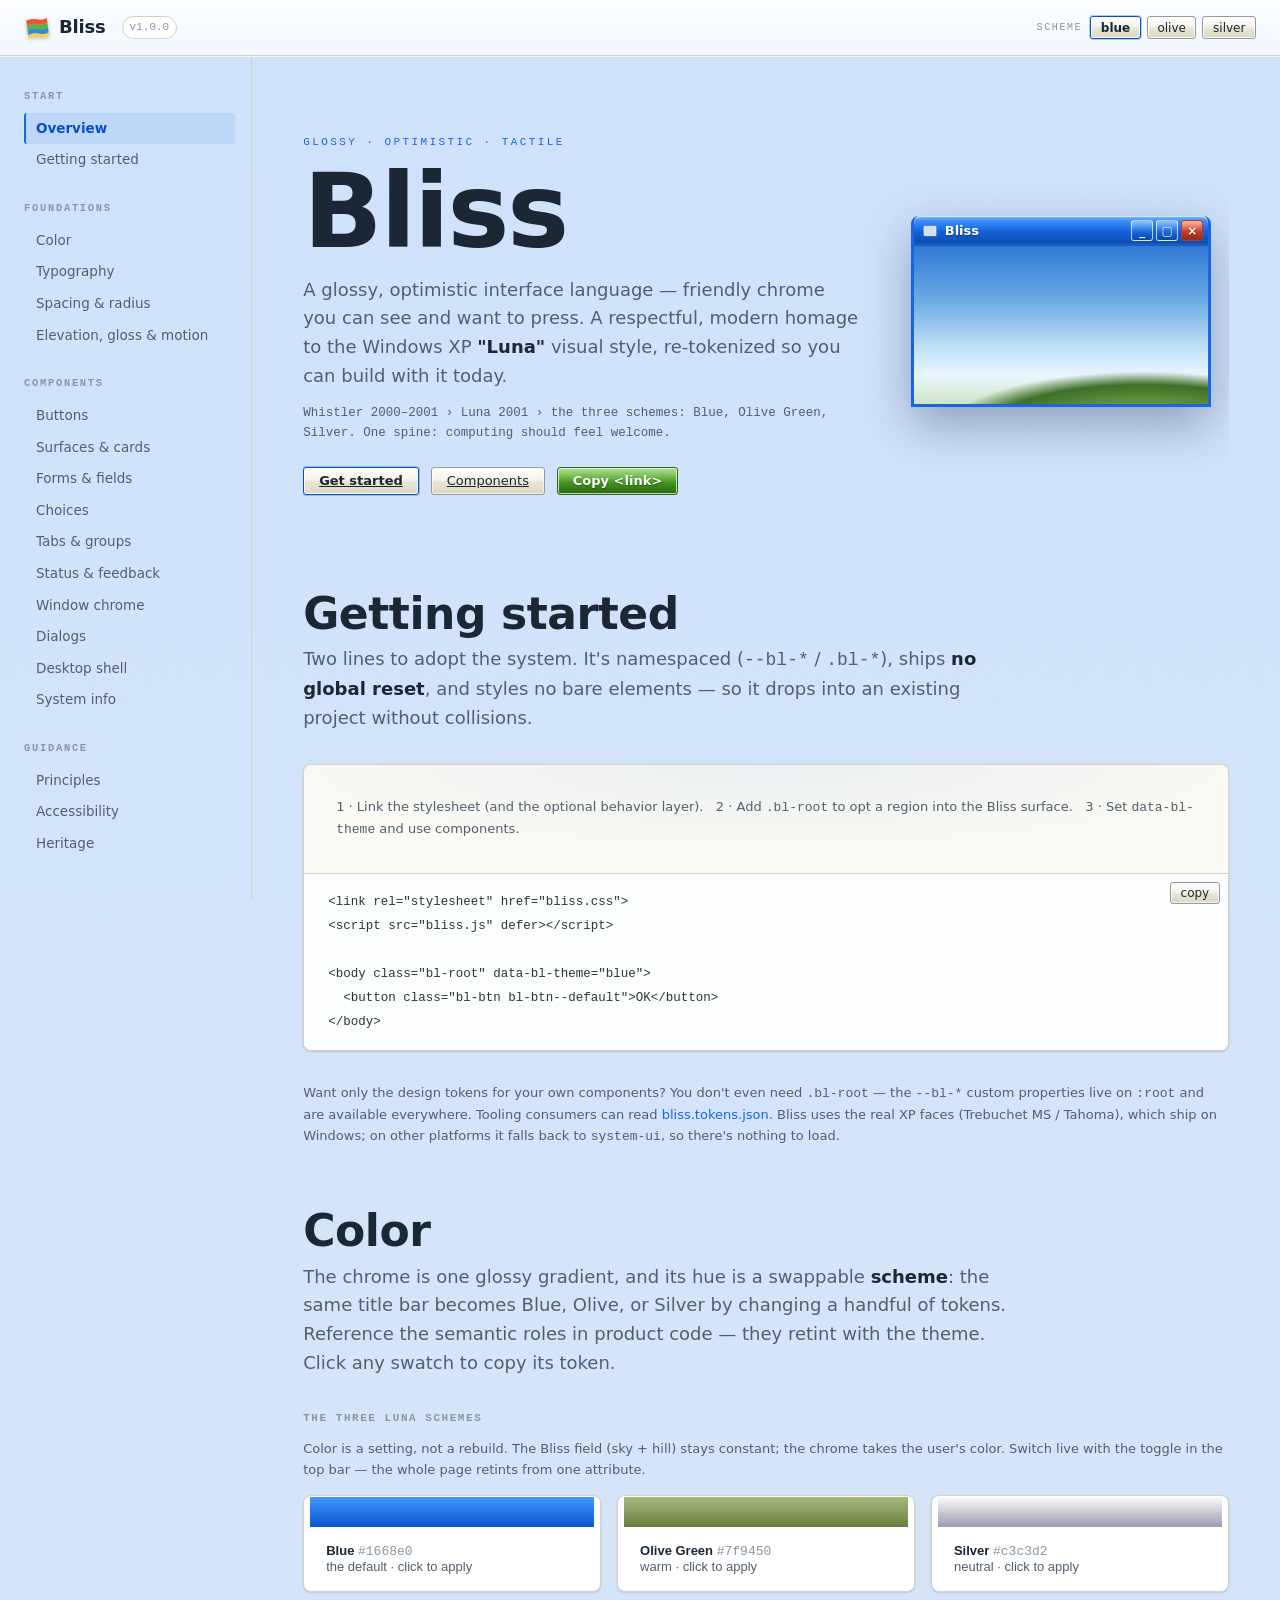
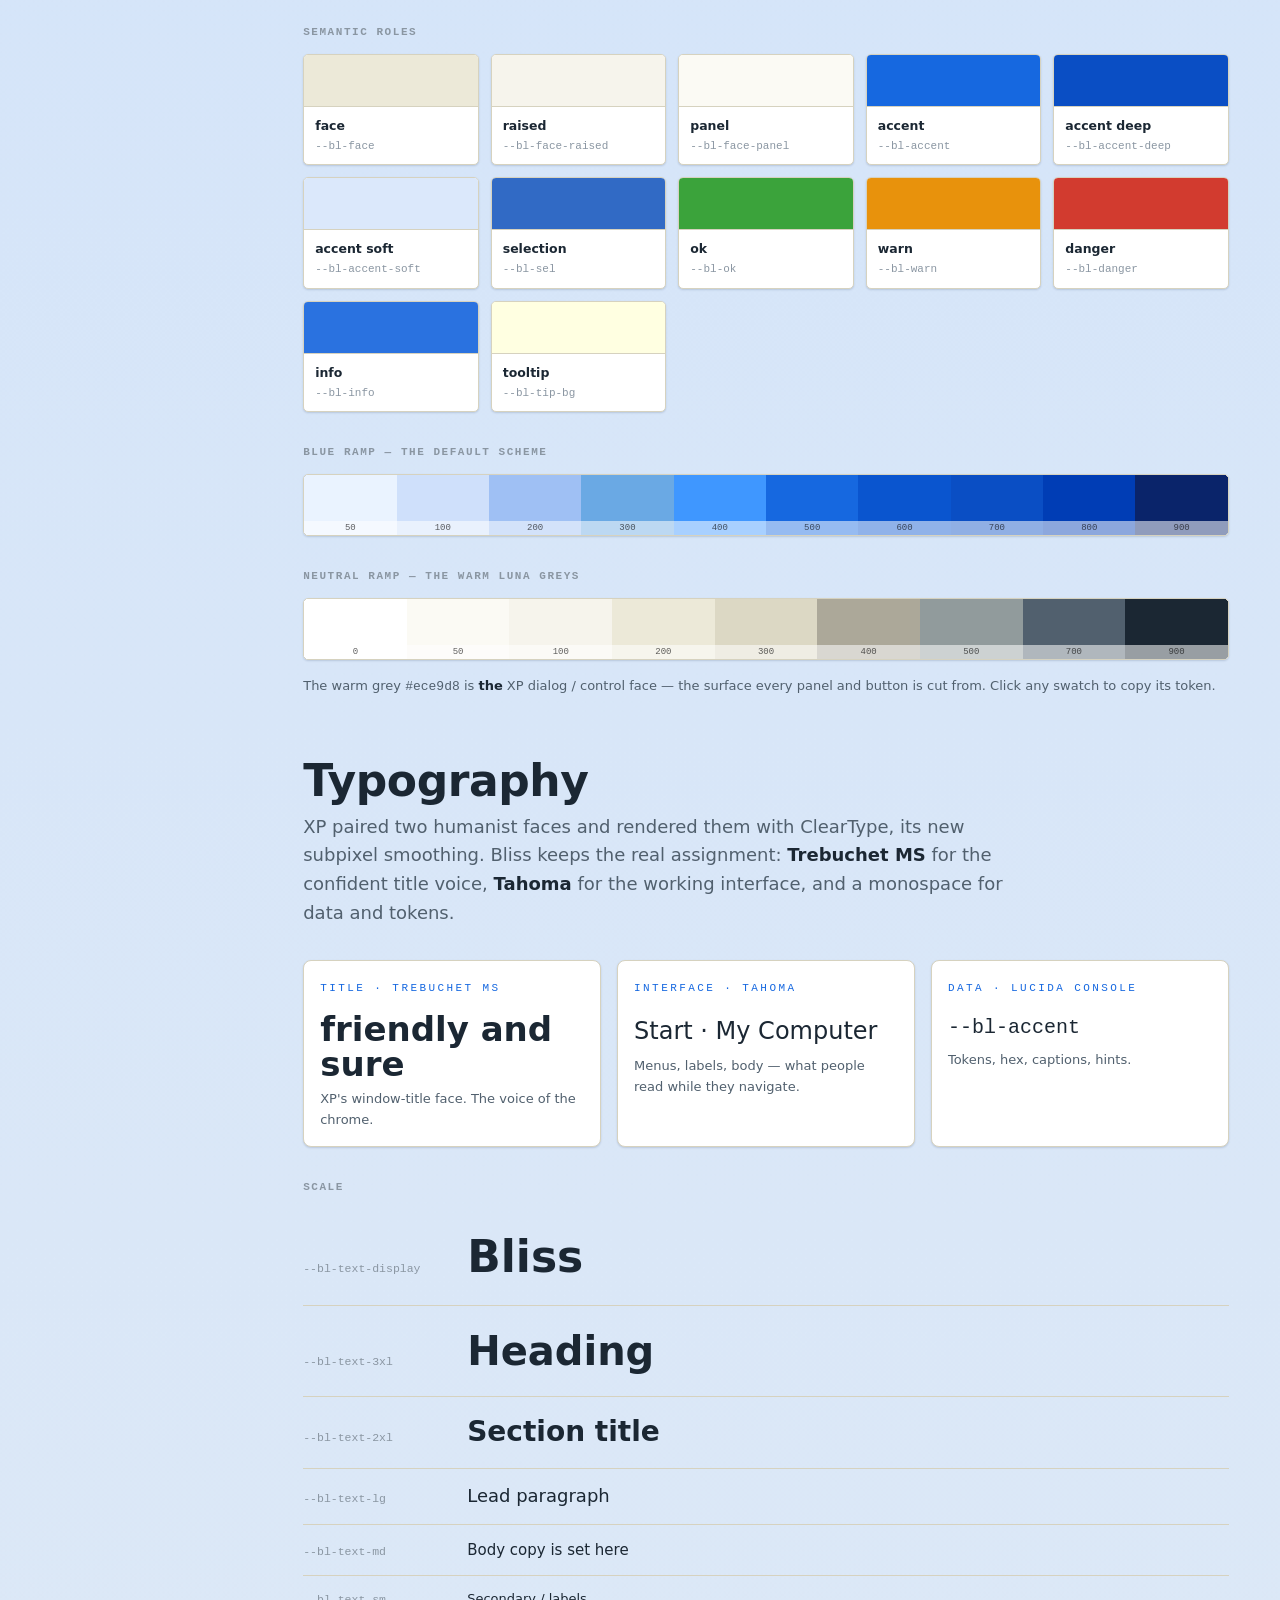
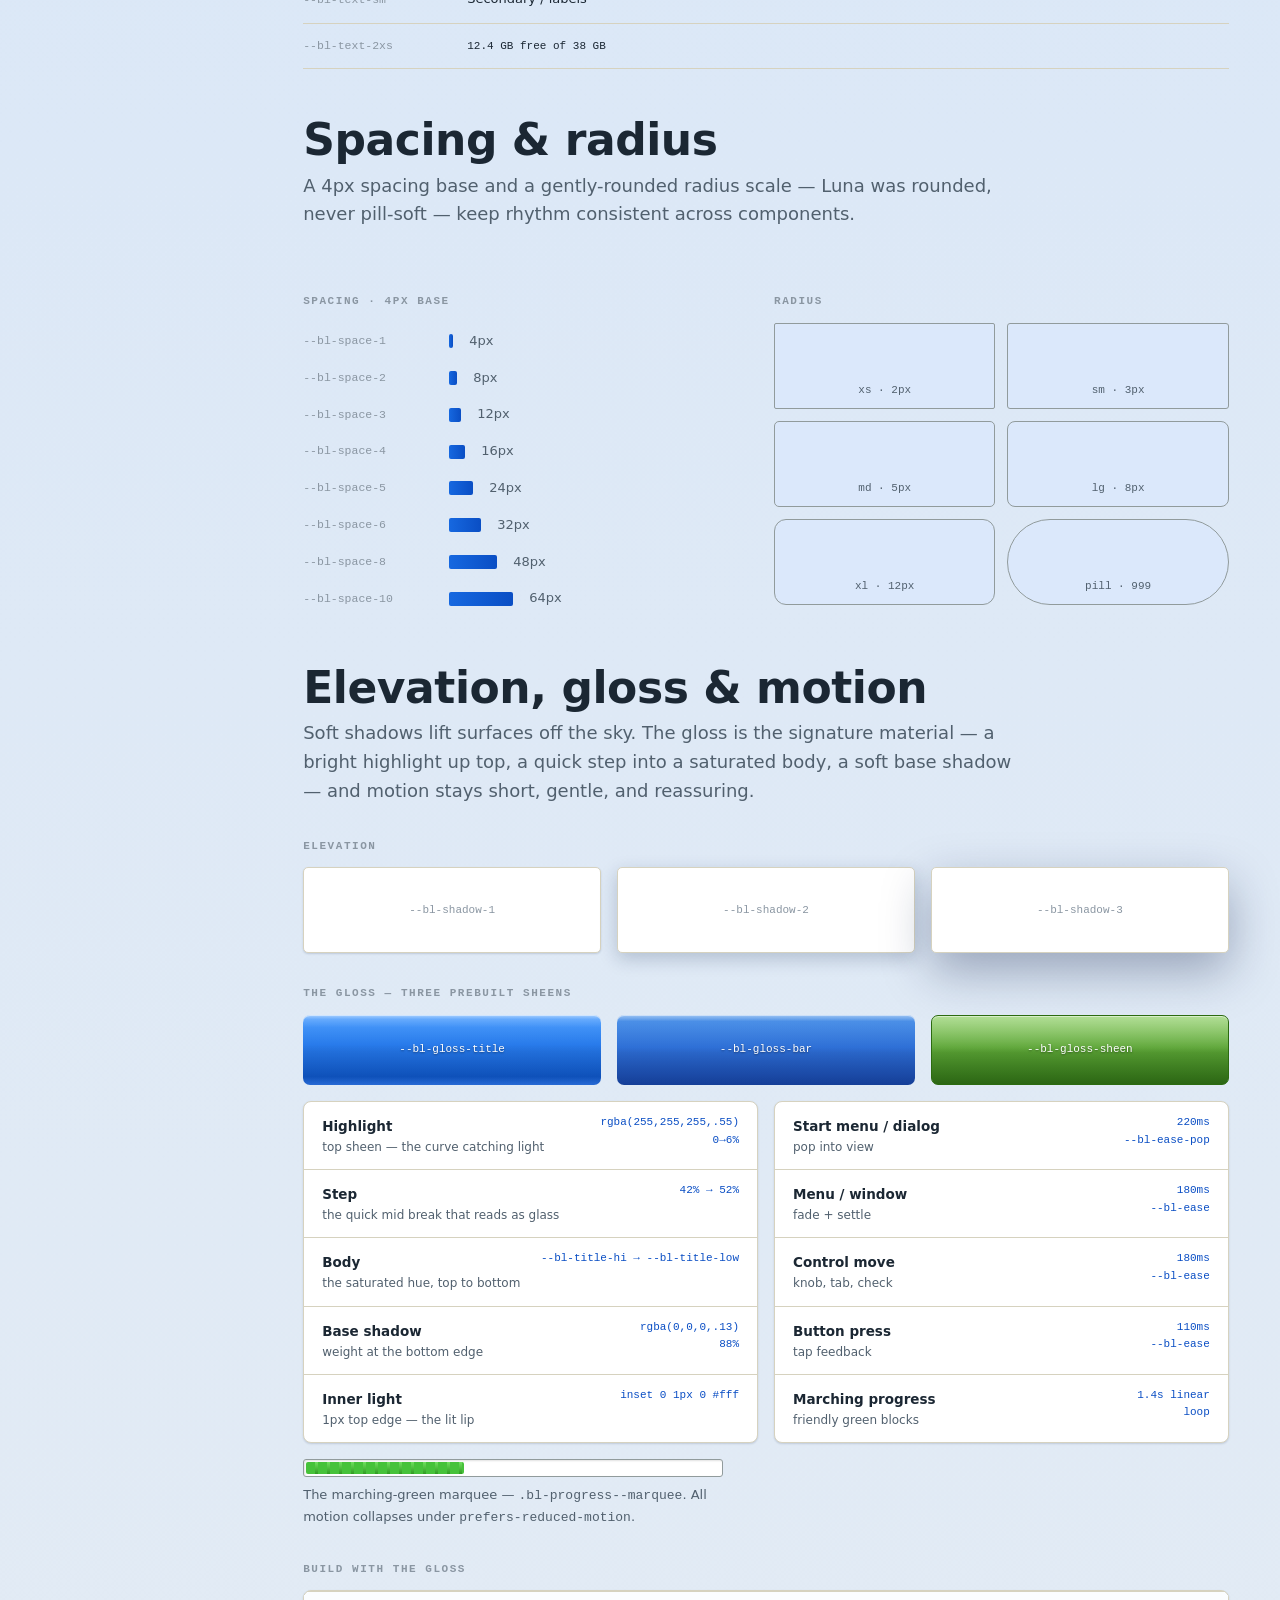
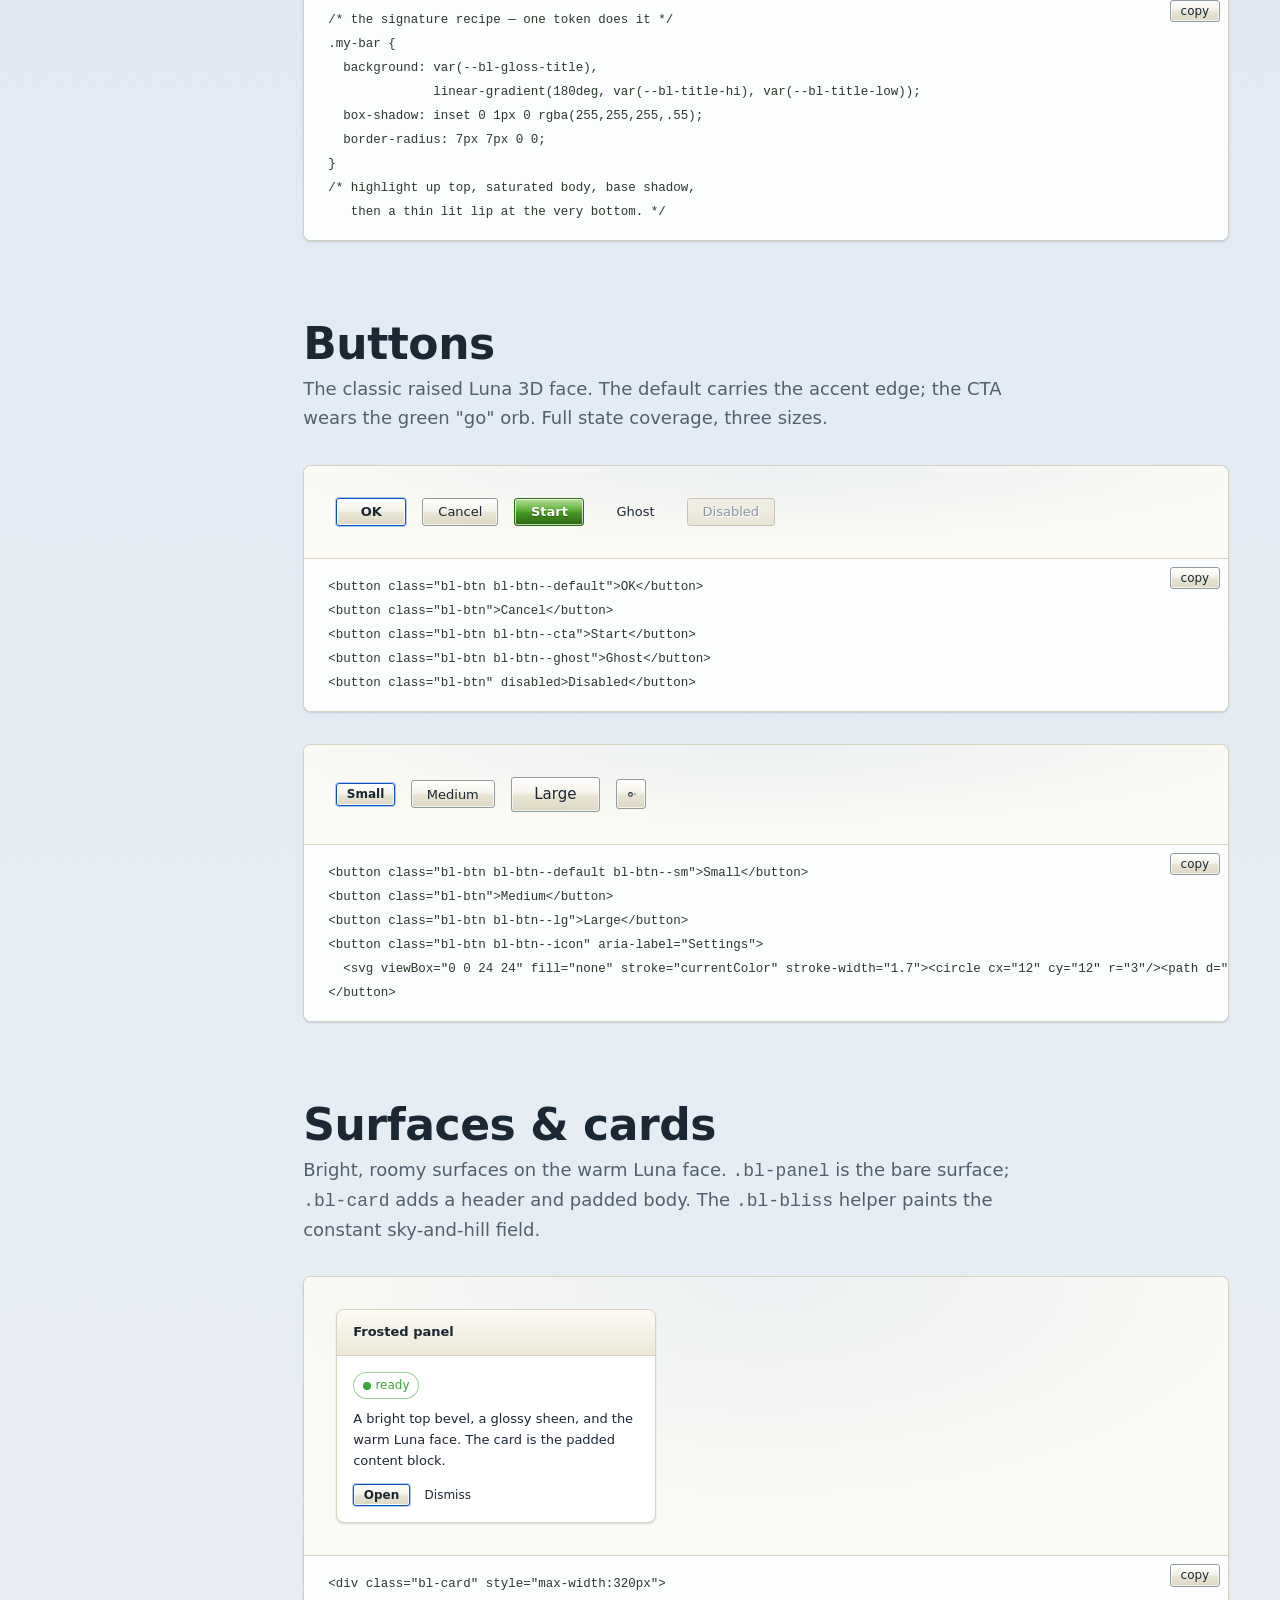
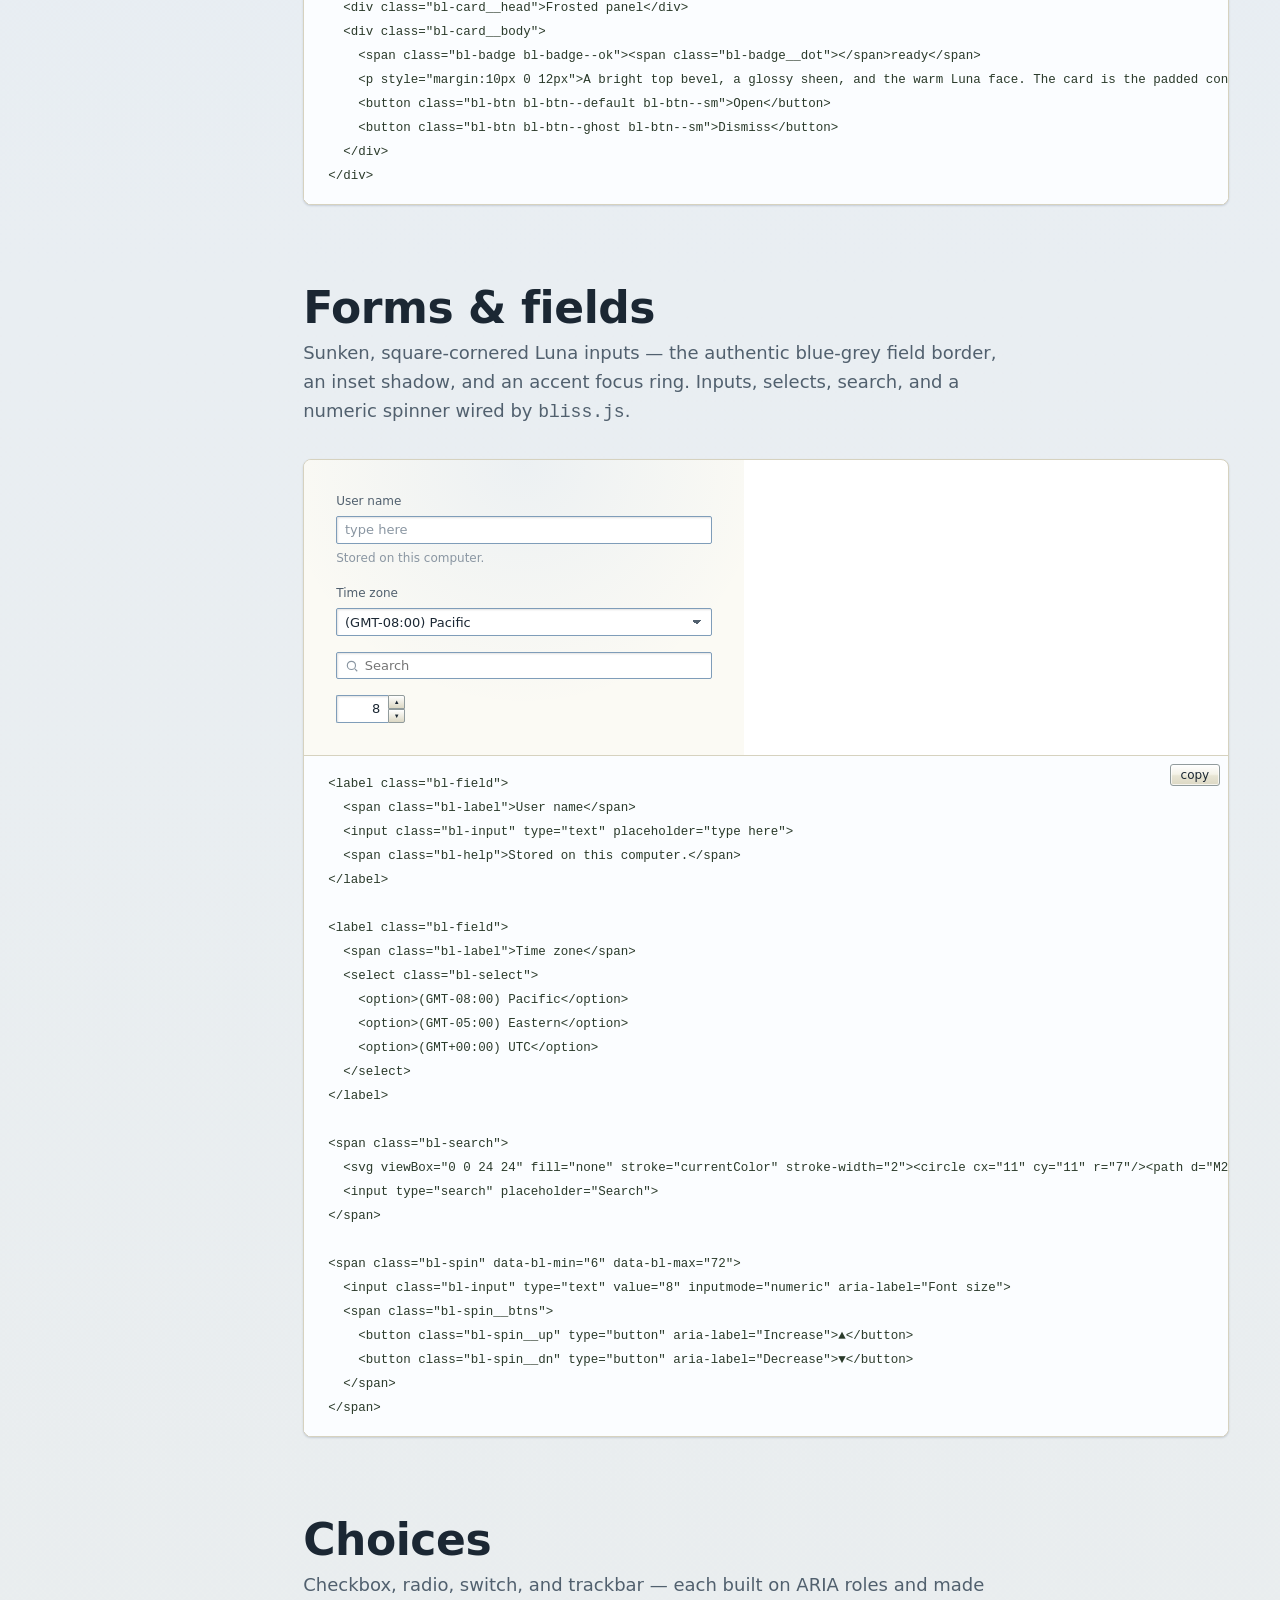
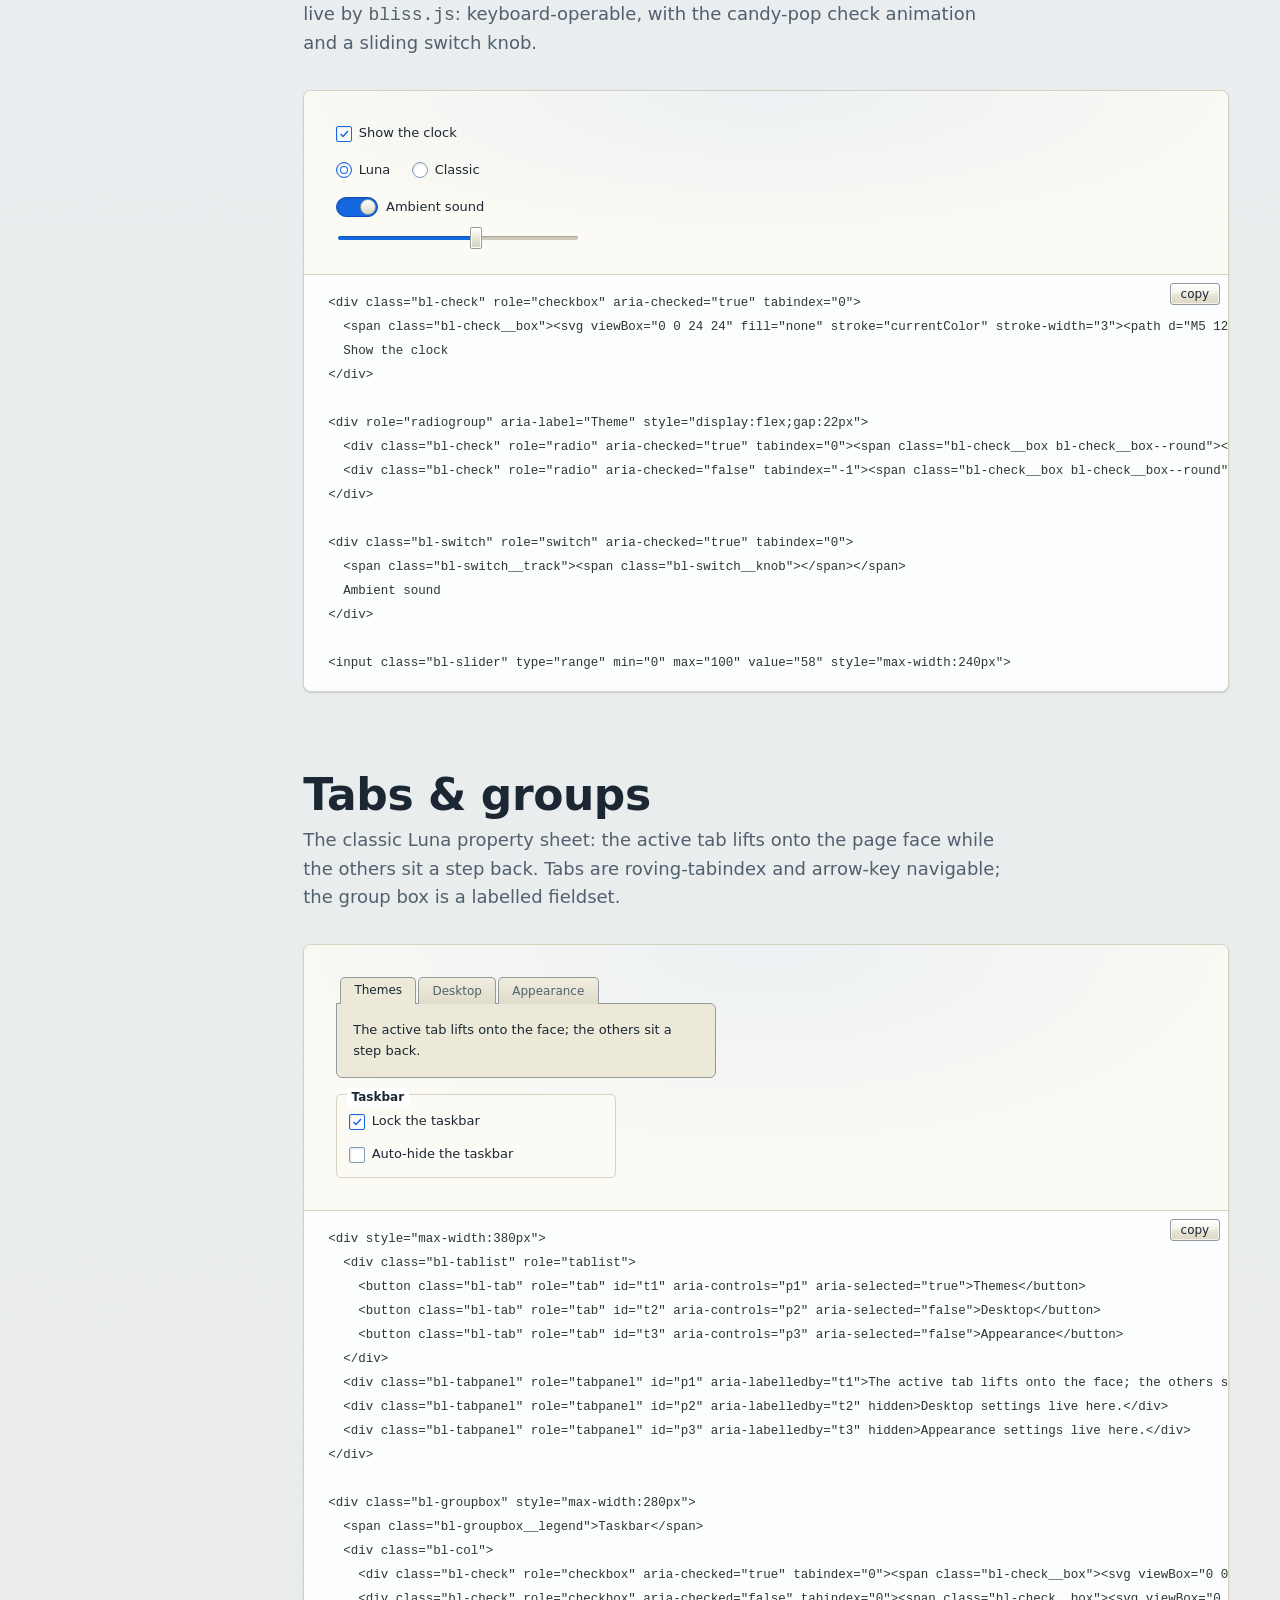
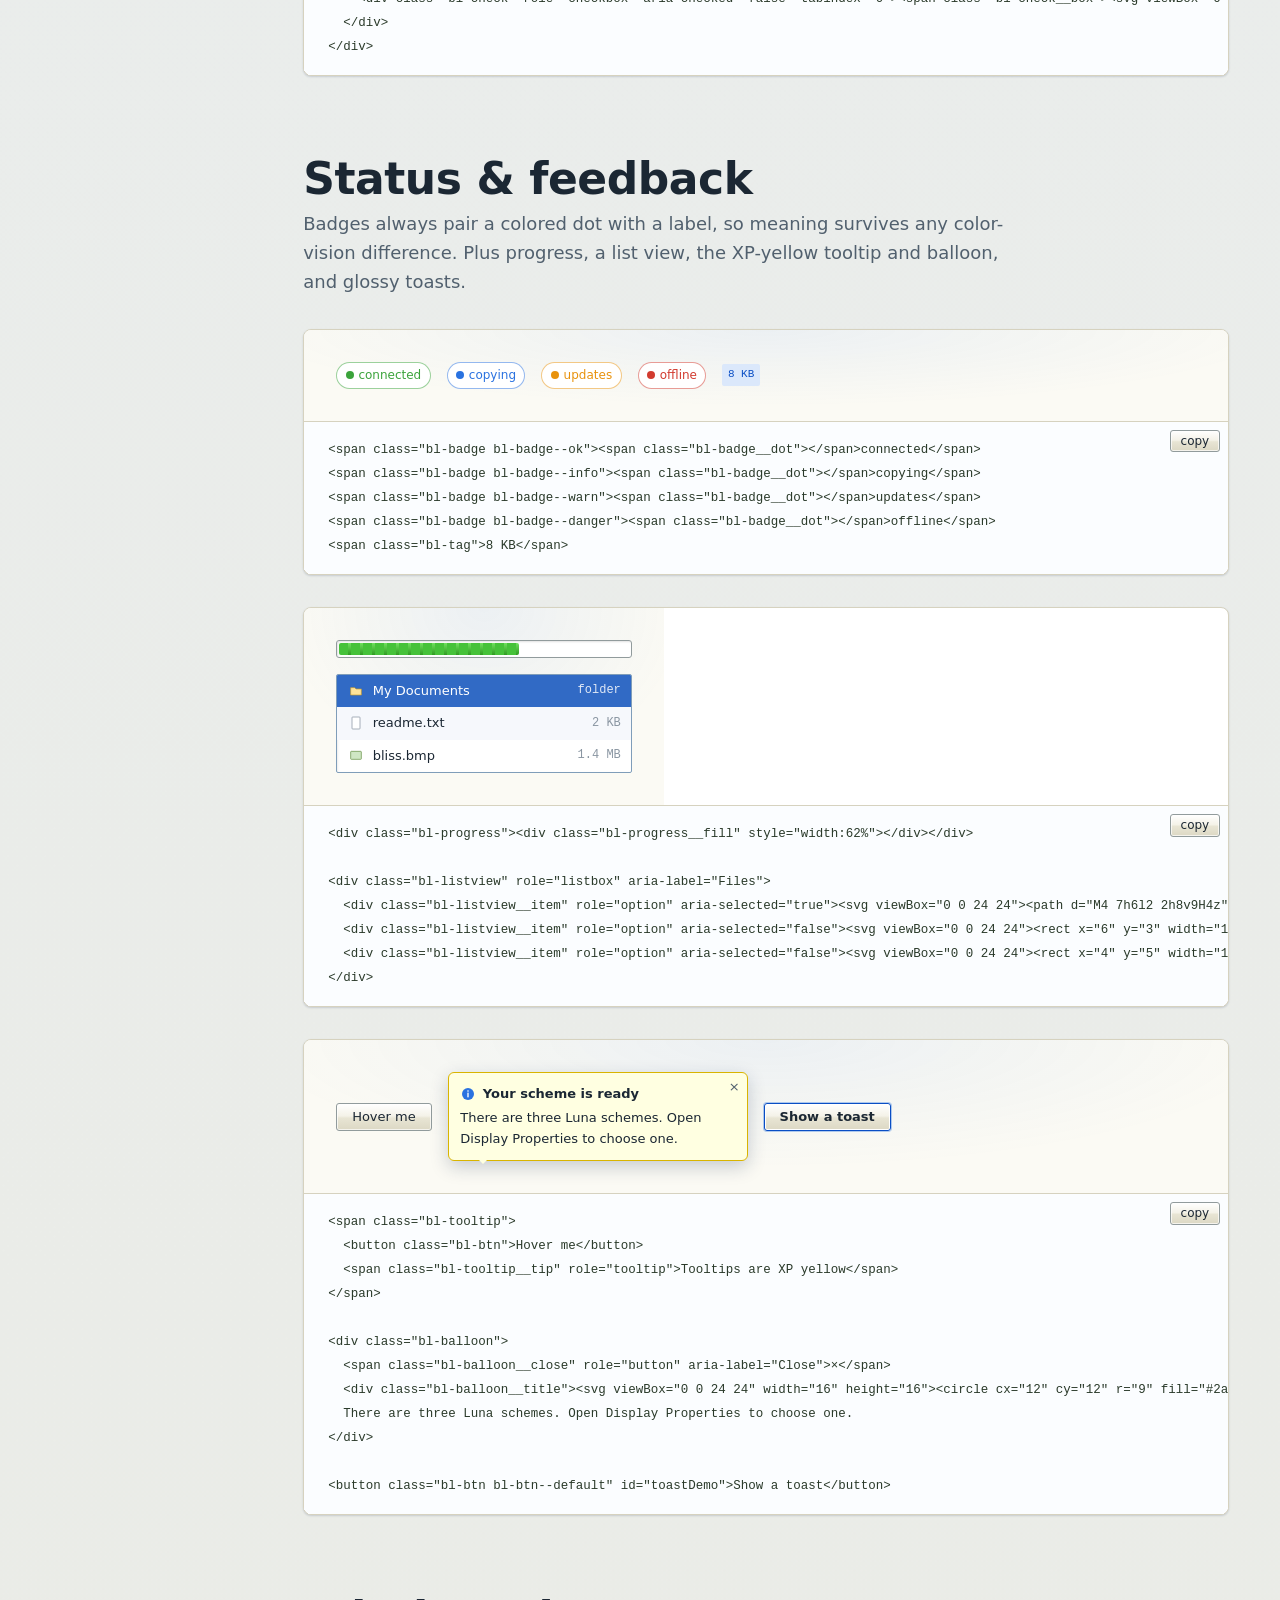
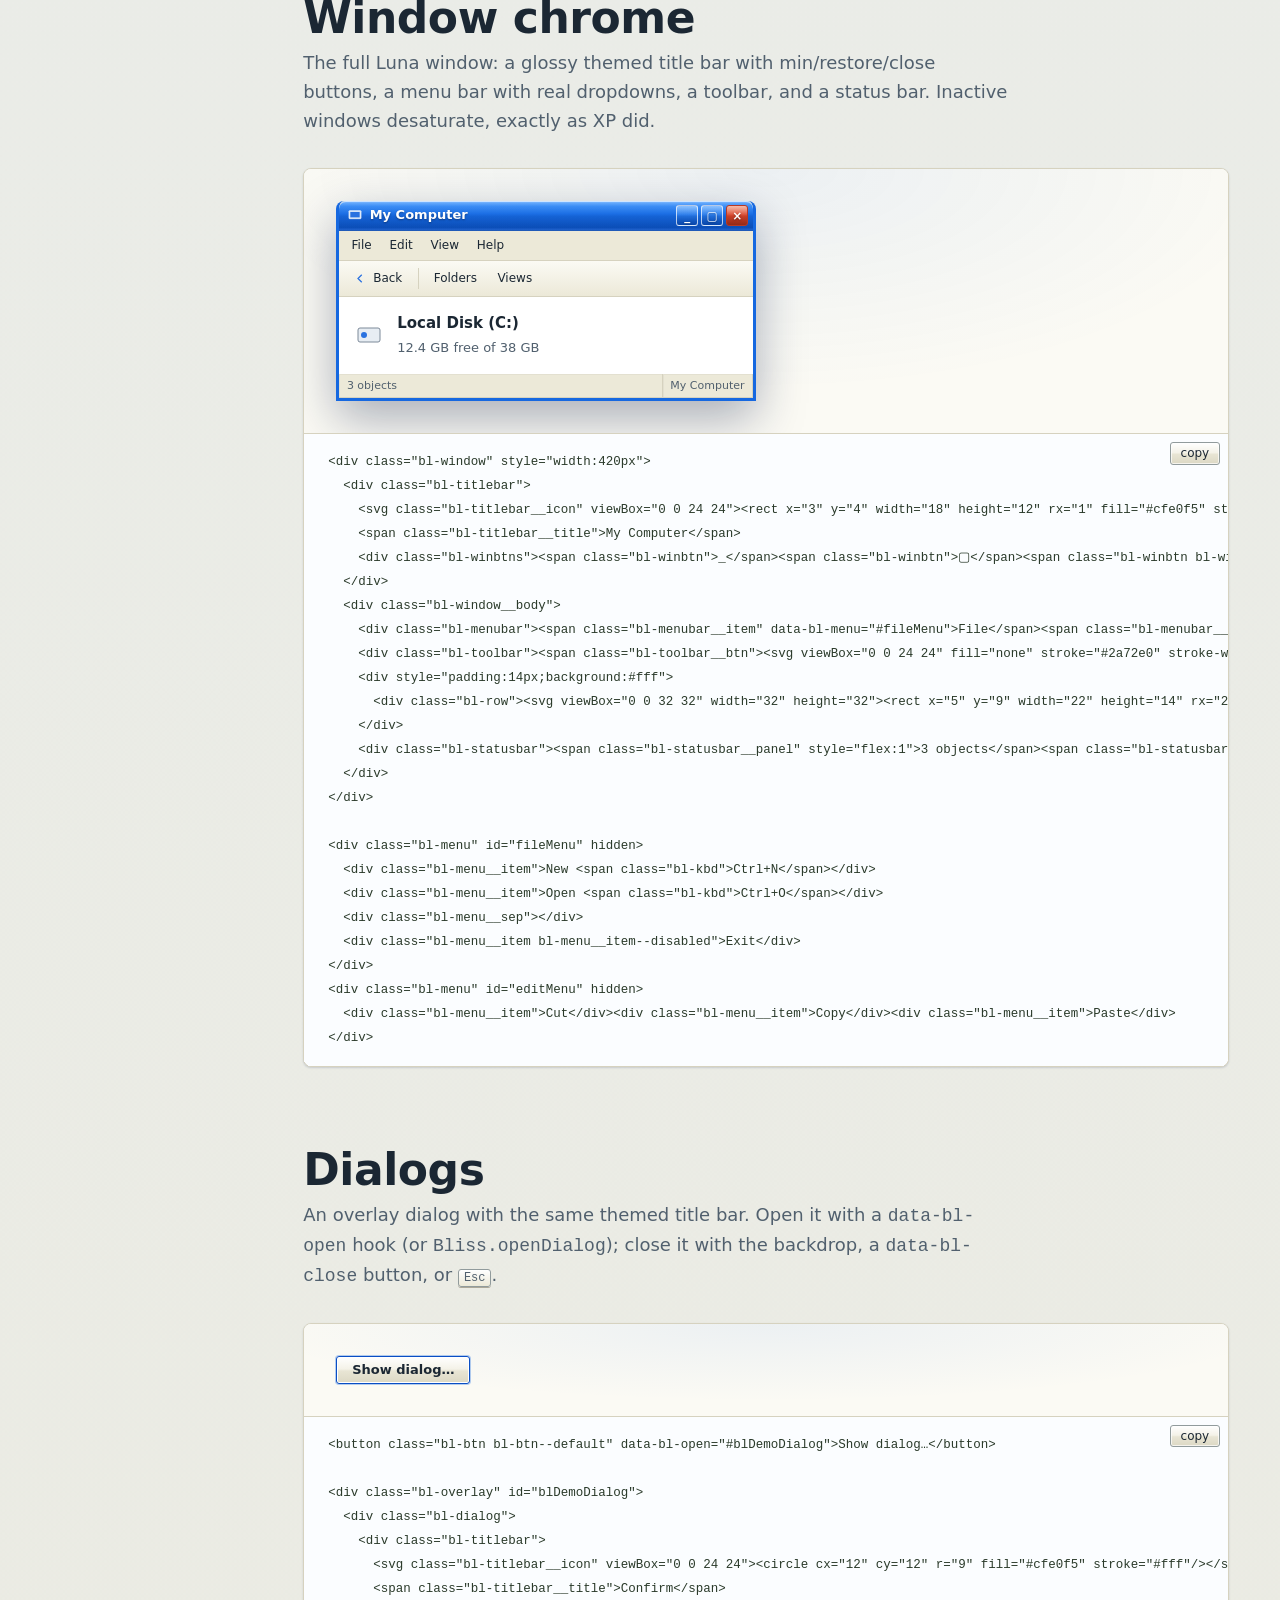
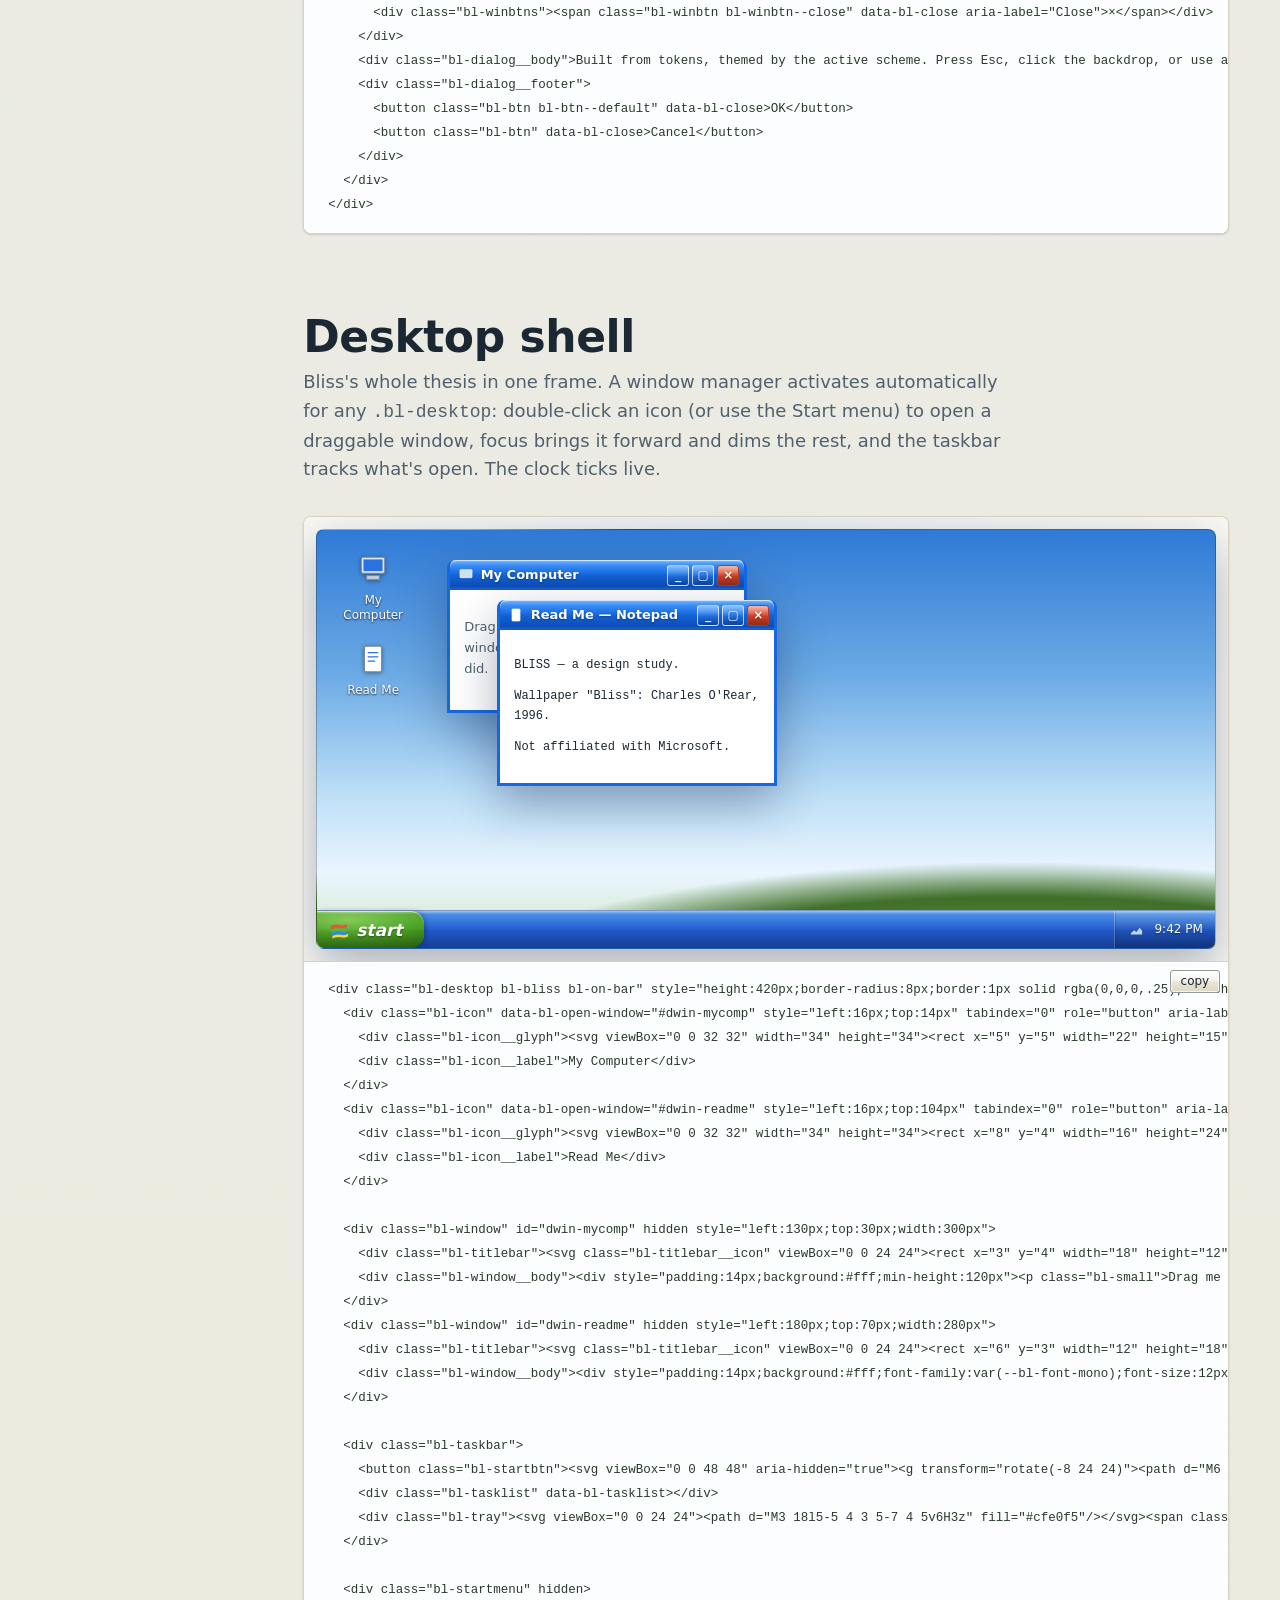
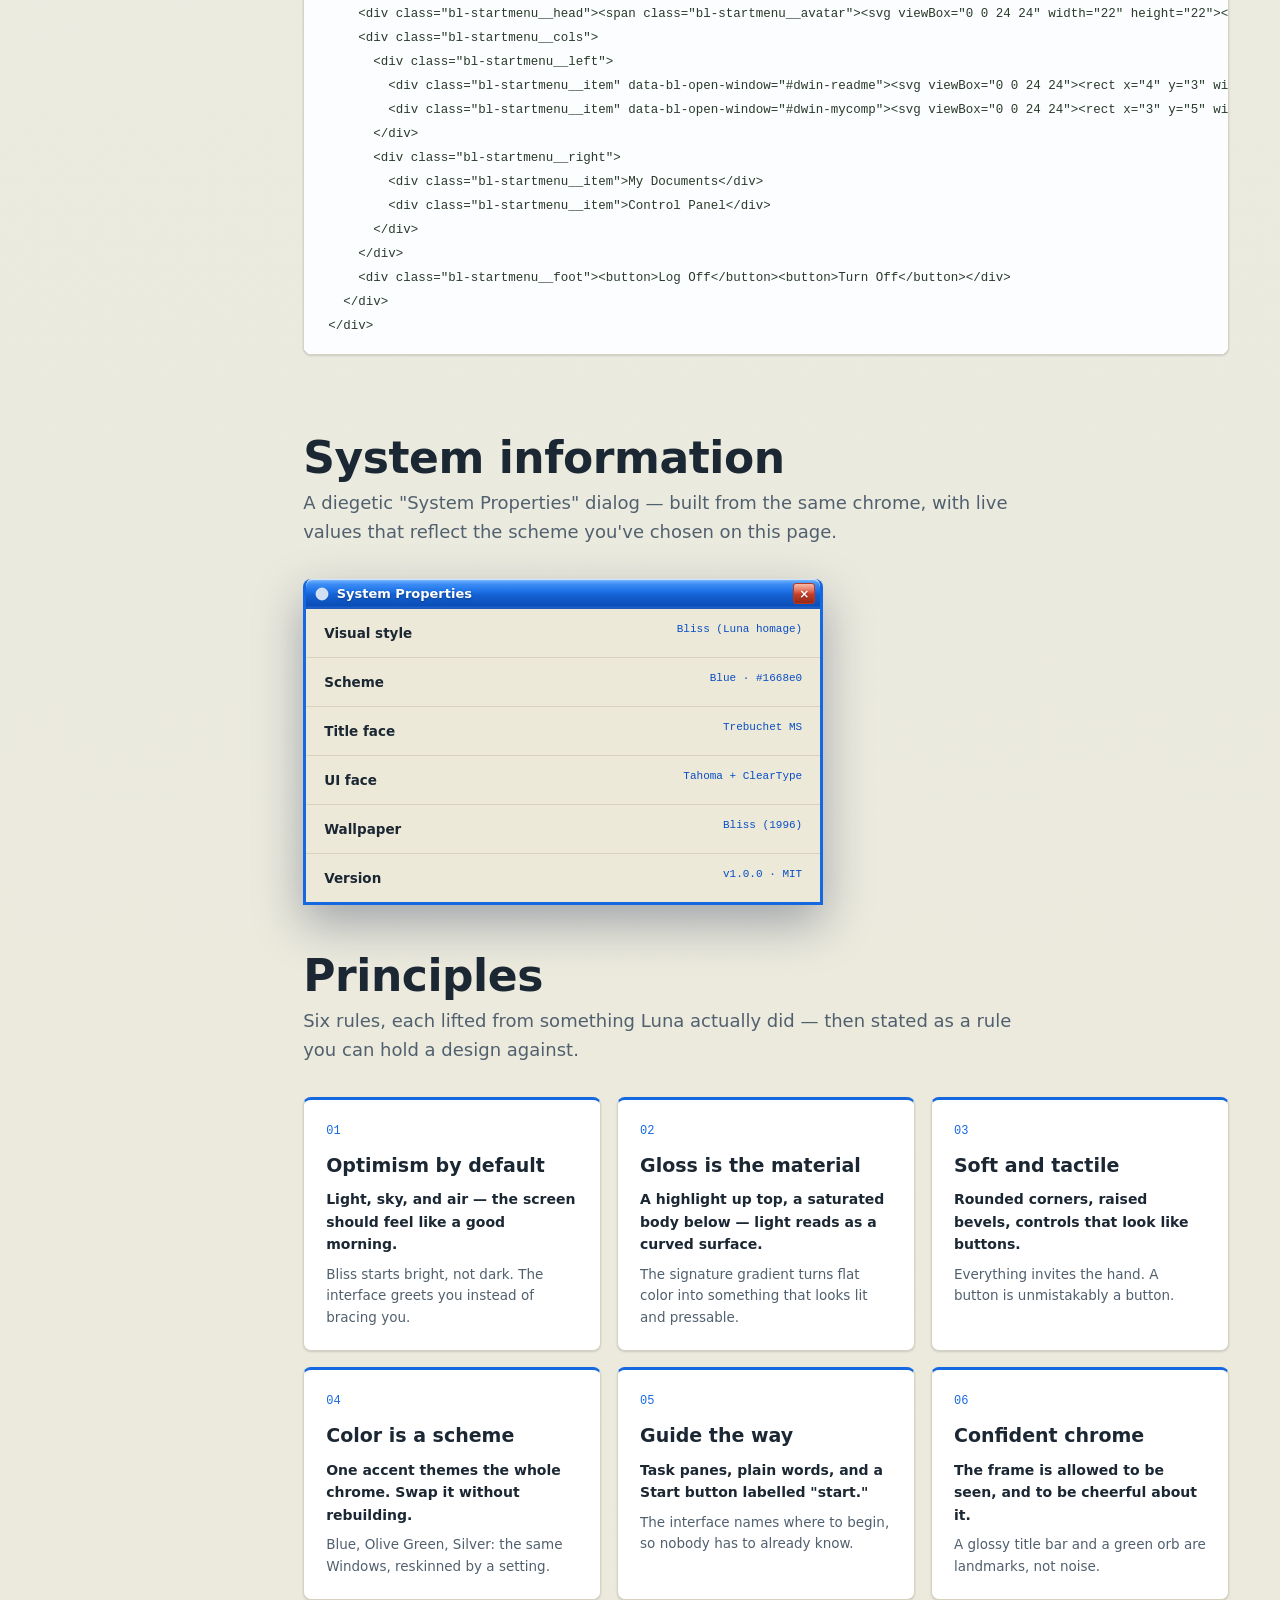
==== bliss/index.html @ ba387a54 "Roger's Design Systems: six design-language docs + landing page Six self-contained documentation sit" ====
<!DOCTYPE html>
<html lang="en">
<head>
<meta charset="UTF-8">
<meta name="viewport" content="width=device-width, initial-scale=1.0">
<title>BLISS · Design Language</title>
<meta name="description" content="BLISS — a glossy, optimistic design system descended from the Windows XP 'Luna' visual style. Tokens, components, motion, and the three Luna schemes — blue, olive, silver.">
<!-- the system under test: dogfooded by these docs -->
<link rel="stylesheet" href="bliss.css">
<script src="bliss.js" defer></script>
<style>
  /* ============ docs-only chrome (NOT part of the library) ============
     Remapped from Nebula's docs chrome onto Bliss's --bl-* tokens, fonts,
     radii and the warm, light Luna palette. */
  * { box-sizing: border-box; }
  html { scroll-behavior: smooth; }
  body { margin: 0; }
  @media (prefers-reduced-motion: reduce) { html { scroll-behavior: auto; } }

  .doc-skip { position: fixed; left: -999px; top: 8px; z-index: 9000; }
  .doc-skip:focus { left: 8px; }

  /* top bar — a light glossy chrome bar */
  .doc-topbar {
    position: sticky; top: 0; z-index: 500;
    display: flex; align-items: center; gap: var(--bl-space-4);
    height: 56px; padding: 0 var(--bl-space-5);
    background: linear-gradient(180deg, rgba(255,255,255,0.94), rgba(255,255,255,0.74));
    -webkit-backdrop-filter: blur(12px) saturate(1.3); backdrop-filter: blur(12px) saturate(1.3);
    border-bottom: 1px solid var(--bl-line);
    box-shadow: 0 1px 0 rgba(255,255,255,0.7);
  }
  .doc-brand { display: inline-flex; align-items: center; gap: 9px; flex: 0 0 auto; text-decoration: none; }
  .doc-brand svg { width: 26px; height: 26px; filter: drop-shadow(0 1px 2px rgba(0,0,0,0.28)); }
  .doc-brand b { font-family: var(--bl-font-title); font-weight: 700; font-size: 18px; letter-spacing: -0.01em; color: var(--bl-ink); }
  .doc-ver { font-family: var(--bl-font-mono); font-size: 11px; color: var(--bl-ink-faint); border: 1px solid var(--bl-line); padding: 2px 7px; border-radius: var(--bl-radius-pill); background: var(--bl-white); }
  .doc-topbar .spacer { flex: 1; }
  .doc-themetoggle { display: flex; align-items: center; gap: 6px; }
  .doc-themetoggle .lbl { font-family: var(--bl-font-mono); font-size: 10px; letter-spacing: 0.16em; text-transform: uppercase; color: var(--bl-ink-faint); margin-right: 2px; }
  @media (max-width: 560px){ .doc-themetoggle .lbl { display: none; } }

  /* shell: sidebar + content */
  .doc-shell { display: grid; grid-template-columns: 252px minmax(0, 1fr); gap: 0; max-width: 1280px; margin: 0 auto; }
  .doc-side {
    position: sticky; top: 56px; align-self: start; height: calc(100vh - 56px);
    overflow-y: auto; padding: var(--bl-space-6) var(--bl-space-4) var(--bl-space-10) var(--bl-space-5);
    border-right: 1px solid var(--bl-line);
  }
  .doc-side h4 { font-family: var(--bl-font-mono); font-size: 10.5px; letter-spacing: 0.16em; text-transform: uppercase; color: var(--bl-ink-faint); margin: var(--bl-space-5) 0 var(--bl-space-2); }
  .doc-side h4:first-child { margin-top: 0; }
  .doc-side a { display: block; font-family: var(--bl-font-ui); font-size: 13.5px; color: var(--bl-ink-dim); text-decoration: none; padding: 5px 10px; border-radius: var(--bl-radius-sm); border-left: 2px solid transparent; }
  .doc-side a:hover { color: var(--bl-ink); background: rgba(var(--bl-accent-rgb),0.08); }
  .doc-side a.is-active { color: var(--bl-accent-deep); border-left-color: var(--bl-accent); background: rgba(var(--bl-accent-rgb),0.10); font-weight: 700; }

  .doc-main { padding: var(--bl-space-8) clamp(var(--bl-space-5), 4vw, 4rem) 6rem; min-width: 0; }
  @media (max-width: 900px) {
    .doc-shell { grid-template-columns: 1fr; }
    .doc-side { position: static; height: auto; border-right: 0; border-bottom: 1px solid var(--bl-line); display: flex; gap: 4px; flex-wrap: wrap; padding: var(--bl-space-3) var(--bl-space-5); }
    .doc-side h4 { display: none; }
    .doc-side a { border-left: 0; }
  }

  .doc-section { padding-top: var(--bl-space-8); scroll-margin-top: 70px; }
  .doc-section:first-child { padding-top: var(--bl-space-5); }
  .doc-section > h2 { font-family: var(--bl-font-title); font-weight: 700; font-size: var(--bl-text-3xl); line-height: 1.05; letter-spacing: -0.01em; margin: 0 0 var(--bl-space-2); color: var(--bl-ink); }
  .doc-section > .lede { color: var(--bl-ink-dim); font-size: var(--bl-text-lg); max-width: 62ch; margin: 0 0 var(--bl-space-6); }
  .doc-sub { font-family: var(--bl-font-mono); font-size: 11px; letter-spacing: 0.14em; text-transform: uppercase; color: var(--bl-ink-faint); margin: var(--bl-space-6) 0 var(--bl-space-3); }

  /* hero */
  .doc-hero { position: relative; padding: var(--bl-space-10) 0 var(--bl-space-8); overflow: hidden; }
  .doc-hero .row { display: grid; grid-template-columns: 1.25fr 0.75fr; gap: var(--bl-space-6); align-items: center; }
  @media (max-width: 760px){ .doc-hero .row { grid-template-columns: 1fr; } .doc-hero .art { display: none; } }
  .doc-hero h1 { font-family: var(--bl-font-title); font-weight: 700; font-size: clamp(56px, 9vw, 104px); line-height: 0.92; letter-spacing: -0.02em; margin: 12px 0 0; color: var(--bl-ink); }
  .doc-hero p.lede { color: var(--bl-ink-dim); font-size: var(--bl-text-lg); max-width: 54ch; margin: var(--bl-space-4) 0 var(--bl-space-3); }
  .doc-hero .lineage { font-family: var(--bl-font-mono); font-size: 12.5px; color: var(--bl-ink-dim); margin: 0 0 var(--bl-space-5); }
  .doc-hero .cta { display: flex; gap: var(--bl-space-3); flex-wrap: wrap; }
  .doc-hero .art { display: grid; place-items: center; }

  /* example: live demo + code */
  .doc-example { border: 1px solid var(--bl-line); border-radius: var(--bl-radius-lg); overflow: hidden; margin: var(--bl-space-3) 0 var(--bl-space-6); background: var(--bl-white); box-shadow: var(--bl-shadow-1); }
  .doc-demo { padding: var(--bl-space-6); display: flex; flex-wrap: wrap; gap: var(--bl-space-4); align-items: center;
    background: radial-gradient(80% 120% at 50% 0%, rgba(var(--bl-accent-rgb),0.07), transparent 70%), var(--bl-face-panel); }
  .doc-demo.col { flex-direction: column; align-items: stretch; }
  .doc-codewrap { position: relative; border-top: 1px solid var(--bl-line); }
  .doc-code { margin: 0; padding: var(--bl-space-4) var(--bl-space-5); overflow-x: auto; background: #fbfdff; }
  .doc-code code { font-family: var(--bl-font-mono); font-size: 12.5px; line-height: 1.7; color: #2a3a2a; white-space: pre; }
  .doc-copy { position: absolute; top: 8px; right: 8px; }

  /* token grids */
  .doc-swatches { display: grid; grid-template-columns: repeat(auto-fill, minmax(150px, 1fr)); gap: var(--bl-space-3); }
  .doc-swatch { text-align: left; cursor: copy; border: 1px solid var(--bl-line); border-radius: var(--bl-radius-md); overflow: hidden; background: var(--bl-white); font: inherit; color: inherit; padding: 0; box-shadow: var(--bl-shadow-1); }
  .doc-swatch:hover { border-color: var(--bl-accent); }
  .doc-swatch .cap { display:block; height: 52px; border-bottom: 1px solid var(--bl-line); }
  .doc-swatch .m { display:block; padding: 9px 11px; }
  .doc-swatch .m .k { display:block; font-size: 12.5px; font-weight: 700; }
  .doc-swatch .m .v { display:block; font-family: var(--bl-font-mono); font-size: 11px; color: var(--bl-ink-faint); margin-top: 2px; }

  .doc-ramp { display: grid; grid-template-columns: repeat(10, 1fr); border: 1px solid var(--bl-line); border-radius: var(--bl-radius-md); overflow: hidden; box-shadow: var(--bl-shadow-1); }
  @media (max-width: 620px){ .doc-ramp { grid-template-columns: repeat(5,1fr); } }
  .doc-ramp .s { height: 60px; position: relative; cursor: copy; border: 0; padding: 0; }
  .doc-ramp .s span { position: absolute; left: 0; right: 0; bottom: 0; font-family: var(--bl-font-mono); font-size: 9px; text-align: center; padding: 2px 0; color: rgba(0,0,0,0.62); background: rgba(255,255,255,0.55); }

  .doc-scale-row { display: flex; align-items: baseline; gap: var(--bl-space-5); padding: 13px 0; border-bottom: 1px solid var(--bl-line); }
  .doc-scale-row .tk { font-family: var(--bl-font-mono); font-size: 11.5px; color: var(--bl-ink-faint); width: 140px; flex: 0 0 auto; }

  .doc-space-row { display: flex; align-items: center; gap: var(--bl-space-4); padding: 8px 0; }
  .doc-space-row .tk { font-family: var(--bl-font-mono); font-size: 11.5px; color: var(--bl-ink-faint); width: 130px; flex: 0 0 auto; }
  .doc-space-row .bar { height: 14px; background: linear-gradient(90deg, var(--bl-accent), var(--bl-accent-deep)); border-radius: 2px; }

  .doc-grid { display: grid; gap: var(--bl-space-4); }
  .doc-grid.two { grid-template-columns: 1fr 1fr; }
  .doc-grid.three { grid-template-columns: repeat(3, 1fr); }
  @media (max-width: 760px){ .doc-grid.two, .doc-grid.three { grid-template-columns: 1fr; } }

  .doc-radius-demo { height: 86px; border: 1px solid var(--bl-edge-frame); background: var(--bl-accent-soft); display: grid; place-items: end center; padding-bottom: 8px; font-family: var(--bl-font-mono); font-size: 11px; color: var(--bl-ink-dim); }
  .doc-elev-demo { height: 86px; border-radius: var(--bl-radius-md); background: var(--bl-white); border: 1px solid var(--bl-line); display: grid; place-items: center; font-family: var(--bl-font-mono); font-size: 11px; color: var(--bl-ink-faint); }
  .doc-gloss-demo { height: 70px; border-radius: 7px; display: grid; place-items: center; color: #fff; font-family: var(--bl-font-mono); font-size: 11px; text-shadow: 0 1px 2px rgba(0,0,0,0.4); box-shadow: inset 0 1px 0 rgba(255,255,255,0.5); }

  /* a small fact table (gloss layers / motion tokens) */
  .doc-facts { border: 1px solid var(--bl-line); border-radius: var(--bl-radius-lg); overflow: hidden; background: var(--bl-white); box-shadow: var(--bl-shadow-1); }
  .doc-facts .fr { display: flex; justify-content: space-between; gap: 14px; padding: 12px 18px; border-bottom: 1px solid var(--bl-line); }
  .doc-facts .fr:last-child { border-bottom: 0; }
  .doc-facts .fr b { font-size: 13.5px; }
  .doc-facts .fr small { display: block; color: var(--bl-ink-dim); font-weight: 400; font-size: 12px; }
  .doc-facts .fr .v { font-family: var(--bl-font-mono); font-size: 11px; color: var(--bl-accent-deep); text-align: right; white-space: nowrap; }

  /* principles / cards */
  .doc-prin { padding: 22px 22px; }
  .doc-prin .num { font-family: var(--bl-font-mono); font-size: 12px; color: var(--bl-accent); }
  .doc-prin h3 { font-family: var(--bl-font-title); font-weight: 700; font-size: 19px; margin: 9px 0 8px; }
  .doc-prin .one { color: var(--bl-ink); font-weight: 700; margin: 0 0 8px; font-size: 14px; }
  .doc-prin p { font-size: 13.5px; color: var(--bl-ink-dim); margin: 0; }
  .doc-pcard { border-top: 3px solid var(--bl-accent); }

  /* do / don't */
  .doc-dd h4 { font-family: var(--bl-font-mono); font-size: 12px; letter-spacing: 0.12em; text-transform: uppercase; margin: 0 0 14px; }
  .doc-dd.do h4 { color: var(--bl-ok); }
  .doc-dd.dont h4 { color: var(--bl-danger); }
  .doc-dd ul { list-style: none; margin: 0; padding: 0; }
  .doc-dd li { padding: 9px 0; border-bottom: 1px solid var(--bl-line); font-size: 13.5px; color: var(--bl-ink-dim); display: flex; gap: 11px; }
  .doc-dd li:last-child { border-bottom: 0; }
  .doc-dd li::before { content: ""; width: 7px; height: 7px; border-radius: 50%; margin-top: 6px; flex: 0 0 auto; }
  .doc-dd.do li::before { background: var(--bl-ok); }
  .doc-dd.dont li::before { background: var(--bl-danger); }

  /* heritage timeline */
  .doc-timeline { display: grid; grid-template-columns: repeat(5,1fr); gap: 0; }
  @media (max-width: 820px){ .doc-timeline { grid-template-columns: 1fr 1fr; gap: 26px 14px; } }
  .doc-node { position: relative; padding: 26px 18px 0 0; }
  .doc-node::before { content:""; position:absolute; top:8px; left:0; right:0; height:2px; background: linear-gradient(90deg, var(--bl-edge-frame), transparent); }
  .doc-node::after { content:""; position:absolute; top:3px; left:0; width:12px; height:12px; border-radius:50%; border:1px solid rgba(0,0,0,0.3); background: radial-gradient(circle at 35% 30%, #fff, #9fb0c0); }
  .doc-node.now::after { background: radial-gradient(circle at 35% 30%, #d9ffd0, var(--bl-green-500)); box-shadow: 0 0 8px rgba(76,163,37,0.6); }
  .doc-node .y { font-family: var(--bl-font-mono); font-size: 12px; color: var(--bl-ink-faint); }
  .doc-node .n { font-family: var(--bl-font-title); font-weight: 700; font-size: 15px; margin: 7px 0 7px; }
  .doc-node .d { font-size: 13px; color: var(--bl-ink-dim); }

  .doc-foot { margin-top: var(--bl-space-8); padding-top: var(--bl-space-6); border-top: 1px solid var(--bl-line); font-family: var(--bl-font-mono); font-size: 12px; color: var(--bl-ink-faint); line-height: 1.95; }
  .doc-foot a { color: var(--bl-accent); }

  /* a11y live region (visually hidden) */
  .doc-toasts { position: absolute; width: 1px; height: 1px; overflow: hidden; clip: rect(0 0 0 0); white-space: nowrap; }

  /* reveal on scroll — defaults visible, JS opts in */
  .doc-reveal { opacity: 0; transform: translateY(14px); }
  .doc-reveal.is-in { opacity: 1; transform: none; transition: opacity .56s var(--bl-ease), transform .56s var(--bl-ease); }
  @media (prefers-reduced-motion: reduce){ .doc-reveal, .doc-reveal.is-in { opacity: 1; transform: none; transition: none; } }
</style>
</head>
<body class="bl-root" data-bl-theme="blue">

<a class="doc-skip bl-btn bl-btn--sm" href="#overview">Skip to content</a>

<!-- top bar -->
<header class="doc-topbar bl-on-bar">
  <a class="doc-brand" href="#overview" aria-label="Bliss home">
    <svg viewBox="0 0 48 48" aria-hidden="true"><g transform="rotate(-8 24 24)">
      <path d="M6 10 q10 -4 20 0 q10 4 18 0 v9 q-8 4 -18 0 q-10 -4 -20 0 z" fill="#f24e3a"/>
      <path d="M6 19 q10 -4 20 0 q10 4 18 0 v9 q-8 4 -18 0 q-10 -4 -20 0 z" fill="#5fb33a"/>
      <path d="M6 28 q10 -4 20 0 q10 4 18 0 v9 q-8 4 -18 0 q-10 -4 -20 0 z" fill="#2a8de0"/>
      <path d="M6 37 q10 -4 20 0 q10 4 18 0 v6 q-8 4 -18 0 q-10 -4 -20 0 z" fill="#ffd23a"/>
    </g></svg>
    <b>Bliss</b>
  </a>
  <span class="doc-ver">v1.0.0</span>
  <span class="spacer"></span>
  <div class="doc-themetoggle" role="group" aria-label="Luna scheme">
    <span class="lbl">Scheme</span>
    <button class="bl-btn bl-btn--sm bl-btn--default" type="button" data-theme="blue" aria-pressed="true">blue</button>
    <button class="bl-btn bl-btn--sm" type="button" data-theme="olive" aria-pressed="false">olive</button>
    <button class="bl-btn bl-btn--sm" type="button" data-theme="silver" aria-pressed="false">silver</button>
  </div>
</header>

<div class="doc-shell">
  <!-- sidebar -->
  <nav class="doc-side" aria-label="Sections">
    <h4>Start</h4>
    <a href="#overview" class="is-active">Overview</a>
    <a href="#install">Getting started</a>
    <h4>Foundations</h4>
    <a href="#color">Color</a>
    <a href="#type">Typography</a>
    <a href="#space">Spacing &amp; radius</a>
    <a href="#elevation">Elevation, gloss &amp; motion</a>
    <h4>Components</h4>
    <a href="#buttons">Buttons</a>
    <a href="#surfaces">Surfaces &amp; cards</a>
    <a href="#forms">Forms &amp; fields</a>
    <a href="#choices">Choices</a>
    <a href="#containers">Tabs &amp; groups</a>
    <a href="#status">Status &amp; feedback</a>
    <a href="#window">Window chrome</a>
    <a href="#dialog">Dialogs</a>
    <a href="#desktop">Desktop shell</a>
    <a href="#system">System info</a>
    <h4>Guidance</h4>
    <a href="#principles">Principles</a>
    <a href="#a11y">Accessibility</a>
    <a href="#heritage">Heritage</a>
  </nav>

  <main class="doc-main">

    <!-- OVERVIEW / HERO -->
    <section class="doc-section doc-hero" id="overview">
      <div class="row">
        <div>
          <span class="bl-eyebrow">Glossy · optimistic · tactile</span>
          <h1>Bliss</h1>
          <p class="lede">A glossy, optimistic interface language — friendly chrome you can see and want to press. A respectful, modern homage to the Windows&nbsp;XP <strong style="color:var(--bl-ink)">"Luna"</strong> visual style, re-tokenized so you can build with it today.</p>
          <p class="lineage">Whistler 2000&ndash;2001 &rsaquo; Luna 2001 &rsaquo; the three schemes: Blue, Olive Green, Silver. One spine: computing should feel welcome.</p>
          <div class="cta">
            <a class="bl-btn bl-btn--default" href="#install">Get started</a>
            <a class="bl-btn" href="#buttons">Components</a>
            <button class="bl-btn bl-btn--cta" id="copyInstall" type="button">Copy &lt;link&gt;</button>
          </div>
        </div>
        <div class="art" aria-hidden="true">
          <div class="bl-window" style="width:300px">
            <div class="bl-titlebar">
              <svg class="bl-titlebar__icon" viewBox="0 0 24 24"><rect x="3" y="5" width="18" height="14" rx="1" fill="#cfe0f5" stroke="#fff"/></svg>
              <span class="bl-titlebar__title">Bliss</span>
              <div class="bl-winbtns"><span class="bl-winbtn">_</span><span class="bl-winbtn">▢</span><span class="bl-winbtn bl-winbtn--close">×</span></div>
            </div>
            <div class="bl-window__body bl-bliss" style="height:158px"></div>
          </div>
        </div>
      </div>
    </section>

    <!-- GETTING STARTED -->
    <section class="doc-section" id="install">
      <h2>Getting started</h2>
      <p class="lede">Two lines to adopt the system. It's namespaced (<code class="bl-mono">--bl-*</code> / <code class="bl-mono">.bl-*</code>), ships <strong style="color:var(--bl-ink)">no global reset</strong>, and styles no bare elements — so it drops into an existing project without collisions.</p>

      <div class="doc-example doc-reveal" data-static>
        <div class="doc-demo col">
          <p class="bl-small" style="margin:0">1 · Link the stylesheet (and the optional behavior layer). &nbsp; 2 · Add <code class="bl-mono">.bl-root</code> to opt a region into the Bliss surface. &nbsp; 3 · Set <code class="bl-mono">data-bl-theme</code> and use components.</p>
        </div>
        <div class="doc-codewrap">
          <pre class="doc-code"><code></code></pre>
          <script type="text/plain" class="doc-snippet">
&lt;link rel="stylesheet" href="bliss.css"&gt;
&lt;script src="bliss.js" defer&gt;&lt;/script&gt;

&lt;body class="bl-root" data-bl-theme="blue"&gt;
  &lt;button class="bl-btn bl-btn--default"&gt;OK&lt;/button&gt;
&lt;/body&gt;
          </script>
        </div>
      </div>

      <p class="bl-small">Want only the design tokens for your own components? You don't even need <code class="bl-mono">.bl-root</code> — the <code class="bl-mono">--bl-*</code> custom properties live on <code class="bl-mono">:root</code> and are available everywhere. Tooling consumers can read <a class="bl-link" href="bliss.tokens.json">bliss.tokens.json</a>. Bliss uses the real XP faces (Trebuchet&nbsp;MS / Tahoma), which ship on Windows; on other platforms it falls back to <code class="bl-mono">system-ui</code>, so there's nothing to load.</p>
    </section>

    <!-- COLOR -->
    <section class="doc-section" id="color">
      <h2>Color</h2>
      <p class="lede">The chrome is one glossy gradient, and its hue is a swappable <strong style="color:var(--bl-ink)">scheme</strong>: the same title bar becomes Blue, Olive, or Silver by changing a handful of tokens. Reference the semantic roles in product code — they retint with the theme. Click any swatch to copy its token.</p>

      <h3 class="doc-sub">The three Luna schemes</h3>
      <p class="bl-small" style="margin:0 0 14px">Color is a setting, not a rebuild. The Bliss field (sky + hill) stays constant; the chrome takes the user's color. Switch live with the toggle in the top bar — the whole page retints from one attribute.</p>
      <div class="doc-grid three">
        <button class="bl-card doc-reveal" type="button" data-pick="blue" style="cursor:pointer;text-align:left">
          <div style="height:30px;background:linear-gradient(180deg,#3f97ff,#0a55cf)"></div>
          <div class="bl-card__body"><b>Blue</b> <span class="bl-mono" style="color:var(--bl-ink-faint)">#1668e0</span><br><span class="bl-small">the default · click to apply</span></div>
        </button>
        <button class="bl-card doc-reveal" type="button" data-pick="olive" style="cursor:pointer;text-align:left">
          <div style="height:30px;background:linear-gradient(180deg,#a7b97f,#6a7f3d)"></div>
          <div class="bl-card__body"><b>Olive Green</b> <span class="bl-mono" style="color:var(--bl-ink-faint)">#7f9450</span><br><span class="bl-small">warm · click to apply</span></div>
        </button>
        <button class="bl-card doc-reveal" type="button" data-pick="silver" style="cursor:pointer;text-align:left">
          <div style="height:30px;background:linear-gradient(180deg,#fbfbfe,#9a9aae)"></div>
          <div class="bl-card__body"><b>Silver</b> <span class="bl-mono" style="color:var(--bl-ink-faint)">#c3c3d2</span><br><span class="bl-small">neutral · click to apply</span></div>
        </button>
      </div>

      <h3 class="doc-sub">Semantic roles</h3>
      <div class="doc-swatches" id="semanticSwatches">
        <button class="doc-swatch" data-token="--bl-face"><span class="cap" style="background:var(--bl-face)"></span><span class="m"><span class="k">face</span><span class="v">--bl-face</span></span></button>
        <button class="doc-swatch" data-token="--bl-face-raised"><span class="cap" style="background:var(--bl-face-raised)"></span><span class="m"><span class="k">raised</span><span class="v">--bl-face-raised</span></span></button>
        <button class="doc-swatch" data-token="--bl-face-panel"><span class="cap" style="background:var(--bl-face-panel)"></span><span class="m"><span class="k">panel</span><span class="v">--bl-face-panel</span></span></button>
        <button class="doc-swatch" data-token="--bl-accent"><span class="cap" style="background:var(--bl-accent)"></span><span class="m"><span class="k">accent</span><span class="v">--bl-accent</span></span></button>
        <button class="doc-swatch" data-token="--bl-accent-deep"><span class="cap" style="background:var(--bl-accent-deep)"></span><span class="m"><span class="k">accent deep</span><span class="v">--bl-accent-deep</span></span></button>
        <button class="doc-swatch" data-token="--bl-accent-soft"><span class="cap" style="background:var(--bl-accent-soft)"></span><span class="m"><span class="k">accent soft</span><span class="v">--bl-accent-soft</span></span></button>
        <button class="doc-swatch" data-token="--bl-sel"><span class="cap" style="background:var(--bl-sel)"></span><span class="m"><span class="k">selection</span><span class="v">--bl-sel</span></span></button>
        <button class="doc-swatch" data-token="--bl-ok"><span class="cap" style="background:var(--bl-ok)"></span><span class="m"><span class="k">ok</span><span class="v">--bl-ok</span></span></button>
        <button class="doc-swatch" data-token="--bl-warn"><span class="cap" style="background:var(--bl-warn)"></span><span class="m"><span class="k">warn</span><span class="v">--bl-warn</span></span></button>
        <button class="doc-swatch" data-token="--bl-danger"><span class="cap" style="background:var(--bl-danger)"></span><span class="m"><span class="k">danger</span><span class="v">--bl-danger</span></span></button>
        <button class="doc-swatch" data-token="--bl-info"><span class="cap" style="background:var(--bl-info)"></span><span class="m"><span class="k">info</span><span class="v">--bl-info</span></span></button>
        <button class="doc-swatch" data-token="--bl-tip-bg"><span class="cap" style="background:var(--bl-tip-bg)"></span><span class="m"><span class="k">tooltip</span><span class="v">--bl-tip-bg</span></span></button>
      </div>

      <h3 class="doc-sub">Blue ramp — the default scheme</h3>
      <div class="doc-ramp" id="blueRamp"></div>

      <h3 class="doc-sub">Neutral ramp — the warm Luna greys</h3>
      <div class="doc-ramp" id="greyRamp" style="grid-template-columns:repeat(9,1fr)"></div>

      <p class="bl-small" style="margin-top:var(--bl-space-4)">The warm grey <code class="bl-mono">#ece9d8</code> is <strong style="color:var(--bl-ink)">the</strong> XP dialog / control face — the surface every panel and button is cut from. Click any swatch to copy its token.</p>
    </section>

    <!-- TYPOGRAPHY -->
    <section class="doc-section" id="type">
      <h2>Typography</h2>
      <p class="lede">XP paired two humanist faces and rendered them with ClearType, its new subpixel smoothing. Bliss keeps the real assignment: <strong style="color:var(--bl-ink)">Trebuchet&nbsp;MS</strong> for the confident title voice, <strong style="color:var(--bl-ink)">Tahoma</strong> for the working interface, and a monospace for data and tokens.</p>
      <div class="doc-grid three">
        <div class="bl-card doc-reveal"><div class="bl-card__body"><span class="bl-eyebrow">Title · Trebuchet MS</span><div style="font-family:var(--bl-font-title);font-weight:700;font-size:34px;line-height:1.05;margin:14px 0 6px">friendly and sure</div><p class="bl-small" style="margin:0">XP's window-title face. The voice of the chrome.</p></div></div>
        <div class="bl-card doc-reveal"><div class="bl-card__body"><span class="bl-eyebrow">Interface · Tahoma</span><div style="font-family:var(--bl-font-ui);font-size:24px;margin:14px 0 6px">Start · My Computer</div><p class="bl-small" style="margin:0">Menus, labels, body — what people read while they navigate.</p></div></div>
        <div class="bl-card doc-reveal"><div class="bl-card__body"><span class="bl-eyebrow">Data · Lucida Console</span><div style="font-family:var(--bl-font-mono);font-size:20px;margin:14px 0 6px">--bl-accent</div><p class="bl-small" style="margin:0">Tokens, hex, captions, hints.</p></div></div>
      </div>
      <h3 class="doc-sub">Scale</h3>
      <div id="typeScale"></div>
    </section>

    <!-- SPACING & RADIUS -->
    <section class="doc-section" id="space">
      <h2>Spacing &amp; radius</h2>
      <p class="lede">A 4px spacing base and a gently-rounded radius scale — Luna was rounded, never pill-soft — keep rhythm consistent across components.</p>
      <div class="doc-grid two">
        <div>
          <h3 class="doc-sub">Spacing · 4px base</h3>
          <div id="spaceScale"></div>
        </div>
        <div>
          <h3 class="doc-sub">Radius</h3>
          <div class="doc-grid two" style="gap:var(--bl-space-3)">
            <div class="doc-radius-demo" style="border-radius:var(--bl-radius-xs)">xs · 2px</div>
            <div class="doc-radius-demo" style="border-radius:var(--bl-radius-sm)">sm · 3px</div>
            <div class="doc-radius-demo" style="border-radius:var(--bl-radius-md)">md · 5px</div>
            <div class="doc-radius-demo" style="border-radius:var(--bl-radius-lg)">lg · 8px</div>
            <div class="doc-radius-demo" style="border-radius:var(--bl-radius-xl)">xl · 12px</div>
            <div class="doc-radius-demo" style="border-radius:var(--bl-radius-pill)">pill · 999</div>
          </div>
        </div>
      </div>
    </section>

    <!-- ELEVATION, GLOSS & MOTION -->
    <section class="doc-section" id="elevation">
      <h2>Elevation, gloss &amp; motion</h2>
      <p class="lede">Soft shadows lift surfaces off the sky. The gloss is the signature material — a bright highlight up top, a quick step into a saturated body, a soft base shadow — and motion stays short, gentle, and reassuring.</p>

      <h3 class="doc-sub">Elevation</h3>
      <div class="doc-grid three">
        <div class="doc-elev-demo" style="box-shadow:var(--bl-shadow-1)">--bl-shadow-1</div>
        <div class="doc-elev-demo" style="box-shadow:var(--bl-shadow-2)">--bl-shadow-2</div>
        <div class="doc-elev-demo" style="box-shadow:var(--bl-shadow-3)">--bl-shadow-3</div>
      </div>

      <h3 class="doc-sub">The gloss — three prebuilt sheens</h3>
      <div class="doc-grid three">
        <div class="doc-gloss-demo" style="background:var(--bl-gloss-title), linear-gradient(180deg,var(--bl-title-hi),var(--bl-title-low))">--bl-gloss-title</div>
        <div class="doc-gloss-demo" style="background:var(--bl-gloss-bar), linear-gradient(180deg,var(--bl-bar-hi),var(--bl-bar-low))">--bl-gloss-bar</div>
        <div class="doc-gloss-demo" style="background:var(--bl-gloss-sheen), linear-gradient(180deg,var(--bl-start-hi),var(--bl-start-low));border:1px solid var(--bl-start-edge)">--bl-gloss-sheen</div>
      </div>
      <div class="doc-grid two" style="margin-top:var(--bl-space-4)">
        <div class="doc-facts doc-reveal">
          <div class="fr"><div><b>Highlight</b><small>top sheen — the curve catching light</small></div><div class="v">rgba(255,255,255,.55)<br>0&rarr;6%</div></div>
          <div class="fr"><div><b>Step</b><small>the quick mid break that reads as glass</small></div><div class="v">42% &rarr; 52%</div></div>
          <div class="fr"><div><b>Body</b><small>the saturated hue, top to bottom</small></div><div class="v">--bl-title-hi &rarr; --bl-title-low</div></div>
          <div class="fr"><div><b>Base shadow</b><small>weight at the bottom edge</small></div><div class="v">rgba(0,0,0,.13)<br>88%</div></div>
          <div class="fr"><div><b>Inner light</b><small>1px top edge — the lit lip</small></div><div class="v">inset 0 1px 0 #fff</div></div>
        </div>
        <div class="doc-facts doc-reveal">
          <div class="fr"><div><b>Start menu / dialog<small>pop into view</small></b></div><div class="v">220ms<br>--bl-ease-pop</div></div>
          <div class="fr"><div><b>Menu / window<small>fade + settle</small></b></div><div class="v">180ms<br>--bl-ease</div></div>
          <div class="fr"><div><b>Control move<small>knob, tab, check</small></b></div><div class="v">180ms<br>--bl-ease</div></div>
          <div class="fr"><div><b>Button press<small>tap feedback</small></b></div><div class="v">110ms<br>--bl-ease</div></div>
          <div class="fr"><div><b>Marching progress<small>friendly green blocks</small></b></div><div class="v">1.4s linear<br>loop</div></div>
        </div>
      </div>
      <div style="margin-top:var(--bl-space-4);max-width:420px">
        <div class="bl-progress bl-progress--marquee"><div class="bl-progress__fill"></div></div>
        <p class="bl-small" style="margin-top:8px">The marching-green marquee — <code class="bl-mono">.bl-progress--marquee</code>. All motion collapses under <code class="bl-mono">prefers-reduced-motion</code>.</p>
      </div>

      <h3 class="doc-sub">Build with the gloss</h3>
      <div class="doc-example doc-reveal" data-static>
        <div class="doc-codewrap">
          <pre class="doc-code"><code></code></pre>
          <script type="text/plain" class="doc-snippet">
/* the signature recipe — one token does it */
.my-bar {
  background: var(--bl-gloss-title),
              linear-gradient(180deg, var(--bl-title-hi), var(--bl-title-low));
  box-shadow: inset 0 1px 0 rgba(255,255,255,.55);
  border-radius: 7px 7px 0 0;
}
/* highlight up top, saturated body, base shadow,
   then a thin lit lip at the very bottom. */
          </script>
        </div>
      </div>
    </section>

    <!-- BUTTONS -->
    <section class="doc-section" id="buttons">
      <h2>Buttons</h2>
      <p class="lede">The classic raised Luna 3D face. The default carries the accent edge; the CTA wears the green "go" orb. Full state coverage, three sizes.</p>
      <div class="doc-example doc-reveal">
        <div class="doc-demo"></div>
        <div class="doc-codewrap"><pre class="doc-code"><code></code></pre><script type="text/plain" class="doc-snippet">
&lt;button class="bl-btn bl-btn--default"&gt;OK&lt;/button&gt;
&lt;button class="bl-btn"&gt;Cancel&lt;/button&gt;
&lt;button class="bl-btn bl-btn--cta"&gt;Start&lt;/button&gt;
&lt;button class="bl-btn bl-btn--ghost"&gt;Ghost&lt;/button&gt;
&lt;button class="bl-btn" disabled&gt;Disabled&lt;/button&gt;
        </script></div>
      </div>
      <div class="doc-example doc-reveal">
        <div class="doc-demo"></div>
        <div class="doc-codewrap"><pre class="doc-code"><code></code></pre><script type="text/plain" class="doc-snippet">
&lt;button class="bl-btn bl-btn--default bl-btn--sm"&gt;Small&lt;/button&gt;
&lt;button class="bl-btn"&gt;Medium&lt;/button&gt;
&lt;button class="bl-btn bl-btn--lg"&gt;Large&lt;/button&gt;
&lt;button class="bl-btn bl-btn--icon" aria-label="Settings"&gt;
  &lt;svg viewBox="0 0 24 24" fill="none" stroke="currentColor" stroke-width="1.7"&gt;&lt;circle cx="12" cy="12" r="3"/&gt;&lt;path d="M19 12a7 7 0 0 0-.2-1.6"/&gt;&lt;/svg&gt;
&lt;/button&gt;
        </script></div>
      </div>
    </section>

    <!-- SURFACES -->
    <section class="doc-section" id="surfaces">
      <h2>Surfaces &amp; cards</h2>
      <p class="lede">Bright, roomy surfaces on the warm Luna face. <code class="bl-mono">.bl-panel</code> is the bare surface; <code class="bl-mono">.bl-card</code> adds a header and padded body. The <code class="bl-mono">.bl-bliss</code> helper paints the constant sky-and-hill field.</p>
      <div class="doc-example doc-reveal">
        <div class="doc-demo"></div>
        <div class="doc-codewrap"><pre class="doc-code"><code></code></pre><script type="text/plain" class="doc-snippet">
&lt;div class="bl-card" style="max-width:320px"&gt;
  &lt;div class="bl-card__head"&gt;Frosted panel&lt;/div&gt;
  &lt;div class="bl-card__body"&gt;
    &lt;span class="bl-badge bl-badge--ok"&gt;&lt;span class="bl-badge__dot"&gt;&lt;/span&gt;ready&lt;/span&gt;
    &lt;p style="margin:10px 0 12px"&gt;A bright top bevel, a glossy sheen, and the warm Luna face. The card is the padded content block.&lt;/p&gt;
    &lt;button class="bl-btn bl-btn--default bl-btn--sm"&gt;Open&lt;/button&gt;
    &lt;button class="bl-btn bl-btn--ghost bl-btn--sm"&gt;Dismiss&lt;/button&gt;
  &lt;/div&gt;
&lt;/div&gt;
        </script></div>
      </div>
    </section>

    <!-- FORMS -->
    <section class="doc-section" id="forms">
      <h2>Forms &amp; fields</h2>
      <p class="lede">Sunken, square-cornered Luna inputs — the authentic blue-grey field border, an inset shadow, and an accent focus ring. Inputs, selects, search, and a numeric spinner wired by <code class="bl-mono">bliss.js</code>.</p>
      <div class="doc-example doc-reveal">
        <div class="doc-demo col" style="max-width:440px"></div>
        <div class="doc-codewrap"><pre class="doc-code"><code></code></pre><script type="text/plain" class="doc-snippet">
&lt;label class="bl-field"&gt;
  &lt;span class="bl-label"&gt;User name&lt;/span&gt;
  &lt;input class="bl-input" type="text" placeholder="type here"&gt;
  &lt;span class="bl-help"&gt;Stored on this computer.&lt;/span&gt;
&lt;/label&gt;

&lt;label class="bl-field"&gt;
  &lt;span class="bl-label"&gt;Time zone&lt;/span&gt;
  &lt;select class="bl-select"&gt;
    &lt;option&gt;(GMT-08:00) Pacific&lt;/option&gt;
    &lt;option&gt;(GMT-05:00) Eastern&lt;/option&gt;
    &lt;option&gt;(GMT+00:00) UTC&lt;/option&gt;
  &lt;/select&gt;
&lt;/label&gt;

&lt;span class="bl-search"&gt;
  &lt;svg viewBox="0 0 24 24" fill="none" stroke="currentColor" stroke-width="2"&gt;&lt;circle cx="11" cy="11" r="7"/&gt;&lt;path d="M21 21l-4-4"/&gt;&lt;/svg&gt;
  &lt;input type="search" placeholder="Search"&gt;
&lt;/span&gt;

&lt;span class="bl-spin" data-bl-min="6" data-bl-max="72"&gt;
  &lt;input class="bl-input" type="text" value="8" inputmode="numeric" aria-label="Font size"&gt;
  &lt;span class="bl-spin__btns"&gt;
    &lt;button class="bl-spin__up" type="button" aria-label="Increase"&gt;▲&lt;/button&gt;
    &lt;button class="bl-spin__dn" type="button" aria-label="Decrease"&gt;▼&lt;/button&gt;
  &lt;/span&gt;
&lt;/span&gt;
        </script></div>
      </div>
    </section>

    <!-- CHOICES -->
    <section class="doc-section" id="choices">
      <h2>Choices</h2>
      <p class="lede">Checkbox, radio, switch, and trackbar — each built on ARIA roles and made live by <code class="bl-mono">bliss.js</code>: keyboard-operable, with the candy-pop check animation and a sliding switch knob.</p>
      <div class="doc-example doc-reveal">
        <div class="doc-demo col"></div>
        <div class="doc-codewrap"><pre class="doc-code"><code></code></pre><script type="text/plain" class="doc-snippet">
&lt;div class="bl-check" role="checkbox" aria-checked="true" tabindex="0"&gt;
  &lt;span class="bl-check__box"&gt;&lt;svg viewBox="0 0 24 24" fill="none" stroke="currentColor" stroke-width="3"&gt;&lt;path d="M5 12l5 5L20 6"/&gt;&lt;/svg&gt;&lt;/span&gt;
  Show the clock
&lt;/div&gt;

&lt;div role="radiogroup" aria-label="Theme" style="display:flex;gap:22px"&gt;
  &lt;div class="bl-check" role="radio" aria-checked="true" tabindex="0"&gt;&lt;span class="bl-check__box bl-check__box--round"&gt;&lt;/span&gt;Luna&lt;/div&gt;
  &lt;div class="bl-check" role="radio" aria-checked="false" tabindex="-1"&gt;&lt;span class="bl-check__box bl-check__box--round"&gt;&lt;/span&gt;Classic&lt;/div&gt;
&lt;/div&gt;

&lt;div class="bl-switch" role="switch" aria-checked="true" tabindex="0"&gt;
  &lt;span class="bl-switch__track"&gt;&lt;span class="bl-switch__knob"&gt;&lt;/span&gt;&lt;/span&gt;
  Ambient sound
&lt;/div&gt;

&lt;input class="bl-slider" type="range" min="0" max="100" value="58" style="max-width:240px"&gt;
        </script></div>
      </div>
    </section>

    <!-- CONTAINERS -->
    <section class="doc-section" id="containers">
      <h2>Tabs &amp; groups</h2>
      <p class="lede">The classic Luna property sheet: the active tab lifts onto the page face while the others sit a step back. Tabs are roving-tabindex and arrow-key navigable; the group box is a labelled fieldset.</p>
      <div class="doc-example doc-reveal">
        <div class="doc-demo col"></div>
        <div class="doc-codewrap"><pre class="doc-code"><code></code></pre><script type="text/plain" class="doc-snippet">
&lt;div style="max-width:380px"&gt;
  &lt;div class="bl-tablist" role="tablist"&gt;
    &lt;button class="bl-tab" role="tab" id="t1" aria-controls="p1" aria-selected="true"&gt;Themes&lt;/button&gt;
    &lt;button class="bl-tab" role="tab" id="t2" aria-controls="p2" aria-selected="false"&gt;Desktop&lt;/button&gt;
    &lt;button class="bl-tab" role="tab" id="t3" aria-controls="p3" aria-selected="false"&gt;Appearance&lt;/button&gt;
  &lt;/div&gt;
  &lt;div class="bl-tabpanel" role="tabpanel" id="p1" aria-labelledby="t1"&gt;The active tab lifts onto the face; the others sit a step back.&lt;/div&gt;
  &lt;div class="bl-tabpanel" role="tabpanel" id="p2" aria-labelledby="t2" hidden&gt;Desktop settings live here.&lt;/div&gt;
  &lt;div class="bl-tabpanel" role="tabpanel" id="p3" aria-labelledby="t3" hidden&gt;Appearance settings live here.&lt;/div&gt;
&lt;/div&gt;

&lt;div class="bl-groupbox" style="max-width:280px"&gt;
  &lt;span class="bl-groupbox__legend"&gt;Taskbar&lt;/span&gt;
  &lt;div class="bl-col"&gt;
    &lt;div class="bl-check" role="checkbox" aria-checked="true" tabindex="0"&gt;&lt;span class="bl-check__box"&gt;&lt;svg viewBox="0 0 24 24" fill="none" stroke="currentColor" stroke-width="3"&gt;&lt;path d="M5 12l5 5L20 6"/&gt;&lt;/svg&gt;&lt;/span&gt;Lock the taskbar&lt;/div&gt;
    &lt;div class="bl-check" role="checkbox" aria-checked="false" tabindex="0"&gt;&lt;span class="bl-check__box"&gt;&lt;svg viewBox="0 0 24 24" fill="none" stroke="currentColor" stroke-width="3"&gt;&lt;path d="M5 12l5 5L20 6"/&gt;&lt;/svg&gt;&lt;/span&gt;Auto-hide the taskbar&lt;/div&gt;
  &lt;/div&gt;
&lt;/div&gt;
        </script></div>
      </div>
    </section>

    <!-- STATUS -->
    <section class="doc-section" id="status">
      <h2>Status &amp; feedback</h2>
      <p class="lede">Badges always pair a colored dot with a label, so meaning survives any color-vision difference. Plus progress, a list view, the XP-yellow tooltip and balloon, and glossy toasts.</p>
      <div class="doc-example doc-reveal">
        <div class="doc-demo"></div>
        <div class="doc-codewrap"><pre class="doc-code"><code></code></pre><script type="text/plain" class="doc-snippet">
&lt;span class="bl-badge bl-badge--ok"&gt;&lt;span class="bl-badge__dot"&gt;&lt;/span&gt;connected&lt;/span&gt;
&lt;span class="bl-badge bl-badge--info"&gt;&lt;span class="bl-badge__dot"&gt;&lt;/span&gt;copying&lt;/span&gt;
&lt;span class="bl-badge bl-badge--warn"&gt;&lt;span class="bl-badge__dot"&gt;&lt;/span&gt;updates&lt;/span&gt;
&lt;span class="bl-badge bl-badge--danger"&gt;&lt;span class="bl-badge__dot"&gt;&lt;/span&gt;offline&lt;/span&gt;
&lt;span class="bl-tag"&gt;8 KB&lt;/span&gt;
        </script></div>
      </div>
      <div class="doc-example doc-reveal">
        <div class="doc-demo col" style="max-width:360px"></div>
        <div class="doc-codewrap"><pre class="doc-code"><code></code></pre><script type="text/plain" class="doc-snippet">
&lt;div class="bl-progress"&gt;&lt;div class="bl-progress__fill" style="width:62%"&gt;&lt;/div&gt;&lt;/div&gt;

&lt;div class="bl-listview" role="listbox" aria-label="Files"&gt;
  &lt;div class="bl-listview__item" role="option" aria-selected="true"&gt;&lt;svg viewBox="0 0 24 24"&gt;&lt;path d="M4 7h6l2 2h8v9H4z" fill="#ffe39a" stroke="#c99a2a"/&gt;&lt;/svg&gt;&lt;span&gt;My Documents&lt;/span&gt;&lt;span class="bl-listview__meta"&gt;folder&lt;/span&gt;&lt;/div&gt;
  &lt;div class="bl-listview__item" role="option" aria-selected="false"&gt;&lt;svg viewBox="0 0 24 24"&gt;&lt;rect x="6" y="3" width="12" height="18" rx="1" fill="#fff" stroke="#7d8a99"/&gt;&lt;/svg&gt;&lt;span&gt;readme.txt&lt;/span&gt;&lt;span class="bl-listview__meta"&gt;2 KB&lt;/span&gt;&lt;/div&gt;
  &lt;div class="bl-listview__item" role="option" aria-selected="false"&gt;&lt;svg viewBox="0 0 24 24"&gt;&lt;rect x="4" y="5" width="16" height="12" rx="1" fill="#cfe7c4" stroke="#5c8a3a"/&gt;&lt;/svg&gt;&lt;span&gt;bliss.bmp&lt;/span&gt;&lt;span class="bl-listview__meta"&gt;1.4 MB&lt;/span&gt;&lt;/div&gt;
&lt;/div&gt;
        </script></div>
      </div>
      <div class="doc-example doc-reveal">
        <div class="doc-demo"></div>
        <div class="doc-codewrap"><pre class="doc-code"><code></code></pre><script type="text/plain" class="doc-snippet">
&lt;span class="bl-tooltip"&gt;
  &lt;button class="bl-btn"&gt;Hover me&lt;/button&gt;
  &lt;span class="bl-tooltip__tip" role="tooltip"&gt;Tooltips are XP yellow&lt;/span&gt;
&lt;/span&gt;

&lt;div class="bl-balloon"&gt;
  &lt;span class="bl-balloon__close" role="button" aria-label="Close"&gt;×&lt;/span&gt;
  &lt;div class="bl-balloon__title"&gt;&lt;svg viewBox="0 0 24 24" width="16" height="16"&gt;&lt;circle cx="12" cy="12" r="9" fill="#2a72e0"/&gt;&lt;rect x="11" y="10" width="2" height="7" fill="#fff"/&gt;&lt;rect x="11" y="6.5" width="2" height="2" fill="#fff"/&gt;&lt;/svg&gt; Your scheme is ready&lt;/div&gt;
  There are three Luna schemes. Open Display Properties to choose one.
&lt;/div&gt;

&lt;button class="bl-btn bl-btn--default" id="toastDemo"&gt;Show a toast&lt;/button&gt;
        </script></div>
      </div>
    </section>

    <!-- WINDOW CHROME -->
    <section class="doc-section" id="window">
      <h2>Window chrome</h2>
      <p class="lede">The full Luna window: a glossy themed title bar with min/restore/close buttons, a menu bar with real dropdowns, a toolbar, and a status bar. Inactive windows desaturate, exactly as XP did.</p>
      <div class="doc-example doc-reveal">
        <div class="doc-demo col"></div>
        <div class="doc-codewrap"><pre class="doc-code"><code></code></pre><script type="text/plain" class="doc-snippet">
&lt;div class="bl-window" style="width:420px"&gt;
  &lt;div class="bl-titlebar"&gt;
    &lt;svg class="bl-titlebar__icon" viewBox="0 0 24 24"&gt;&lt;rect x="3" y="4" width="18" height="12" rx="1" fill="#cfe0f5" stroke="#fff"/&gt;&lt;rect x="5" y="6" width="14" height="8" fill="#2a72e0"/&gt;&lt;/svg&gt;
    &lt;span class="bl-titlebar__title"&gt;My Computer&lt;/span&gt;
    &lt;div class="bl-winbtns"&gt;&lt;span class="bl-winbtn"&gt;_&lt;/span&gt;&lt;span class="bl-winbtn"&gt;▢&lt;/span&gt;&lt;span class="bl-winbtn bl-winbtn--close"&gt;×&lt;/span&gt;&lt;/div&gt;
  &lt;/div&gt;
  &lt;div class="bl-window__body"&gt;
    &lt;div class="bl-menubar"&gt;&lt;span class="bl-menubar__item" data-bl-menu="#fileMenu"&gt;File&lt;/span&gt;&lt;span class="bl-menubar__item" data-bl-menu="#editMenu"&gt;Edit&lt;/span&gt;&lt;span class="bl-menubar__item"&gt;View&lt;/span&gt;&lt;span class="bl-menubar__item"&gt;Help&lt;/span&gt;&lt;/div&gt;
    &lt;div class="bl-toolbar"&gt;&lt;span class="bl-toolbar__btn"&gt;&lt;svg viewBox="0 0 24 24" fill="none" stroke="#2a72e0" stroke-width="2"&gt;&lt;path d="M14 6l-6 6 6 6"/&gt;&lt;/svg&gt;Back&lt;/span&gt;&lt;span class="bl-toolbar__sep"&gt;&lt;/span&gt;&lt;span class="bl-toolbar__btn"&gt;Folders&lt;/span&gt;&lt;span class="bl-toolbar__btn"&gt;Views&lt;/span&gt;&lt;/div&gt;
    &lt;div style="padding:14px;background:#fff"&gt;
      &lt;div class="bl-row"&gt;&lt;svg viewBox="0 0 32 32" width="32" height="32"&gt;&lt;rect x="5" y="9" width="22" height="14" rx="2" fill="#e7edf3" stroke="#7d8a99"/&gt;&lt;circle cx="11" cy="16" r="3" fill="#2a72e0"/&gt;&lt;/svg&gt;&lt;div&gt;&lt;b&gt;Local Disk (C:)&lt;/b&gt;&lt;br&gt;&lt;span class="bl-small"&gt;12.4 GB free of 38 GB&lt;/span&gt;&lt;/div&gt;&lt;/div&gt;
    &lt;/div&gt;
    &lt;div class="bl-statusbar"&gt;&lt;span class="bl-statusbar__panel" style="flex:1"&gt;3 objects&lt;/span&gt;&lt;span class="bl-statusbar__panel"&gt;My Computer&lt;/span&gt;&lt;/div&gt;
  &lt;/div&gt;
&lt;/div&gt;

&lt;div class="bl-menu" id="fileMenu" hidden&gt;
  &lt;div class="bl-menu__item"&gt;New &lt;span class="bl-kbd"&gt;Ctrl+N&lt;/span&gt;&lt;/div&gt;
  &lt;div class="bl-menu__item"&gt;Open &lt;span class="bl-kbd"&gt;Ctrl+O&lt;/span&gt;&lt;/div&gt;
  &lt;div class="bl-menu__sep"&gt;&lt;/div&gt;
  &lt;div class="bl-menu__item bl-menu__item--disabled"&gt;Exit&lt;/div&gt;
&lt;/div&gt;
&lt;div class="bl-menu" id="editMenu" hidden&gt;
  &lt;div class="bl-menu__item"&gt;Cut&lt;/div&gt;&lt;div class="bl-menu__item"&gt;Copy&lt;/div&gt;&lt;div class="bl-menu__item"&gt;Paste&lt;/div&gt;
&lt;/div&gt;
        </script></div>
      </div>
    </section>

    <!-- DIALOG -->
    <section class="doc-section" id="dialog">
      <h2>Dialogs</h2>
      <p class="lede">An overlay dialog with the same themed title bar. Open it with a <code class="bl-mono">data-bl-open</code> hook (or <code class="bl-mono">Bliss.openDialog</code>); close it with the backdrop, a <code class="bl-mono">data-bl-close</code> button, or <kbd class="bl-kbd">Esc</kbd>.</p>
      <div class="doc-example doc-reveal">
        <div class="doc-demo"></div>
        <div class="doc-codewrap"><pre class="doc-code"><code></code></pre><script type="text/plain" class="doc-snippet">
&lt;button class="bl-btn bl-btn--default" data-bl-open="#blDemoDialog"&gt;Show dialog…&lt;/button&gt;

&lt;div class="bl-overlay" id="blDemoDialog"&gt;
  &lt;div class="bl-dialog"&gt;
    &lt;div class="bl-titlebar"&gt;
      &lt;svg class="bl-titlebar__icon" viewBox="0 0 24 24"&gt;&lt;circle cx="12" cy="12" r="9" fill="#cfe0f5" stroke="#fff"/&gt;&lt;/svg&gt;
      &lt;span class="bl-titlebar__title"&gt;Confirm&lt;/span&gt;
      &lt;div class="bl-winbtns"&gt;&lt;span class="bl-winbtn bl-winbtn--close" data-bl-close aria-label="Close"&gt;×&lt;/span&gt;&lt;/div&gt;
    &lt;/div&gt;
    &lt;div class="bl-dialog__body"&gt;Built from tokens, themed by the active scheme. Press Esc, click the backdrop, or use a button to close.&lt;/div&gt;
    &lt;div class="bl-dialog__footer"&gt;
      &lt;button class="bl-btn bl-btn--default" data-bl-close&gt;OK&lt;/button&gt;
      &lt;button class="bl-btn" data-bl-close&gt;Cancel&lt;/button&gt;
    &lt;/div&gt;
  &lt;/div&gt;
&lt;/div&gt;
        </script></div>
      </div>
    </section>

    <!-- DESKTOP -->
    <section class="doc-section" id="desktop">
      <h2>Desktop shell</h2>
      <p class="lede">Bliss's whole thesis in one frame. A window manager activates automatically for any <code class="bl-mono">.bl-desktop</code>: double-click an icon (or use the Start menu) to open a draggable window, focus brings it forward and dims the rest, and the taskbar tracks what's open. The clock ticks live.</p>
      <div class="doc-example doc-reveal">
        <div class="doc-demo col" style="padding:var(--bl-space-3)"></div>
        <div class="doc-codewrap"><pre class="doc-code"><code></code></pre><script type="text/plain" class="doc-snippet">
&lt;div class="bl-desktop bl-bliss bl-on-bar" style="height:420px;border-radius:8px;border:1px solid rgba(0,0,0,.25);box-shadow:var(--bl-shadow-3)"&gt;
  &lt;div class="bl-icon" data-bl-open-window="#dwin-mycomp" style="left:16px;top:14px" tabindex="0" role="button" aria-label="My Computer"&gt;
    &lt;div class="bl-icon__glyph"&gt;&lt;svg viewBox="0 0 32 32" width="34" height="34"&gt;&lt;rect x="5" y="5" width="22" height="15" rx="1.5" fill="#dfe7ef" stroke="#7d8a99"/&gt;&lt;rect x="7" y="7" width="18" height="11" fill="#2a72e0"/&gt;&lt;rect x="10" y="22" width="12" height="4" fill="#c2ccd6" stroke="#7d8a99"/&gt;&lt;/svg&gt;&lt;/div&gt;
    &lt;div class="bl-icon__label"&gt;My Computer&lt;/div&gt;
  &lt;/div&gt;
  &lt;div class="bl-icon" data-bl-open-window="#dwin-readme" style="left:16px;top:104px" tabindex="0" role="button" aria-label="Read Me"&gt;
    &lt;div class="bl-icon__glyph"&gt;&lt;svg viewBox="0 0 32 32" width="34" height="34"&gt;&lt;rect x="8" y="4" width="16" height="24" rx="1.5" fill="#fff" stroke="#7d8a99"/&gt;&lt;path d="M11 10h10M11 14h10M11 18h7" stroke="#2a72e0" stroke-width="1.4"/&gt;&lt;/svg&gt;&lt;/div&gt;
    &lt;div class="bl-icon__label"&gt;Read Me&lt;/div&gt;
  &lt;/div&gt;

  &lt;div class="bl-window" id="dwin-mycomp" hidden style="left:130px;top:30px;width:300px"&gt;
    &lt;div class="bl-titlebar"&gt;&lt;svg class="bl-titlebar__icon" viewBox="0 0 24 24"&gt;&lt;rect x="3" y="4" width="18" height="12" rx="1" fill="#cfe0f5" stroke="#fff"/&gt;&lt;/svg&gt;&lt;span class="bl-titlebar__title"&gt;My Computer&lt;/span&gt;&lt;div class="bl-winbtns"&gt;&lt;span class="bl-winbtn" data-bl-min aria-label="Minimize"&gt;_&lt;/span&gt;&lt;span class="bl-winbtn" data-bl-max aria-label="Maximize"&gt;▢&lt;/span&gt;&lt;span class="bl-winbtn bl-winbtn--close" data-bl-close aria-label="Close"&gt;×&lt;/span&gt;&lt;/div&gt;&lt;/div&gt;
    &lt;div class="bl-window__body"&gt;&lt;div style="padding:14px;background:#fff;min-height:120px"&gt;&lt;p class="bl-small"&gt;Drag me by the title bar. Focus brings a window forward and dims the rest, as XP did.&lt;/p&gt;&lt;/div&gt;&lt;/div&gt;
  &lt;/div&gt;
  &lt;div class="bl-window" id="dwin-readme" hidden style="left:180px;top:70px;width:280px"&gt;
    &lt;div class="bl-titlebar"&gt;&lt;svg class="bl-titlebar__icon" viewBox="0 0 24 24"&gt;&lt;rect x="6" y="3" width="12" height="18" rx="1" fill="#fff" stroke="#fff"/&gt;&lt;/svg&gt;&lt;span class="bl-titlebar__title"&gt;Read Me — Notepad&lt;/span&gt;&lt;div class="bl-winbtns"&gt;&lt;span class="bl-winbtn" data-bl-min aria-label="Minimize"&gt;_&lt;/span&gt;&lt;span class="bl-winbtn" data-bl-max aria-label="Maximize"&gt;▢&lt;/span&gt;&lt;span class="bl-winbtn bl-winbtn--close" data-bl-close aria-label="Close"&gt;×&lt;/span&gt;&lt;/div&gt;&lt;/div&gt;
    &lt;div class="bl-window__body"&gt;&lt;div style="padding:14px;background:#fff;font-family:var(--bl-font-mono);font-size:12px;min-height:120px"&gt;&lt;p&gt;BLISS — a design study.&lt;/p&gt;&lt;p&gt;Wallpaper "Bliss": Charles O'Rear, 1996.&lt;/p&gt;&lt;p&gt;Not affiliated with Microsoft.&lt;/p&gt;&lt;/div&gt;&lt;/div&gt;
  &lt;/div&gt;

  &lt;div class="bl-taskbar"&gt;
    &lt;button class="bl-startbtn"&gt;&lt;svg viewBox="0 0 48 48" aria-hidden="true"&gt;&lt;g transform="rotate(-8 24 24)"&gt;&lt;path d="M6 12 q10 -4 20 0 q10 4 18 0 v8 q-8 4 -18 0 q-10 -4 -20 0 z" fill="#f24e3a"/&gt;&lt;path d="M6 20 q10 -4 20 0 q10 4 18 0 v8 q-8 4 -18 0 q-10 -4 -20 0 z" fill="#5fb33a"/&gt;&lt;path d="M6 28 q10 -4 20 0 q10 4 18 0 v8 q-8 4 -18 0 q-10 -4 -20 0 z" fill="#2a8de0"/&gt;&lt;path d="M6 36 q10 -4 20 0 q10 4 18 0 v6 q-8 4 -18 0 q-10 -4 -20 0 z" fill="#ffd23a"/&gt;&lt;/g&gt;&lt;/svg&gt;start&lt;/button&gt;
    &lt;div class="bl-tasklist" data-bl-tasklist&gt;&lt;/div&gt;
    &lt;div class="bl-tray"&gt;&lt;svg viewBox="0 0 24 24"&gt;&lt;path d="M3 18l5-5 4 3 5-7 4 5v6H3z" fill="#cfe0f5"/&gt;&lt;/svg&gt;&lt;span class="bl-tray__clock" data-bl-clock&gt;12:00 PM&lt;/span&gt;&lt;/div&gt;
  &lt;/div&gt;

  &lt;div class="bl-startmenu" hidden&gt;
    &lt;div class="bl-startmenu__head"&gt;&lt;span class="bl-startmenu__avatar"&gt;&lt;svg viewBox="0 0 24 24" width="22" height="22"&gt;&lt;circle cx="12" cy="9" r="4" fill="#fff"/&gt;&lt;path d="M5 20c0-4 4-6 7-6s7 2 7 6" fill="#fff"/&gt;&lt;/svg&gt;&lt;/span&gt;User&lt;/div&gt;
    &lt;div class="bl-startmenu__cols"&gt;
      &lt;div class="bl-startmenu__left"&gt;
        &lt;div class="bl-startmenu__item" data-bl-open-window="#dwin-readme"&gt;&lt;svg viewBox="0 0 24 24"&gt;&lt;rect x="4" y="3" width="16" height="18" rx="1.5" fill="#fff" stroke="#7d8a99"/&gt;&lt;path d="M8 8h8M8 12h8" stroke="#2a72e0" stroke-width="1.4"/&gt;&lt;/svg&gt;&lt;b&gt;Read Me&lt;/b&gt;&lt;/div&gt;
        &lt;div class="bl-startmenu__item" data-bl-open-window="#dwin-mycomp"&gt;&lt;svg viewBox="0 0 24 24"&gt;&lt;rect x="3" y="5" width="18" height="11" rx="1" fill="#cfe0f5" stroke="#7d8a99"/&gt;&lt;rect x="5" y="7" width="14" height="7" fill="#2a72e0"/&gt;&lt;/svg&gt;My Computer&lt;/div&gt;
      &lt;/div&gt;
      &lt;div class="bl-startmenu__right"&gt;
        &lt;div class="bl-startmenu__item"&gt;My Documents&lt;/div&gt;
        &lt;div class="bl-startmenu__item"&gt;Control Panel&lt;/div&gt;
      &lt;/div&gt;
    &lt;/div&gt;
    &lt;div class="bl-startmenu__foot"&gt;&lt;button&gt;Log Off&lt;/button&gt;&lt;button&gt;Turn Off&lt;/button&gt;&lt;/div&gt;
  &lt;/div&gt;
&lt;/div&gt;
        </script></div>
      </div>
    </section>

    <!-- SYSTEM INFO -->
    <section class="doc-section" id="system">
      <h2>System information</h2>
      <p class="lede">A diegetic "System Properties" dialog — built from the same chrome, with live values that reflect the scheme you've chosen on this page.</p>
      <div class="bl-window doc-reveal" style="max-width:520px">
        <div class="bl-titlebar">
          <svg class="bl-titlebar__icon" viewBox="0 0 24 24"><circle cx="12" cy="12" r="9" fill="#cfe0f5" stroke="#fff"/></svg>
          <span class="bl-titlebar__title">System Properties</span>
          <div class="bl-winbtns"><span class="bl-winbtn bl-winbtn--close" aria-label="Close">×</span></div>
        </div>
        <div class="bl-window__body" style="background:var(--bl-face)">
          <div class="doc-facts" style="border:0;border-radius:0;box-shadow:none;background:transparent">
            <div class="fr"><div><b>Visual style</b></div><div class="v">Bliss (Luna homage)</div></div>
            <div class="fr"><div><b>Scheme</b></div><div class="v" id="siScheme">Blue · #1668e0</div></div>
            <div class="fr"><div><b>Title face</b></div><div class="v">Trebuchet MS</div></div>
            <div class="fr"><div><b>UI face</b></div><div class="v">Tahoma + ClearType</div></div>
            <div class="fr"><div><b>Wallpaper</b></div><div class="v">Bliss (1996)</div></div>
            <div class="fr"><div><b>Version</b></div><div class="v">v1.0.0 · MIT</div></div>
          </div>
        </div>
      </div>
    </section>

    <!-- PRINCIPLES -->
    <section class="doc-section" id="principles">
      <h2>Principles</h2>
      <p class="lede">Six rules, each lifted from something Luna actually did — then stated as a rule you can hold a design against.</p>
      <div class="doc-grid three">
        <div class="bl-card doc-pcard doc-reveal"><div class="bl-card__body doc-prin"><div class="num">01</div><h3>Optimism by default</h3><p class="one">Light, sky, and air — the screen should feel like a good morning.</p><p>Bliss starts bright, not dark. The interface greets you instead of bracing you.</p></div></div>
        <div class="bl-card doc-pcard doc-reveal"><div class="bl-card__body doc-prin"><div class="num">02</div><h3>Gloss is the material</h3><p class="one">A highlight up top, a saturated body below — light reads as a curved surface.</p><p>The signature gradient turns flat color into something that looks lit and pressable.</p></div></div>
        <div class="bl-card doc-pcard doc-reveal"><div class="bl-card__body doc-prin"><div class="num">03</div><h3>Soft and tactile</h3><p class="one">Rounded corners, raised bevels, controls that look like buttons.</p><p>Everything invites the hand. A button is unmistakably a button.</p></div></div>
        <div class="bl-card doc-pcard doc-reveal"><div class="bl-card__body doc-prin"><div class="num">04</div><h3>Color is a scheme</h3><p class="one">One accent themes the whole chrome. Swap it without rebuilding.</p><p>Blue, Olive Green, Silver: the same Windows, reskinned by a setting.</p></div></div>
        <div class="bl-card doc-pcard doc-reveal"><div class="bl-card__body doc-prin"><div class="num">05</div><h3>Guide the way</h3><p class="one">Task panes, plain words, and a Start button labelled "start."</p><p>The interface names where to begin, so nobody has to already know.</p></div></div>
        <div class="bl-card doc-pcard doc-reveal"><div class="bl-card__body doc-prin"><div class="num">06</div><h3>Confident chrome</h3><p class="one">The frame is allowed to be seen, and to be cheerful about it.</p><p>A glossy title bar and a green orb are landmarks, not noise.</p></div></div>
      </div>

      <h3 class="doc-sub">Do, and do not</h3>
      <div class="doc-grid two">
        <div class="bl-card doc-reveal"><div class="bl-card__body doc-dd do">
          <h4>Do</h4>
          <ul>
            <li>Build every bar and button from the gloss layers: highlight, step, body, base shadow.</li>
            <li>Keep one accent scheme driving all the chrome, and let users switch it.</li>
            <li>Stay bright and roomy — light surfaces, open sky, generous padding.</li>
            <li>Make controls obviously pressable with rounded corners and raised bevels.</li>
            <li>Name the way forward: a labelled Start, task panes, plain-language headings.</li>
            <li>Keep motion short and gentle, with a little pop where it earns a smile.</li>
          </ul>
        </div></div>
        <div class="bl-card doc-reveal"><div class="bl-card__body doc-dd dont">
          <h4>Do not</h4>
          <ul>
            <li>Flatten the chrome to a solid fill — without the gloss it isn't Luna, it's a rectangle.</li>
            <li>Mix three accents on one screen; the scheme is one color, themed everywhere.</li>
            <li>Go dark-and-moody — that betrays the optimism the whole language is built on.</li>
            <li>Ship ambiguous, frameless controls that hide whether they can be pressed.</li>
            <li>Assume expertise; never strip the guidance that makes Bliss welcoming.</li>
            <li>Over-animate. Bouncing everything turns friendly into frantic.</li>
          </ul>
        </div></div>
      </div>
    </section>

    <!-- ACCESSIBILITY -->
    <section class="doc-section" id="a11y">
      <h2>Accessibility</h2>
      <p class="lede">Friendly should mean reachable. XP shipped High Contrast themes and a magnifier; Bliss carries that intent — color is never the only signal, motion is optional, and every control works from the keyboard.</p>
      <div class="doc-grid two">
        <div class="bl-card doc-reveal"><div class="bl-card__body">
          <h3 class="bl-h3" style="margin:0 0 8px">Built in</h3>
          <p class="bl-small" style="margin:0">Color is never alone — status pairs a colored dot with a text label, and selections carry the authentic dotted XP focus rectangle (<code class="bl-mono">light on chrome, dark on the face</code>). Checkboxes, radios, tabs, switches and windows respond to <code class="bl-mono">Space</code>/<code class="bl-mono">Enter</code>/arrows; <code class="bl-mono">Esc</code> closes menus, dialogs and the Start menu. All motion collapses under <code class="bl-mono">prefers-reduced-motion</code>, and a <code class="bl-mono">@media print</code> block hides the taskbar, menus and toasts.</p>
        </div></div>
        <div class="bl-card doc-reveal"><div class="bl-card__body">
          <h3 class="bl-h3" style="margin:0 0 8px">Your part</h3>
          <p class="bl-small" style="margin:0">Lists, tabs and windows are styled, not re-implemented — keep correct roles and <code class="bl-mono">aria-*</code>. Reserve the accent for emphasis and chrome; use <code class="bl-mono">--bl-ink</code> / <code class="bl-mono">--bl-ink-dim</code> for prose, and don't place body text on a saturated title-bar fill. The chime never plays without a user gesture.</p>
        </div></div>
      </div>
    </section>

    <!-- HERITAGE -->
    <section class="doc-section" id="heritage">
      <h2>Heritage</h2>
      <p class="lede">For years the desktop was gray, beveled, and businesslike. Then Whistler shipped as Windows&nbsp;XP with the Luna visual style — rounded windows, glossy gradient title bars, a green Start button, and a photograph of a hill under a blue sky. Critics called it "Fisher-Price." Hundreds of millions called it home.</p>
      <div class="doc-timeline">
        <div class="doc-node doc-reveal"><div class="y">1995&ndash;2000</div><div class="n">Classic</div><div class="d">Win95 through 2000. Square grey bevels, raised and sunken edges. Capable, sober, never warm.</div></div>
        <div class="doc-node doc-reveal"><div class="y">2001</div><div class="n">Whistler &rarr; Luna</div><div class="d">XP ships the themeable visual-styles engine on Oct&nbsp;25,&nbsp;2001. Rounded, glossy, green Start, ClearType text.</div></div>
        <div class="doc-node doc-reveal"><div class="y">2001&ndash;2006</div><div class="n">Three schemes</div><div class="d">Blue, Olive Green, and Silver reskin the same Windows — color as a setting, not a rebuild.</div></div>
        <div class="doc-node doc-reveal"><div class="y">2006&rarr;</div><div class="n">Aero &amp; after</div><div class="d">Gloss gave way to glass, then to flat. The friendliness, quietly, was the part worth keeping.</div></div>
        <div class="doc-node now doc-reveal"><div class="y">Now</div><div class="n">Bliss</div><div class="d">Luna's optimism, re-tokenized: glossy, tactile chrome you can build with again.</div></div>
      </div>

      <div class="doc-foot">
        A design study and homage, <strong style="color:var(--bl-ink-dim)">not affiliated with Microsoft or Windows</strong>. "Windows XP" and "Luna" are referenced descriptively; marks shown are original homage glyphs. The wallpaper named "Bliss" was photographed by Charles O'Rear in Sonoma/Napa, 1996.<br>
        BLISS v1.0.0 · MIT · <a href="README.md">README</a> · <a href="bliss.css">bliss.css</a> · <a href="bliss.js">bliss.js</a> · <a href="bliss.tokens.json">bliss.tokens.json</a>
      </div>
    </section>

  </main>
</div>

<div class="doc-toasts" id="docLive" aria-live="polite" role="status"></div>

<script>
(function () {
  "use strict";
  function ready(fn){ if (document.readyState === 'loading') document.addEventListener('DOMContentLoaded', fn); else fn(); }

  ready(function () {
    var reduce = matchMedia('(prefers-reduced-motion: reduce)').matches;
    function $(s, c){ return (c||document).querySelector(s); }
    function $all(s, c){ return Array.prototype.slice.call((c||document).querySelectorAll(s)); }

    /* ---- copy + toast (dogfoods Bliss.toast; mirrors to an aria-live region) ---- */
    var live = $('#docLive');
    function announce(msg){ if (!live) return; live.textContent = ''; setTimeout(function(){ live.textContent = msg; }, 30); }
    function copy(text, label){
      var done = function(){ announce('Copied ' + (label || 'snippet')); if (window.Bliss && Bliss.toast) Bliss.toast({ title: 'Copied', body: label || 'snippet', timeout: 1800 }); };
      if (navigator.clipboard && navigator.clipboard.writeText){ navigator.clipboard.writeText(text).then(done, function(){ fallback(text); done(); }); }
      else { fallback(text); done(); }
    }
    function fallback(text){
      var ta = document.createElement('textarea'); ta.value = text; ta.style.position='fixed'; ta.style.left='-9999px';
      document.body.appendChild(ta); ta.select(); try { document.execCommand('copy'); } catch(e){} ta.remove();
    }

    /* snippets are stored HTML-escaped; decode for live demo injection */
    function decode(s){ var d = document.createElement('textarea'); d.innerHTML = s; return d.value; }
    function dedent(s){
      s = s.replace(/^\n+/, '').replace(/\s+$/, '');
      var lines = s.split('\n');
      var indent = lines.reduce(function(min, l){ if (!l.trim()) return min; var m = l.match(/^\s*/)[0].length; return Math.min(min, m); }, Infinity);
      if (!isFinite(indent)) indent = 0;
      return lines.map(function(l){ return l.slice(indent); }).join('\n');
    }

    /* render each example: snippet -> code block (+copy) and, unless [data-static], a live demo */
    $all('.doc-example').forEach(function(ex){
      var src = $('.doc-snippet', ex); if (!src) return;
      var decoded = decode(dedent(src.textContent));
      var codeEl = $('.doc-code code', ex);
      if (codeEl) codeEl.textContent = decoded;       // textContent re-escapes for safe display
      var demo = $('.doc-demo', ex);
      if (demo && !demo.children.length && !ex.hasAttribute('data-static')) {
        try {
          demo.innerHTML = decoded;
          if (window.Bliss && Bliss.init) Bliss.init(demo);  // wire newly injected .bl-* components
        } catch(e){}
      }
      var wrap = $('.doc-codewrap', ex);
      if (wrap){
        var btn = document.createElement('button');
        btn.className = 'bl-btn bl-btn--sm doc-copy';
        btn.type = 'button'; btn.textContent = 'copy';
        btn.addEventListener('click', function(){ copy(decoded, 'code'); });
        wrap.appendChild(btn);
      }
    });

    /* wire the "Show a toast" demo button (injected into a live demo) */
    var toastBtn = $('#toastDemo');
    if (toastBtn && window.Bliss && Bliss.toast){
      toastBtn.addEventListener('click', function(){ Bliss.toast({ title: 'Bliss', body: 'A glossy notification, themed by the scheme.' }); });
    }

    /* ---- color ramps ---- */
    var blues = [['50','#eaf3ff'],['100','#cfe0fb'],['200','#9fc0f4'],['300','#6aa9e4'],['400','#3f97ff'],['500','#1668e0'],['600','#0a55cf'],['700','#0a4ec4'],['800','#003db5'],['900','#0a246a']];
    var greys = [['0','#ffffff'],['50','#fbfaf4'],['100','#f6f4ec'],['200','#ece9d8'],['300','#dcd8c4'],['400','#aca899'],['500','#919b9c'],['700','#51606e'],['900','#1b2733']];
    function buildRamp(el, items, prefix){
      if(!el) return;
      items.forEach(function(p){
        var s = document.createElement('button'); s.className='s'; s.style.background = p[1];
        s.innerHTML = '<span>'+p[0]+'</span>'; s.title = prefix+p[0]+' · '+p[1];
        s.addEventListener('click', function(){ copy('var('+prefix+p[0]+')', prefix+p[0]); });
        el.appendChild(s);
      });
    }
    buildRamp($('#blueRamp'), blues, '--bl-blue-');
    buildRamp($('#greyRamp'), greys, '--bl-grey-');

    /* semantic swatches copy */
    $all('#semanticSwatches .doc-swatch').forEach(function(b){
      b.addEventListener('click', function(){ var t=b.getAttribute('data-token'); copy('var('+t+')', t); });
    });

    /* ---- type scale ---- */
    var typeRows = [
      ['--bl-text-display','Bliss','var(--bl-font-title)',700,'44px'],
      ['--bl-text-3xl','Heading','var(--bl-font-title)',700,'40px'],
      ['--bl-text-2xl','Section title','var(--bl-font-title)',700,'28px'],
      ['--bl-text-lg','Lead paragraph','var(--bl-font-ui)',400,'18px'],
      ['--bl-text-md','Body copy is set here','var(--bl-font-ui)',400,'15px'],
      ['--bl-text-sm','Secondary / labels','var(--bl-font-ui)',400,'13px'],
      ['--bl-text-2xs','12.4 GB free of 38 GB','var(--bl-font-mono)',500,'11px']
    ];
    var ts = $('#typeScale');
    if (ts) typeRows.forEach(function(r){
      var row = document.createElement('div'); row.className='doc-scale-row';
      row.innerHTML = '<span class="tk">'+r[0]+'</span><span style="font-family:'+r[2]+';font-weight:'+r[3]+';font-size:'+r[4]+';color:var(--bl-ink)"></span>';
      row.lastChild.textContent = r[1];
      ts.appendChild(row);
    });

    /* ---- spacing scale ---- */
    var spaces = [['1','4'],['2','8'],['3','12'],['4','16'],['5','24'],['6','32'],['8','48'],['10','64']];
    var sc = $('#spaceScale');
    if (sc) spaces.forEach(function(p){
      var row = document.createElement('div'); row.className='doc-space-row';
      row.innerHTML = '<span class="tk">--bl-space-'+p[0]+'</span><span class="bar" style="width:'+p[1]+'px"></span><span class="bl-small">'+p[1]+'px</span>';
      sc.appendChild(row);
    });

    /* ---- theme toggle (three Luna schemes) ---- */
    var toggleBtns = $all('.doc-themetoggle [data-theme]');
    var pickBtns = $all('[data-pick]');
    var schemeLabel = { blue: 'Blue · #1668e0', olive: 'Olive Green · #7f9450', silver: 'Silver · #c3c3d2' };
    function applyTheme(name){
      if (window.Bliss && Bliss.setTheme) Bliss.setTheme(name, document.body);
      else document.body.setAttribute('data-bl-theme', name);
      toggleBtns.forEach(function(b){
        var on = b.getAttribute('data-theme') === name;
        b.setAttribute('aria-pressed', String(on));
        b.classList.toggle('bl-btn--default', on);
      });
      var si = $('#siScheme'); if (si) si.textContent = schemeLabel[name] || name;
    }
    toggleBtns.forEach(function(b){ b.addEventListener('click', function(){ applyTheme(b.getAttribute('data-theme')); }); });
    pickBtns.forEach(function(b){ b.addEventListener('click', function(){ applyTheme(b.getAttribute('data-pick')); }); });

    /* copy install <link> */
    var ci = $('#copyInstall');
    if (ci) ci.addEventListener('click', function(){ copy('<link rel="stylesheet" href="bliss.css">', '<link>'); });

    /* ---- reveal on scroll (default visible; opt into animation) ---- */
    var reveals = $all('.doc-reveal');
    if (!reduce && 'IntersectionObserver' in window){
      var io = new IntersectionObserver(function(es){ es.forEach(function(e){ if (e.isIntersecting){ e.target.classList.add('is-in'); io.unobserve(e.target); } }); }, { threshold: 0.08 });
      reveals.forEach(function(s){ io.observe(s); });
    } else { reveals.forEach(function(s){ s.classList.add('is-in'); }); }

    /* ---- scrollspy for sidebar ---- */
    var links = $all('.doc-side a');
    var byId = {}; links.forEach(function(a){ byId[a.getAttribute('href').slice(1)] = a; });
    if ('IntersectionObserver' in window){
      var spy = new IntersectionObserver(function(es){
        es.forEach(function(e){
          if (e.isIntersecting){
            links.forEach(function(a){ a.classList.remove('is-active'); });
            var a = byId[e.target.id]; if (a) a.classList.add('is-active');
          }
        });
      }, { rootMargin: '-64px 0px -70% 0px', threshold: 0 });
      $all('.doc-section').forEach(function(s){ if (s.id) spy.observe(s); });
    }

    /* dev-facing credit */
    try {
      console.log('%cBLISS v1.0.0', 'color:#1668e0;font-size:18px;font-weight:700');
      console.log('%cA glossy, optimistic design system. Tokens: --bl-*  Components: .bl-*\nHomage to the Windows XP "Luna" visual style (2001). Not affiliated with Microsoft/Windows.',
        'color:#51606e;font-family:monospace;font-size:12px;line-height:1.6');
    } catch(e){}
  });
})();
</script>
</body>
</html>
---- bliss/bliss.css ----
/* =====================================================================
   BLISS — a glossy, optimistic design system
   v1.0.0 · MIT · a respectful homage to the Windows XP "Luna" visual style (2001)

   USAGE
     <link rel="stylesheet" href="bliss.css">
     <!-- fonts: Bliss uses the real XP faces (Trebuchet MS / Tahoma), which
          ship on Windows. On other platforms it falls back to system-ui. -->

     Apply the surface to a region (or <body>):  <body class="bl-root"> … </body>
     Switch scheme:                              <body class="bl-root" data-bl-theme="olive">
     Use tokens anywhere:                         color: var(--bl-accent);
     Use components:                              <button class="bl-btn bl-btn--default">OK</button>

   BEHAVIOR (optional)
     <script src="bliss.js"></script>  — auto-wires tabs, toggles, spinners,
     sliders, menus, windows, the start menu, dialogs and toasts, and exposes
     a small `Bliss` API. Components work without it; it just makes them live.

   DESIGN
     Everything is namespaced: tokens are --bl-*, classes are .bl-*.
     The library applies NO global reset and styles NO bare element selectors,
     so it drops into an existing project without collisions. The three
     authentic Luna schemes — blue (default), olive, silver — are swapped by a
     single attribute and reskin every component at once.
   ===================================================================== */

/* ---------------------------------------------------------------------
   1 · TOKENS
   --------------------------------------------------------------------- */
:root {
  /* — color primitives — */
  --bl-blue-50:  #eaf3ff;
  --bl-blue-100: #cfe0fb;
  --bl-blue-200: #9fc0f4;
  --bl-blue-300: #6aa9e4;
  --bl-blue-400: #3f97ff;   /* gloss highlight */
  --bl-blue-500: #1668e0;   /* gloss body / default accent */
  --bl-blue-600: #0a55cf;
  --bl-blue-700: #0a4ec4;
  --bl-blue-800: #003db5;
  --bl-blue-900: #0a246a;

  --bl-olive-300: #a7b97f;
  --bl-olive-400: #94a868;
  --bl-olive-500: #7f9450;
  --bl-olive-600: #6a7f3d;
  --bl-olive-700: #566a2d;

  --bl-silver-100: #fbfbfe;
  --bl-silver-300: #e9e9f1;
  --bl-silver-400: #c3c3d2;
  --bl-silver-500: #9a9aae;
  --bl-silver-600: #7c7c90;

  --bl-green-300: #7ec850;   /* start orb highlight */
  --bl-green-500: #4ca325;   /* the green */
  --bl-green-600: #357d18;
  --bl-green-700: #2c6b10;

  /* — the warm Luna greys — */
  --bl-grey-0:  #ffffff;     /* content */
  --bl-grey-50: #fbfaf4;     /* panel */
  --bl-grey-100:#f6f4ec;     /* raised */
  --bl-grey-200:#ece9d8;     /* THE XP dialog / control face */
  --bl-grey-300:#dcd8c4;
  --bl-grey-400:#aca899;     /* bevel shadow */
  --bl-grey-500:#919b9c;     /* control outline */
  --bl-grey-700:#51606e;
  --bl-grey-900:#1b2733;

  /* — semantic surfaces / ink — */
  --bl-canvas:      #d8e7fb;
  --bl-white:       var(--bl-grey-0);
  --bl-face:        var(--bl-grey-200);
  --bl-face-raised: var(--bl-grey-100);
  --bl-face-panel:  var(--bl-grey-50);
  --bl-ink:         var(--bl-grey-900);
  --bl-ink-dim:     var(--bl-grey-700);
  --bl-ink-faint:   #8a96a2;

  /* — structural edges (the Luna bevel system) — */
  --bl-edge-light: #ffffff;          /* raised top-left highlight */
  --bl-edge-dark:  var(--bl-grey-400);
  --bl-edge-frame: var(--bl-grey-500);
  --bl-edge-sunk:  #7f9db9;          /* the authentic field border */
  --bl-line:       #d6d2bf;          /* warm hairline */

  /* — status — */
  --bl-ok:     #3ba33b;
  --bl-info:   #2a72e0;
  --bl-warn:   #e8920c;
  --bl-danger: #d23b2f;
  --bl-tip-bg: #ffffe1;              /* the iconic tooltip / balloon yellow */

  /* — THEME-DRIVEN chrome (default = blue; override per [data-bl-theme]) — */
  --bl-title-hi:  var(--bl-blue-400);
  --bl-title-mid: var(--bl-blue-500);
  --bl-title-low: var(--bl-blue-600);
  --bl-title-edge:var(--bl-blue-800);
  --bl-title-ink: #ffffff;
  --bl-bar-hi:    #3f8be8;
  --bl-bar-mid:   #245fd0;
  --bl-bar-low:   #1b50c2;
  --bl-bar-edge:  #143fae;
  --bl-accent:      var(--bl-blue-500);
  --bl-accent-rgb:  42, 114, 224;
  --bl-accent-deep: var(--bl-blue-700);
  --bl-accent-soft: #dbe8fb;
  --bl-sel:       #316ac5;
  --bl-sel-ink:   #ffffff;
  --bl-tasks-1:   #f0f6ff;
  --bl-tasks-2:   #d6e6fb;
  --bl-tasks-head:#1c6ad8;
  --bl-start-hi:  var(--bl-green-300);
  --bl-start-mid: var(--bl-green-500);
  --bl-start-low: var(--bl-green-600);
  --bl-start-edge:var(--bl-green-700);
  --bl-focus:     var(--bl-accent);

  /* — the signature gloss, as reusable gradient layers — */
  --bl-gloss-sheen: linear-gradient(180deg, rgba(255,255,255,0.4) 0%, rgba(255,255,255,0.04) 46%, rgba(0,0,0,0.06) 54%, rgba(0,0,0,0.18) 100%);
  --bl-gloss-title: linear-gradient(180deg, rgba(255,255,255,0.55) 0%, rgba(255,255,255,0.22) 6%, rgba(255,255,255,0.05) 18%, rgba(255,255,255,0) 42%, rgba(0,0,0,0.05) 52%, rgba(0,0,0,0.13) 88%, rgba(255,255,255,0.12) 100%);
  --bl-gloss-bar:   linear-gradient(180deg, rgba(255,255,255,0.5) 0%, rgba(255,255,255,0.08) 9%, rgba(255,255,255,0) 46%, rgba(0,0,0,0.06) 54%, rgba(0,0,0,0.22) 100%);

  /* — typography (the real XP faces) — */
  --bl-font-title: 'Trebuchet MS', 'Segoe UI', Tahoma, system-ui, sans-serif;
  --bl-font-ui:    'Tahoma', 'Segoe UI', Verdana, Geneva, system-ui, sans-serif;
  --bl-font-mono:  'Lucida Console', 'Consolas', ui-monospace, monospace;

  --bl-text-2xs: 0.6875rem;  /* 11 */
  --bl-text-xs:  0.75rem;    /* 12 */
  --bl-text-sm:  0.8125rem;  /* 13 — the working UI size */
  --bl-text-md:  0.9375rem;  /* 15 */
  --bl-text-lg:  1.125rem;   /* 18 */
  --bl-text-xl:  1.375rem;   /* 22 */
  --bl-text-2xl: 1.75rem;    /* 28 */
  --bl-text-3xl: 2.75rem;    /* 44 */
  --bl-text-display: clamp(4rem, 13vw, 9.375rem);

  --bl-weight-regular: 400;
  --bl-weight-bold: 700;
  --bl-leading-tight: 1.05;
  --bl-leading-normal: 1.6;

  /* — spacing (4px base) — */
  --bl-space-1: 0.25rem;
  --bl-space-2: 0.5rem;
  --bl-space-3: 0.75rem;
  --bl-space-4: 1rem;
  --bl-space-5: 1.5rem;
  --bl-space-6: 2rem;
  --bl-space-8: 3rem;
  --bl-space-10: 4rem;

  /* — radii (gently rounded, never pill-soft) — */
  --bl-radius-xs: 2px;
  --bl-radius-sm: 3px;
  --bl-radius-md: 5px;
  --bl-radius-lg: 8px;
  --bl-radius-xl: 12px;
  --bl-radius-pill: 999px;

  /* — elevation — */
  --bl-shadow-1: 0 1px 2px rgba(20,40,80,0.16);
  --bl-shadow-2: 0 6px 18px rgba(20,40,80,0.22);
  --bl-shadow-3: 0 18px 48px rgba(15,30,70,0.34);
  --bl-inset-sunk: inset 1px 1px 2px rgba(0,0,0,0.12);

  /* — motion — */
  --bl-ease:     cubic-bezier(0.25, 0.1, 0.25, 1);     /* gentle, friendly */
  --bl-ease-pop: cubic-bezier(0.2, 0.9, 0.3, 1.2);     /* a little candy bounce */
  --bl-dur-fast: 110ms;
  --bl-dur-base: 180ms;
  --bl-dur-slow: 220ms;

  /* — z-index — */
  --bl-z-base: 1;
  --bl-z-raised: 10;
  --bl-z-window: 100;
  --bl-z-taskbar: 500;
  --bl-z-menu: 1000;
  --bl-z-overlay: 2000;
  --bl-z-toast: 8000;

  /* — layout — */
  --bl-container: 1120px;
}

/* — scheme: Olive Green — */
[data-bl-theme="olive"] {
  --bl-title-hi:#a7b97f; --bl-title-mid:#7f9450; --bl-title-low:#6a7f3d; --bl-title-edge:#566a2d; --bl-title-ink:#fff;
  --bl-bar-hi:#94a868; --bl-bar-mid:#73894a; --bl-bar-low:#61763c; --bl-bar-edge:#4d5f2d;
  --bl-accent:#6f8a3e; --bl-accent-rgb:111,138,62; --bl-accent-deep:#4d662a; --bl-accent-soft:#eaefd9;
  --bl-sel:#8da75a; --bl-sel-ink:#fff;
  --bl-tasks-1:#f6f7ec; --bl-tasks-2:#e3e8cd; --bl-tasks-head:#6f8a3e;
  --bl-focus:#6f8a3e;
}

/* — scheme: Silver — */
[data-bl-theme="silver"] {
  --bl-title-hi:#fbfbfe; --bl-title-mid:#c3c3d2; --bl-title-low:#9a9aae; --bl-title-edge:#7c7c90; --bl-title-ink:#33333f;
  --bl-bar-hi:#e9e9f1; --bl-bar-mid:#c0c0cf; --bl-bar-low:#a6a6b8; --bl-bar-edge:#8888a0;
  --bl-accent:#6675a0; --bl-accent-rgb:102,117,160; --bl-accent-deep:#4a5680; --bl-accent-soft:#e7e9f2;
  --bl-sel:#7a8ba8; --bl-sel-ink:#fff;
  --bl-tasks-1:#f7f7fb; --bl-tasks-2:#e2e2ec; --bl-tasks-head:#6a7596;
  --bl-focus:#6675a0;
}

/* — scheme: Blue (explicit, so a subtree can force it back) — */
[data-bl-theme="blue"] {
  --bl-title-hi:var(--bl-blue-400); --bl-title-mid:var(--bl-blue-500); --bl-title-low:var(--bl-blue-600); --bl-title-edge:var(--bl-blue-800); --bl-title-ink:#fff;
  --bl-bar-hi:#3f8be8; --bl-bar-mid:#245fd0; --bl-bar-low:#1b50c2; --bl-bar-edge:#143fae;
  --bl-accent:var(--bl-blue-500); --bl-accent-rgb:42,114,224; --bl-accent-deep:var(--bl-blue-700); --bl-accent-soft:#dbe8fb;
  --bl-sel:#316ac5; --bl-sel-ink:#fff;
  --bl-tasks-1:#f0f6ff; --bl-tasks-2:#d6e6fb; --bl-tasks-head:#1c6ad8;
  --bl-focus:var(--bl-blue-500);
}

/* ---------------------------------------------------------------------
   2 · ROOT / SURFACE (opt-in)
   --------------------------------------------------------------------- */
.bl-root {
  background: linear-gradient(180deg, #cfe2fb 0%, #e9eef2 38%, var(--bl-face) 100%);
  color: var(--bl-ink);
  font-family: var(--bl-font-ui);
  font-size: var(--bl-text-md);
  line-height: var(--bl-leading-normal);
  -webkit-font-smoothing: antialiased;
}
.bl-root ::selection { background: var(--bl-sel); color: var(--bl-sel-ink); }

/* chunky XP scrollbars within a Bliss surface (WebKit/Blink) */
.bl-root ::-webkit-scrollbar,
.bl-window__body::-webkit-scrollbar { width: 16px; height: 16px; }
.bl-root ::-webkit-scrollbar-track,
.bl-window__body::-webkit-scrollbar-track { background: #f1efe6; box-shadow: inset 1px 0 0 var(--bl-line); }
.bl-root ::-webkit-scrollbar-thumb,
.bl-window__body::-webkit-scrollbar-thumb { background: linear-gradient(90deg, #fff, var(--bl-grey-300)); border: 1px solid var(--bl-edge-frame); border-radius: 2px; }
.bl-root ::-webkit-scrollbar-thumb:hover { background: linear-gradient(90deg, #fff, var(--bl-accent-soft)); }

/* ---------------------------------------------------------------------
   3 · FOCUS — the authentic dotted XP focus rectangle
   --------------------------------------------------------------------- */
.bl-root :focus { outline: none; }
.bl-root :focus-visible,
.bl-btn:focus-visible,
.bl-input:focus-visible,
.bl-check:focus-visible,
.bl-switch:focus-visible,
.bl-tab:focus-visible,
.bl-listview__item:focus-visible {
  outline: 1px dotted var(--bl-ink);
  outline-offset: 2px;
}
/* on colored chrome, the dotted ring goes light */
.bl-on-bar :focus-visible { outline-color: #fff; }

/* ---------------------------------------------------------------------
   4 · TYPOGRAPHY HELPERS
   --------------------------------------------------------------------- */
.bl-display { font-family: var(--bl-font-title); font-weight: var(--bl-weight-bold); font-size: var(--bl-text-display); line-height: 0.92; letter-spacing: -0.02em; }
.bl-h1 { font-family: var(--bl-font-title); font-weight: var(--bl-weight-bold); font-size: var(--bl-text-3xl); line-height: var(--bl-leading-tight); }
.bl-h2 { font-family: var(--bl-font-title); font-weight: var(--bl-weight-bold); font-size: var(--bl-text-2xl); line-height: 1.1; }
.bl-h3 { font-family: var(--bl-font-title); font-weight: var(--bl-weight-bold); font-size: var(--bl-text-lg); }
.bl-body { font-size: var(--bl-text-md); color: var(--bl-ink-dim); }
.bl-small { font-size: var(--bl-text-sm); color: var(--bl-ink-dim); }
.bl-mono { font-family: var(--bl-font-mono); }
.bl-text-dim { color: var(--bl-ink-dim); }
.bl-eyebrow { font-family: var(--bl-font-mono); font-size: var(--bl-text-2xs); font-weight: 500; letter-spacing: 0.22em; text-transform: uppercase; color: var(--bl-accent); }
.bl-link { color: var(--bl-accent); text-decoration: none; cursor: pointer; }
.bl-link:hover { text-decoration: underline; }
.bl-kbd { font-family: var(--bl-font-mono); font-size: var(--bl-text-xs); padding: 1px 5px; border: 1px solid var(--bl-edge-frame); border-radius: 3px; background: linear-gradient(180deg, #fff, var(--bl-face)); box-shadow: 0 1px 0 var(--bl-edge-dark); }
.bl-divider { height: 1px; background: var(--bl-line); border: 0; margin: var(--bl-space-3) 0; }

/* ---------------------------------------------------------------------
   5 · SURFACES — panel, card
   --------------------------------------------------------------------- */
.bl-panel { background: var(--bl-white); border: 1px solid var(--bl-line); border-radius: var(--bl-radius-lg); box-shadow: var(--bl-shadow-1); }
.bl-card { background: var(--bl-white); border: 1px solid var(--bl-line); border-radius: var(--bl-radius-lg); box-shadow: var(--bl-shadow-1); overflow: hidden; }
.bl-card__head { padding: var(--bl-space-3) var(--bl-space-4); border-bottom: 1px solid var(--bl-line); background: linear-gradient(180deg, var(--bl-face-panel), var(--bl-face)); font-family: var(--bl-font-title); font-weight: var(--bl-weight-bold); font-size: var(--bl-text-sm); }
.bl-card__body { padding: var(--bl-space-4); font-size: var(--bl-text-sm); color: var(--bl-ink); }

/* the glossy hero/banner surface (constant Bliss sky + hill) */
.bl-bliss {
  background:
    radial-gradient(120% 70% at 78% 120%, #95bd5e 0%, #6d9c40 26%, #3f6f28 46%, transparent 58%),
    linear-gradient(180deg, #2f7ad6 0%, #6aa9e4 34%, #bfe0f7 64%, #eaf5ff 82%, #cfe6c4 100%);
}

/* ---------------------------------------------------------------------
   6 · BUTTON — the classic raised Luna 3D face
   --------------------------------------------------------------------- */
.bl-btn {
  display: inline-flex; align-items: center; justify-content: center; gap: 0.5em;
  font-family: var(--bl-font-ui); font-size: var(--bl-text-sm); line-height: 1; color: var(--bl-ink);
  padding: 0.5em 1.15em; min-width: 5.4em; border: 1px solid var(--bl-edge-frame); border-radius: var(--bl-radius-sm);
  background: linear-gradient(180deg, #ffffff 0%, #f4f2e8 46%, #e8e5d4 54%, #dcd8c4 100%);
  box-shadow: inset 0 0 0 1px rgba(255,255,255,0.7);
  cursor: pointer; user-select: none; white-space: nowrap;
  transition: border-color var(--bl-dur-fast) var(--bl-ease), box-shadow var(--bl-dur-fast) var(--bl-ease), background var(--bl-dur-fast) var(--bl-ease);
}
.bl-btn:hover { border-color: var(--bl-accent); box-shadow: inset 0 0 0 1px #fff, 0 0 6px 1px rgba(var(--bl-accent-rgb), 0.45); }
.bl-btn:active { background: linear-gradient(180deg, #d9d5c3, #e8e5d4 60%, #f2f0e6); box-shadow: var(--bl-inset-sunk); }
.bl-btn[disabled], .bl-btn:disabled { color: var(--bl-ink-faint); cursor: not-allowed; border-color: #c8c4b4; box-shadow: none; background: linear-gradient(180deg, #f1efe6, #e9e6d7); text-shadow: 1px 1px 0 #fff; }
.bl-btn svg { width: 1.15em; height: 1.15em; flex: 0 0 auto; }
.bl-btn--default { border-color: var(--bl-accent-deep); box-shadow: inset 0 0 0 1px #fff, 0 0 0 1px rgba(var(--bl-accent-rgb), 0.35); font-weight: var(--bl-weight-bold); }
.bl-btn--cta { color: #fff; border-color: var(--bl-start-edge); font-weight: var(--bl-weight-bold); text-shadow: 0 1px 1px rgba(0,0,0,0.35); background: var(--bl-gloss-sheen), linear-gradient(180deg, var(--bl-start-hi), var(--bl-start-mid) 50%, var(--bl-start-low)); }
.bl-btn--cta:hover { box-shadow: inset 0 0 0 1px rgba(255,255,255,0.6), 0 0 8px 1px rgba(76,163,37,0.6); border-color: var(--bl-start-edge); }
.bl-btn--ghost { background: transparent; border-color: transparent; box-shadow: none; }
.bl-btn--ghost:hover { background: rgba(0,0,0,0.05); border-color: var(--bl-edge-frame); box-shadow: none; }
.bl-btn--link { background: none; border: 0; min-width: 0; padding: 0; color: var(--bl-accent); text-decoration: underline; box-shadow: none; }
.bl-btn--icon { min-width: 0; padding: 0.5em; }
.bl-btn--sm { font-size: var(--bl-text-xs); padding: 0.35em 0.8em; min-width: 0; }
.bl-btn--lg { font-size: var(--bl-text-md); padding: 0.6em 1.5em; }
.bl-btn--block { display: flex; width: 100%; }

/* ---------------------------------------------------------------------
   7 · FORM FIELDS — sunken, square-cornered Luna inputs
   --------------------------------------------------------------------- */
.bl-field { display: flex; flex-direction: column; gap: 0.35em; }
.bl-label { font-size: var(--bl-text-xs); color: var(--bl-ink-dim); }
.bl-input, .bl-select, .bl-textarea {
  font-family: var(--bl-font-ui); font-size: var(--bl-text-sm); color: var(--bl-ink); background: #fff;
  border: 1px solid var(--bl-edge-sunk); border-radius: var(--bl-radius-xs); padding: 0.4em 0.6em;
  box-shadow: var(--bl-inset-sunk);
  transition: border-color var(--bl-dur-fast) var(--bl-ease), box-shadow var(--bl-dur-fast) var(--bl-ease);
}
.bl-input::placeholder { color: var(--bl-ink-faint); }
.bl-textarea { resize: vertical; min-height: 4em; line-height: 1.45; }
.bl-input:focus-visible, .bl-select:focus-visible, .bl-textarea:focus-visible { outline: none; border-color: var(--bl-accent); box-shadow: var(--bl-inset-sunk), 0 0 0 2px var(--bl-accent-soft); }
.bl-input:disabled, .bl-select:disabled, .bl-textarea:disabled { background: var(--bl-face); color: var(--bl-ink-faint); }
.bl-select {
  appearance: none; padding-right: 1.8em;
  background-image: linear-gradient(45deg, transparent 50%, var(--bl-ink-dim) 50%), linear-gradient(135deg, var(--bl-ink-dim) 50%, transparent 50%);
  background-position: calc(100% - 14px) 52%, calc(100% - 9px) 52%; background-size: 5px 5px; background-repeat: no-repeat;
}
.bl-help { font-size: var(--bl-text-xs); color: var(--bl-ink-faint); }
.bl-help--error { color: var(--bl-danger); }

/* search field */
.bl-search { display: inline-flex; align-items: center; gap: 0.4em; background: #fff; border: 1px solid var(--bl-edge-sunk); border-radius: var(--bl-radius-xs); padding: 0 0.5em; box-shadow: var(--bl-inset-sunk); }
.bl-search svg { width: 14px; height: 14px; color: var(--bl-ink-faint); flex: 0 0 auto; }
.bl-search input { border: 0; outline: none; background: none; font-family: var(--bl-font-ui); font-size: var(--bl-text-sm); padding: 0.4em 0; flex: 1; min-width: 0; }

/* numeric spinner (up-down) */
.bl-spin { display: inline-flex; align-items: stretch; }
.bl-spin .bl-input { width: 4em; border-right: 0; border-radius: 2px 0 0 2px; text-align: right; }
.bl-spin__btns { display: flex; flex-direction: column; }
.bl-spin__btns button { width: 17px; flex: 1; border: 1px solid var(--bl-edge-frame); background: linear-gradient(180deg, #fff, var(--bl-grey-300)); font-size: 6px; line-height: 1; cursor: pointer; color: var(--bl-ink); padding: 0; }
.bl-spin__up { border-radius: 0 2px 0 0; border-bottom: 0; }
.bl-spin__dn { border-radius: 0 0 2px 0; }
.bl-spin__btns button:active { background: #cfcaba; }

/* ---------------------------------------------------------------------
   8 · CHECKBOX / RADIO / SWITCH  (use role=checkbox|radio|switch + bliss.js)
   --------------------------------------------------------------------- */
.bl-check { display: inline-flex; align-items: center; gap: 0.5em; cursor: pointer; font-size: var(--bl-text-sm); color: var(--bl-ink); }
.bl-check__box { width: 16px; height: 16px; border: 1px solid var(--bl-edge-sunk); background: #fff; border-radius: 2px; display: grid; place-items: center; box-shadow: var(--bl-inset-sunk); flex: 0 0 auto; }
.bl-check__box--round { border-radius: 50%; }
.bl-check svg { width: 12px; height: 12px; color: var(--bl-accent); opacity: 0; transform: scale(0.5); transition: all var(--bl-dur-fast) var(--bl-ease-pop); }
.bl-check[aria-checked="true"] .bl-check__box { border-color: var(--bl-accent); }
.bl-check[aria-checked="true"] svg { opacity: 1; transform: none; }
.bl-check[aria-checked="true"] .bl-check__box--round { box-shadow: var(--bl-inset-sunk), inset 0 0 0 3px #fff, inset 0 0 0 4px var(--bl-accent); }
.bl-check[aria-checked="true"] .bl-check__box--round svg { display: none; }

.bl-switch { display: inline-flex; align-items: center; gap: 0.6em; cursor: pointer; font-size: var(--bl-text-sm); color: var(--bl-ink); }
.bl-switch__track { width: 42px; height: 20px; border-radius: var(--bl-radius-pill); background: #fff; border: 1px solid var(--bl-edge-sunk); box-shadow: var(--bl-inset-sunk); position: relative; transition: background var(--bl-dur-base) var(--bl-ease); flex: 0 0 auto; }
.bl-switch__knob { position: absolute; top: 1px; left: 1px; width: 16px; height: 16px; border-radius: 50%; border: 1px solid var(--bl-edge-frame); background: linear-gradient(180deg, #fff, var(--bl-grey-300)); transition: transform var(--bl-dur-base) var(--bl-ease-pop); }
.bl-switch[aria-checked="true"] .bl-switch__track { background: var(--bl-accent); border-color: var(--bl-accent-deep); }
.bl-switch[aria-checked="true"] .bl-switch__knob { transform: translateX(22px); }

/* ---------------------------------------------------------------------
   9 · SLIDER (trackbar) — add class on <input type=range>; bliss.js paints fill
   --------------------------------------------------------------------- */
.bl-slider { -webkit-appearance: none; appearance: none; width: 100%; height: 4px; border-radius: 2px; background: linear-gradient(90deg, var(--bl-accent) var(--bl-pct, 50%), #cfcaba var(--bl-pct, 50%)); box-shadow: inset 0 1px 1px rgba(0,0,0,0.2); outline: none; }
.bl-slider::-webkit-slider-thumb { -webkit-appearance: none; width: 12px; height: 22px; border-radius: 2px; border: 1px solid var(--bl-edge-frame); cursor: pointer; background: linear-gradient(180deg, #fff, #e6e3d3 55%, #d6d2bf); box-shadow: inset 0 0 0 1px #fff; }
.bl-slider::-moz-range-thumb { width: 12px; height: 22px; border-radius: 2px; border: 1px solid var(--bl-edge-frame); cursor: pointer; background: linear-gradient(180deg, #fff, #d6d2bf); }

/* ---------------------------------------------------------------------
   10 · TABS (property sheet) — [role=tablist] + .bl-tab + .bl-tabpanel
   --------------------------------------------------------------------- */
.bl-tablist { display: flex; gap: 2px; padding-left: 4px; position: relative; z-index: 2; }
.bl-tab { border: 1px solid var(--bl-edge-frame); border-bottom: 0; border-radius: 5px 5px 0 0; padding: 0.4em 1.1em; font-family: var(--bl-font-ui); font-size: var(--bl-text-xs); color: var(--bl-ink-dim); background: linear-gradient(180deg, #f0eddf, #e0dccb); margin-bottom: -1px; cursor: pointer; }
.bl-tab[aria-selected="true"] { color: var(--bl-ink); background: var(--bl-face); padding-bottom: calc(0.4em + 2px); position: relative; z-index: 3; }
.bl-tabpanel { border: 1px solid var(--bl-edge-frame); border-radius: 0 6px 6px 6px; background: var(--bl-face); padding: var(--bl-space-4); font-size: var(--bl-text-sm); }
.bl-tabpanel[hidden] { display: none; }

/* group box (labelled fieldset) */
.bl-groupbox { border: 1px solid var(--bl-line); border-radius: 5px; padding: var(--bl-space-4) var(--bl-space-3) var(--bl-space-3); position: relative; background: var(--bl-face-panel); }
.bl-groupbox__legend { position: absolute; top: -0.62em; left: 0.8em; background: var(--bl-white); padding: 0 0.4em; font-family: var(--bl-font-title); font-weight: var(--bl-weight-bold); font-size: var(--bl-text-xs); }

/* ---------------------------------------------------------------------
   11 · LIST VIEW / TREE / DATA GRID
   --------------------------------------------------------------------- */
.bl-listview { border: 1px solid var(--bl-edge-sunk); border-radius: 2px; overflow: hidden; background: #fff; box-shadow: inset 1px 1px 2px rgba(0,0,0,0.08); }
.bl-listview__item { display: flex; align-items: center; gap: 0.7em; padding: 0.45em 0.8em; cursor: pointer; font-size: var(--bl-text-sm); }
.bl-listview__item:nth-child(even) { background: #f6f8fc; }
.bl-listview__item:hover { background: var(--bl-accent-soft); }
.bl-listview__item[aria-selected="true"] { background: var(--bl-sel); color: var(--bl-sel-ink); }
.bl-listview__item svg { width: 16px; height: 16px; flex: 0 0 auto; }
.bl-listview__meta { margin-left: auto; font-family: var(--bl-font-mono); font-size: var(--bl-text-xs); color: var(--bl-ink-faint); }
.bl-listview__item[aria-selected="true"] .bl-listview__meta { color: rgba(255,255,255,0.85); }

.bl-tree { font-size: var(--bl-text-sm); padding: 4px; background: #fff; border: 1px solid var(--bl-edge-sunk); border-radius: 2px; box-shadow: inset 1px 1px 2px rgba(0,0,0,0.08); }
.bl-tree__item { display: flex; align-items: center; gap: 0.35em; padding: 0.2em 0.3em; cursor: pointer; border-radius: 2px; }
.bl-tree__item:hover { background: var(--bl-accent-soft); }
.bl-tree__item[aria-selected="true"] { background: var(--bl-sel); color: var(--bl-sel-ink); }
.bl-tree__toggle { width: 1em; text-align: center; cursor: pointer; color: var(--bl-ink-dim); }
.bl-tree__group { margin-left: 1em; border-left: 1px dotted var(--bl-edge-frame); padding-left: 0.4em; }
.bl-tree__group[hidden] { display: none; }

.bl-grid { width: 100%; border-collapse: collapse; font-size: var(--bl-text-sm); background: #fff; border: 1px solid var(--bl-edge-sunk); }
.bl-grid th { text-align: left; font-weight: var(--bl-weight-regular); padding: 0.4em 0.7em; border: 1px solid var(--bl-line); border-top: 0; background: linear-gradient(180deg, #fff, var(--bl-face)); white-space: nowrap; }
.bl-grid td { padding: 0.35em 0.7em; border-bottom: 1px solid #eee; }
.bl-grid tbody tr:hover { background: var(--bl-accent-soft); }
.bl-grid tbody tr[aria-selected="true"] { background: var(--bl-sel); color: var(--bl-sel-ink); }

/* common-tasks pane (the blue watermark sidebar) */
.bl-tasks { background: linear-gradient(180deg, var(--bl-tasks-1), var(--bl-tasks-2)); padding: 10px; }
.bl-tasks__group { background: #fff; border: 1px solid #d3e0f2; border-radius: var(--bl-radius-md); margin-bottom: 10px; overflow: hidden; box-shadow: var(--bl-shadow-1); }
.bl-tasks__head { display: flex; align-items: center; justify-content: space-between; gap: 0.5em; padding: 0.4em 0.7em; cursor: pointer; font-family: var(--bl-font-title); font-weight: var(--bl-weight-bold); font-size: var(--bl-text-xs); color: var(--bl-tasks-head); background: linear-gradient(180deg, #fff, #e6eefb); }
.bl-tasks__head .bl-chev { transition: transform var(--bl-dur-slow) var(--bl-ease); }
.bl-tasks__group.is-collapsed .bl-chev { transform: rotate(-90deg); }
.bl-tasks__body { padding: 0.5em 0.7em; display: flex; flex-direction: column; gap: 0.45em; }
.bl-tasks__group.is-collapsed .bl-tasks__body { display: none; }
.bl-tasks__body a { display: flex; align-items: center; gap: 0.5em; font-size: var(--bl-text-xs); color: var(--bl-ink); cursor: pointer; }
.bl-tasks__body a:hover { color: var(--bl-accent); text-decoration: underline; }

/* ---------------------------------------------------------------------
   12 · BADGES / TAGS / TOOLTIP / BALLOON
   --------------------------------------------------------------------- */
.bl-badge { display: inline-flex; align-items: center; gap: 0.4em; font-size: var(--bl-text-xs); padding: 0.25em 0.7em; border-radius: var(--bl-radius-pill); border: 1px solid var(--bl-edge-frame); background: #fff; color: var(--bl-ink-dim); }
.bl-badge__dot { width: 8px; height: 8px; border-radius: 50%; background: currentColor; }
.bl-badge--ok { color: var(--bl-ok); border-color: rgba(59,163,59,0.5); }
.bl-badge--info { color: var(--bl-info); border-color: rgba(42,114,224,0.5); }
.bl-badge--warn { color: var(--bl-warn); border-color: rgba(232,146,12,0.5); }
.bl-badge--danger { color: var(--bl-danger); border-color: rgba(210,59,47,0.5); }
.bl-tag { display: inline-flex; align-items: center; gap: 0.3em; font-family: var(--bl-font-mono); font-size: var(--bl-text-2xs); padding: 0.2em 0.5em; border-radius: var(--bl-radius-xs); background: var(--bl-accent-soft); color: var(--bl-accent-deep); }

.bl-tooltip { position: relative; display: inline-block; }
.bl-tooltip__tip { position: absolute; top: calc(100% + 6px); left: 0; background: var(--bl-tip-bg); border: 1px solid #000; color: #000; font-size: var(--bl-text-xs); padding: 0.25em 0.5em; border-radius: 2px; white-space: nowrap; opacity: 0; pointer-events: none; box-shadow: var(--bl-shadow-1); transition: opacity var(--bl-dur-fast) var(--bl-ease); z-index: var(--bl-z-menu); }
.bl-tooltip:hover .bl-tooltip__tip, .bl-tooltip:focus-within .bl-tooltip__tip { opacity: 1; }

.bl-balloon { position: relative; max-width: 300px; background: var(--bl-tip-bg); border: 1px solid #d9b400; border-radius: 6px; padding: 0.8em 0.9em; box-shadow: var(--bl-shadow-2); font-size: var(--bl-text-sm); }
.bl-balloon::before { content: ""; position: absolute; bottom: -10px; left: 28px; border: 6px solid transparent; border-top-color: var(--bl-tip-bg); }
.bl-balloon__title { display: flex; align-items: center; gap: 0.5em; font-weight: var(--bl-weight-bold); margin-bottom: 0.3em; }
.bl-balloon__close { position: absolute; top: 4px; right: 7px; cursor: pointer; color: var(--bl-ink-dim); }

/* ---------------------------------------------------------------------
   13 · PROGRESS — the marching-green blocks
   --------------------------------------------------------------------- */
.bl-progress { height: 18px; border: 1px solid var(--bl-edge-frame); border-radius: 3px; background: #fff; box-shadow: var(--bl-inset-sunk); padding: 2px; overflow: hidden; }
.bl-progress__fill { height: 100%; width: 50%; border-radius: 2px; background: repeating-linear-gradient(90deg, #46c23a 0 9px, transparent 9px 12px), linear-gradient(180deg, #6fe05e, #2f9c22); transition: width var(--bl-dur-base) var(--bl-ease); }
.bl-progress--marquee { padding: 2px; }
.bl-progress--marquee .bl-progress__fill { width: 38%; animation: bl-marquee 1.4s linear infinite; }
@keyframes bl-marquee { from { transform: translateX(-110%); } to { transform: translateX(320%); } }

/* ---------------------------------------------------------------------
   14 · WINDOW CHROME — title bar (active/inactive), window buttons
   --------------------------------------------------------------------- */
.bl-window { background: var(--bl-face); border: 3px solid var(--bl-title-mid); border-top: 0; border-radius: var(--bl-radius-lg) var(--bl-radius-lg) 0 0; box-shadow: var(--bl-shadow-3); display: flex; flex-direction: column; transition: border-color var(--bl-dur-base) var(--bl-ease), box-shadow var(--bl-dur-base) var(--bl-ease); }
.bl-window.is-inactive { border-color: #b9b3a2; box-shadow: var(--bl-shadow-2); }
.bl-window.is-min { display: none; }
.bl-window.is-max { border-radius: 0; }
.bl-titlebar {
  height: 30px; display: flex; align-items: center; gap: 0.5em; padding: 0 5px 0 8px; cursor: grab;
  border-radius: 7px 7px 0 0; color: var(--bl-title-ink); font-family: var(--bl-font-title); font-weight: var(--bl-weight-bold); font-size: var(--bl-text-sm); text-shadow: 0 1px 2px rgba(0,0,0,0.35);
  background: var(--bl-gloss-title), linear-gradient(180deg, var(--bl-title-hi) 0%, var(--bl-title-mid) 50%, var(--bl-title-low) 100%);
  box-shadow: inset 0 1px 0 rgba(255,255,255,0.55), inset 0 -1px 0 rgba(0,0,0,0.12);
  flex: 0 0 auto;
}
.bl-titlebar:active { cursor: grabbing; }
.bl-window.is-inactive .bl-titlebar { filter: saturate(0.4) brightness(1.05); text-shadow: none; color: rgba(255,255,255,0.92); }
.bl-window.is-max .bl-titlebar { border-radius: 0; cursor: default; }
.bl-titlebar__icon { width: 16px; height: 16px; flex: 0 0 auto; }
.bl-titlebar__title { flex: 1 1 auto; overflow: hidden; text-overflow: ellipsis; white-space: nowrap; }
.bl-winbtns { display: flex; gap: 3px; }
.bl-winbtn { width: 22px; height: 21px; border-radius: 3px; border: 1px solid rgba(255,255,255,0.7); cursor: pointer; display: grid; place-items: center; color: #fff; font-family: var(--bl-font-ui); font-weight: var(--bl-weight-bold); font-size: 12px; line-height: 1; background: var(--bl-gloss-sheen), linear-gradient(180deg, var(--bl-title-hi), var(--bl-title-low)); }
.bl-winbtn--close { border-color: #b73a26; background: var(--bl-gloss-sheen), linear-gradient(180deg, #f08b6e, #d6452c 50%, #b5331e); }
.bl-winbtn:hover { filter: brightness(1.12); }
.bl-winbtn:active { filter: brightness(0.92); }
.bl-window__body { flex: 1 1 auto; overflow: auto; }

/* ---------------------------------------------------------------------
   15 · MENU BAR / TOOLBAR / STATUS BAR / DROPDOWN + CONTEXT MENU
   --------------------------------------------------------------------- */
.bl-menubar { display: flex; gap: 1px; padding: 2px 4px; background: var(--bl-face); border-bottom: 1px solid var(--bl-line); font-size: var(--bl-text-xs); }
.bl-menubar__item { padding: 0.25em 0.7em; border-radius: 3px; cursor: default; }
.bl-menubar__item:hover, .bl-menubar__item.is-open { background: var(--bl-sel); color: #fff; }

.bl-toolbar { display: flex; align-items: center; gap: 4px; padding: 4px 6px; background: linear-gradient(180deg, var(--bl-face-panel), var(--bl-face)); border-bottom: 1px solid var(--bl-line); }
.bl-toolbar__btn { display: inline-flex; align-items: center; gap: 0.4em; padding: 0.25em 0.6em; border: 1px solid transparent; border-radius: 3px; font-size: var(--bl-text-xs); color: var(--bl-ink); cursor: default; }
.bl-toolbar__btn:hover { border-color: var(--bl-accent); background: #fff; }
.bl-toolbar__btn svg { width: 15px; height: 15px; }
.bl-toolbar__sep { width: 1px; align-self: stretch; background: var(--bl-line); margin: 3px 3px; }

.bl-statusbar { display: flex; background: var(--bl-face); border-top: 1px solid var(--bl-edge-light); }
.bl-statusbar__panel { padding: 0.25em 0.7em; font-size: var(--bl-text-2xs); color: var(--bl-ink-dim); border: 1px solid var(--bl-line); border-top: 0; border-left: 0; box-shadow: inset 1px 1px 0 rgba(0,0,0,0.04); }

.bl-menu { position: absolute; z-index: var(--bl-z-menu); min-width: 180px; background: #fff; border: 1px solid #6c7a89; box-shadow: var(--bl-shadow-2); padding: 2px; font-size: var(--bl-text-sm); }
.bl-menu[hidden] { display: none; }
.bl-menu__item { display: flex; align-items: center; justify-content: space-between; gap: 1.1em; padding: 0.35em 0.9em 0.35em 1.6em; border-radius: 2px; cursor: default; }
.bl-menu__item:hover { background: var(--bl-sel); color: #fff; }
.bl-menu__item--disabled { color: var(--bl-ink-faint); }
.bl-menu__item--disabled:hover { background: transparent; color: var(--bl-ink-faint); }
.bl-menu__item .bl-kbd { color: var(--bl-ink-faint); }
.bl-menu__item:hover .bl-kbd { color: rgba(255,255,255,0.85); }
.bl-menu__sep { height: 1px; background: var(--bl-line); margin: 3px 4px; }

/* address bar / breadcrumb */
.bl-addressbar { display: flex; align-items: center; gap: 0.4em; padding: 0.25em 0.5em; background: var(--bl-face); border-bottom: 1px solid var(--bl-line); font-size: var(--bl-text-sm); }
.bl-addressbar .bl-input { flex: 1; }
.bl-breadcrumb { display: flex; align-items: center; gap: 0.3em; font-size: var(--bl-text-sm); }
.bl-breadcrumb__sep { color: var(--bl-ink-faint); }

/* ---------------------------------------------------------------------
   16 · DIALOG / MODAL  (use bliss.js or [data-bl-open]/[data-bl-close])
   --------------------------------------------------------------------- */
.bl-overlay { position: fixed; inset: 0; z-index: var(--bl-z-overlay); display: grid; place-items: center; background: rgba(20,40,80,0.35); opacity: 0; pointer-events: none; transition: opacity var(--bl-dur-base) var(--bl-ease); padding: 1em; }
.bl-overlay.is-open { opacity: 1; pointer-events: auto; }
.bl-dialog { width: min(440px, 100%); background: var(--bl-face); border: 3px solid var(--bl-title-mid); border-top: 0; border-radius: var(--bl-radius-lg) var(--bl-radius-lg) 0 0; box-shadow: var(--bl-shadow-3); transform: translateY(10px) scale(0.99); transition: transform var(--bl-dur-slow) var(--bl-ease-pop); display: flex; flex-direction: column; }
.bl-overlay.is-open .bl-dialog { transform: none; }
.bl-dialog__body { padding: var(--bl-space-4); font-size: var(--bl-text-sm); }
.bl-dialog__footer { padding: var(--bl-space-3) var(--bl-space-4); display: flex; gap: 0.5em; justify-content: flex-end; }

/* ---------------------------------------------------------------------
   17 · TOAST / NOTIFICATION  (Bliss.toast(...) mounts here)
   --------------------------------------------------------------------- */
.bl-toast-host { position: fixed; right: 16px; bottom: 16px; z-index: var(--bl-z-toast); display: flex; flex-direction: column; gap: 8px; pointer-events: none; }
.bl-toast { pointer-events: auto; min-width: 240px; max-width: 340px; background: var(--bl-face); border: 1px solid var(--bl-edge-frame); border-left: 4px solid var(--bl-accent); border-radius: var(--bl-radius-md); box-shadow: var(--bl-shadow-2); padding: 0.7em 0.9em; display: flex; gap: 0.6em; align-items: center; font-size: var(--bl-text-sm); animation: bl-toast-in var(--bl-dur-slow) var(--bl-ease-pop); }
.bl-toast svg { width: 18px; height: 18px; flex: 0 0 auto; color: var(--bl-accent); }
.bl-toast.is-out { animation: bl-toast-out var(--bl-dur-base) var(--bl-ease) forwards; }
@keyframes bl-toast-in { from { opacity: 0; transform: translateY(10px); } to { opacity: 1; transform: none; } }
@keyframes bl-toast-out { to { opacity: 0; transform: translateY(8px); } }

/* ---------------------------------------------------------------------
   18 · TASKBAR + START BUTTON + START MENU  (desktop shells)
   --------------------------------------------------------------------- */
.bl-desktop { position: relative; overflow: hidden; }
.bl-icon { position: absolute; width: 80px; text-align: center; cursor: default; padding: 6px 4px; border-radius: 3px; }
.bl-icon:hover { background: rgba(255,255,255,0.12); }
.bl-icon.is-selected { background: rgba(49,106,197,0.45); outline: 1px dotted rgba(255,255,255,0.8); }
.bl-icon__glyph { width: 38px; height: 38px; margin: 0 auto 5px; display: grid; place-items: center; filter: drop-shadow(0 1px 2px rgba(0,0,0,0.4)); }
.bl-icon__label { font-size: var(--bl-text-xs); color: #fff; text-shadow: 0 1px 2px rgba(0,0,0,0.8); line-height: 1.25; }
.bl-desktop .bl-window { position: absolute; }
.bl-taskbar { position: absolute; left: 0; right: 0; bottom: 0; height: 38px; display: flex; align-items: stretch; z-index: var(--bl-z-taskbar); border-top: 1px solid rgba(255,255,255,0.45); background: var(--bl-gloss-bar), linear-gradient(180deg, var(--bl-bar-hi), var(--bl-bar-mid) 50%, var(--bl-bar-low) 100%); }
.bl-startbtn { display: flex; align-items: center; gap: 7px; padding: 0 22px 0 12px; border: 0; cursor: pointer; height: 100%; color: #fff; font-family: var(--bl-font-title); font-style: italic; font-weight: var(--bl-weight-bold); font-size: 17px; text-shadow: 0 1px 2px rgba(0,0,0,0.4); border-radius: 0 13px 13px 0; margin-right: 8px; background: var(--bl-gloss-bar), radial-gradient(120% 80% at 30% 25%, var(--bl-start-hi), var(--bl-start-mid) 55%, var(--bl-start-low) 100%); box-shadow: inset 0 1px 0 rgba(255,255,255,0.5), 2px 0 5px rgba(0,0,0,0.25); }
.bl-startbtn:hover { filter: brightness(1.07); }
.bl-startbtn[aria-expanded="true"] { filter: brightness(0.92); box-shadow: inset 1px 1px 4px rgba(0,0,0,0.35); }
.bl-startbtn svg { width: 20px; height: 20px; }
.bl-tasklist { display: flex; align-items: center; gap: 5px; flex: 1; padding: 4px 6px; overflow: hidden; }
.bl-taskbtn { height: 28px; max-width: 160px; display: flex; align-items: center; gap: 7px; padding: 0 10px; cursor: pointer; border: 1px solid rgba(0,0,0,0.18); border-radius: 4px; color: #fff; font-family: var(--bl-font-ui); font-size: var(--bl-text-xs); overflow: hidden; white-space: nowrap; background: linear-gradient(180deg, rgba(255,255,255,0.28), rgba(255,255,255,0.04) 46%, rgba(0,0,0,0.1) 54%, rgba(0,0,0,0.2)); box-shadow: inset 0 1px 0 rgba(255,255,255,0.25); }
.bl-taskbtn.is-active { background: linear-gradient(180deg, rgba(0,0,0,0.28), rgba(0,0,0,0.12) 50%, rgba(0,0,0,0.04)); box-shadow: inset 1px 1px 3px rgba(0,0,0,0.4); }
.bl-taskbtn svg { width: 14px; height: 14px; flex: 0 0 auto; }
.bl-taskbtn span { overflow: hidden; text-overflow: ellipsis; }
.bl-tray { display: flex; align-items: center; gap: 10px; padding: 0 12px 0 14px; color: #fff; font-size: var(--bl-text-xs); border-left: 1px solid rgba(255,255,255,0.25); background: linear-gradient(180deg, rgba(255,255,255,0.16), rgba(0,0,0,0.08) 55%, rgba(0,0,0,0.18)); box-shadow: inset 1px 0 0 rgba(0,0,0,0.15); }
.bl-tray svg { width: 15px; height: 15px; opacity: 0.92; }
.bl-tray__clock { font-family: var(--bl-font-ui); text-shadow: 0 1px 1px rgba(0,0,0,0.4); }

.bl-startmenu { position: absolute; left: 6px; bottom: 38px; width: 360px; z-index: calc(var(--bl-z-taskbar) + 10); border-radius: 8px 8px 0 0; overflow: hidden; border: 1px solid var(--bl-title-edge); box-shadow: var(--bl-shadow-3); background: #fff; }
.bl-startmenu[hidden] { display: none; }
.bl-startmenu.is-open { animation: bl-sm-in var(--bl-dur-slow) var(--bl-ease-pop); }
@keyframes bl-sm-in { from { opacity: 0; transform: translateY(12px) scale(0.98); } to { opacity: 1; transform: none; } }
.bl-startmenu__head { height: 58px; display: flex; align-items: center; gap: 11px; padding: 0 14px; color: #fff; font-family: var(--bl-font-title); font-weight: var(--bl-weight-bold); font-size: 16px; text-shadow: 0 1px 2px rgba(0,0,0,0.4); background: linear-gradient(180deg, var(--bl-title-hi), var(--bl-title-mid) 55%, var(--bl-title-low)); box-shadow: inset 0 -1px 0 rgba(0,0,0,0.2); }
.bl-startmenu__avatar { width: 38px; height: 38px; border-radius: 5px; border: 2px solid rgba(255,255,255,0.85); background: radial-gradient(circle at 35% 30%, #ffe4a8, #e58f3a); display: grid; place-items: center; }
.bl-startmenu__cols { display: grid; grid-template-columns: 1fr 1fr; }
.bl-startmenu__left { padding: 8px; }
.bl-startmenu__right { padding: 8px; background: linear-gradient(180deg, var(--bl-tasks-1), var(--bl-tasks-2)); border-left: 1px solid #cdd9ec; }
.bl-startmenu__item { display: flex; align-items: center; gap: 10px; padding: 0.45em 0.6em; border-radius: 4px; cursor: pointer; font-size: var(--bl-text-sm); color: var(--bl-ink); }
.bl-startmenu__item small { display: block; color: var(--bl-ink-dim); font-size: var(--bl-text-2xs); }
.bl-startmenu__item:hover { background: var(--bl-sel); color: #fff; }
.bl-startmenu__item:hover small { color: rgba(255,255,255,0.85); }
.bl-startmenu__item svg { width: 22px; height: 22px; flex: 0 0 auto; }
.bl-startmenu__sep { height: 1px; background: var(--bl-line); margin: 6px 8px; }
.bl-startmenu__foot { display: flex; justify-content: flex-end; gap: 16px; padding: 8px 14px; background: linear-gradient(180deg, var(--bl-title-mid), var(--bl-title-low)); }
.bl-startmenu__foot button { display: flex; align-items: center; gap: 7px; background: none; border: 0; color: #fff; font-family: var(--bl-font-ui); font-size: var(--bl-text-xs); cursor: pointer; text-shadow: 0 1px 1px rgba(0,0,0,0.3); }

/* ---------------------------------------------------------------------
   19 · UTILITIES
   --------------------------------------------------------------------- */
.bl-container { max-width: var(--bl-container); margin: 0 auto; padding: 0 var(--bl-space-5); }
.bl-row { display: flex; gap: var(--bl-space-3); align-items: center; }
.bl-col { display: flex; flex-direction: column; gap: var(--bl-space-3); }
.bl-stack > * + * { margin-top: var(--bl-space-3); }
.bl-spread { display: flex; align-items: center; justify-content: space-between; gap: var(--bl-space-3); }
.bl-grow { flex: 1 1 auto; }

/* ---------------------------------------------------------------------
   20 · MOTION PREFERENCES
   --------------------------------------------------------------------- */
@media (prefers-reduced-motion: reduce) {
  .bl-root *, .bl-root *::before, .bl-root *::after,
  .bl-window, .bl-titlebar, .bl-startmenu, .bl-toast, .bl-overlay, .bl-dialog, .bl-progress__fill {
    animation-duration: 0.001ms !important; animation-iteration-count: 1 !important; transition-duration: 0.001ms !important;
  }
}
@media print {
  .bl-taskbar, .bl-startmenu, .bl-toast-host, .bl-menu { display: none !important; }
}
---- bliss/bliss.css ----
/* =====================================================================
   BLISS — a glossy, optimistic design system
   v1.0.0 · MIT · a respectful homage to the Windows XP "Luna" visual style (2001)

   USAGE
     <link rel="stylesheet" href="bliss.css">
     <!-- fonts: Bliss uses the real XP faces (Trebuchet MS / Tahoma), which
          ship on Windows. On other platforms it falls back to system-ui. -->

     Apply the surface to a region (or <body>):  <body class="bl-root"> … </body>
     Switch scheme:                              <body class="bl-root" data-bl-theme="olive">
     Use tokens anywhere:                         color: var(--bl-accent);
     Use components:                              <button class="bl-btn bl-btn--default">OK</button>

   BEHAVIOR (optional)
     <script src="bliss.js"></script>  — auto-wires tabs, toggles, spinners,
     sliders, menus, windows, the start menu, dialogs and toasts, and exposes
     a small `Bliss` API. Components work without it; it just makes them live.

   DESIGN
     Everything is namespaced: tokens are --bl-*, classes are .bl-*.
     The library applies NO global reset and styles NO bare element selectors,
     so it drops into an existing project without collisions. The three
     authentic Luna schemes — blue (default), olive, silver — are swapped by a
     single attribute and reskin every component at once.
   ===================================================================== */

/* ---------------------------------------------------------------------
   1 · TOKENS
   --------------------------------------------------------------------- */
:root {
  /* — color primitives — */
  --bl-blue-50:  #eaf3ff;
  --bl-blue-100: #cfe0fb;
  --bl-blue-200: #9fc0f4;
  --bl-blue-300: #6aa9e4;
  --bl-blue-400: #3f97ff;   /* gloss highlight */
  --bl-blue-500: #1668e0;   /* gloss body / default accent */
  --bl-blue-600: #0a55cf;
  --bl-blue-700: #0a4ec4;
  --bl-blue-800: #003db5;
  --bl-blue-900: #0a246a;

  --bl-olive-300: #a7b97f;
  --bl-olive-400: #94a868;
  --bl-olive-500: #7f9450;
  --bl-olive-600: #6a7f3d;
  --bl-olive-700: #566a2d;

  --bl-silver-100: #fbfbfe;
  --bl-silver-300: #e9e9f1;
  --bl-silver-400: #c3c3d2;
  --bl-silver-500: #9a9aae;
  --bl-silver-600: #7c7c90;

  --bl-green-300: #7ec850;   /* start orb highlight */
  --bl-green-500: #4ca325;   /* the green */
  --bl-green-600: #357d18;
  --bl-green-700: #2c6b10;

  /* — the warm Luna greys — */
  --bl-grey-0:  #ffffff;     /* content */
  --bl-grey-50: #fbfaf4;     /* panel */
  --bl-grey-100:#f6f4ec;     /* raised */
  --bl-grey-200:#ece9d8;     /* THE XP dialog / control face */
  --bl-grey-300:#dcd8c4;
  --bl-grey-400:#aca899;     /* bevel shadow */
  --bl-grey-500:#919b9c;     /* control outline */
  --bl-grey-700:#51606e;
  --bl-grey-900:#1b2733;

  /* — semantic surfaces / ink — */
  --bl-canvas:      #d8e7fb;
  --bl-white:       var(--bl-grey-0);
  --bl-face:        var(--bl-grey-200);
  --bl-face-raised: var(--bl-grey-100);
  --bl-face-panel:  var(--bl-grey-50);
  --bl-ink:         var(--bl-grey-900);
  --bl-ink-dim:     var(--bl-grey-700);
  --bl-ink-faint:   #8a96a2;

  /* — structural edges (the Luna bevel system) — */
  --bl-edge-light: #ffffff;          /* raised top-left highlight */
  --bl-edge-dark:  var(--bl-grey-400);
  --bl-edge-frame: var(--bl-grey-500);
  --bl-edge-sunk:  #7f9db9;          /* the authentic field border */
  --bl-line:       #d6d2bf;          /* warm hairline */

  /* — status — */
  --bl-ok:     #3ba33b;
  --bl-info:   #2a72e0;
  --bl-warn:   #e8920c;
  --bl-danger: #d23b2f;
  --bl-tip-bg: #ffffe1;              /* the iconic tooltip / balloon yellow */

  /* — THEME-DRIVEN chrome (default = blue; override per [data-bl-theme]) — */
  --bl-title-hi:  var(--bl-blue-400);
  --bl-title-mid: var(--bl-blue-500);
  --bl-title-low: var(--bl-blue-600);
  --bl-title-edge:var(--bl-blue-800);
  --bl-title-ink: #ffffff;
  --bl-bar-hi:    #3f8be8;
  --bl-bar-mid:   #245fd0;
  --bl-bar-low:   #1b50c2;
  --bl-bar-edge:  #143fae;
  --bl-accent:      var(--bl-blue-500);
  --bl-accent-rgb:  42, 114, 224;
  --bl-accent-deep: var(--bl-blue-700);
  --bl-accent-soft: #dbe8fb;
  --bl-sel:       #316ac5;
  --bl-sel-ink:   #ffffff;
  --bl-tasks-1:   #f0f6ff;
  --bl-tasks-2:   #d6e6fb;
  --bl-tasks-head:#1c6ad8;
  --bl-start-hi:  var(--bl-green-300);
  --bl-start-mid: var(--bl-green-500);
  --bl-start-low: var(--bl-green-600);
  --bl-start-edge:var(--bl-green-700);
  --bl-focus:     var(--bl-accent);

  /* — the signature gloss, as reusable gradient layers — */
  --bl-gloss-sheen: linear-gradient(180deg, rgba(255,255,255,0.4) 0%, rgba(255,255,255,0.04) 46%, rgba(0,0,0,0.06) 54%, rgba(0,0,0,0.18) 100%);
  --bl-gloss-title: linear-gradient(180deg, rgba(255,255,255,0.55) 0%, rgba(255,255,255,0.22) 6%, rgba(255,255,255,0.05) 18%, rgba(255,255,255,0) 42%, rgba(0,0,0,0.05) 52%, rgba(0,0,0,0.13) 88%, rgba(255,255,255,0.12) 100%);
  --bl-gloss-bar:   linear-gradient(180deg, rgba(255,255,255,0.5) 0%, rgba(255,255,255,0.08) 9%, rgba(255,255,255,0) 46%, rgba(0,0,0,0.06) 54%, rgba(0,0,0,0.22) 100%);

  /* — typography (the real XP faces) — */
  --bl-font-title: 'Trebuchet MS', 'Segoe UI', Tahoma, system-ui, sans-serif;
  --bl-font-ui:    'Tahoma', 'Segoe UI', Verdana, Geneva, system-ui, sans-serif;
  --bl-font-mono:  'Lucida Console', 'Consolas', ui-monospace, monospace;

  --bl-text-2xs: 0.6875rem;  /* 11 */
  --bl-text-xs:  0.75rem;    /* 12 */
  --bl-text-sm:  0.8125rem;  /* 13 — the working UI size */
  --bl-text-md:  0.9375rem;  /* 15 */
  --bl-text-lg:  1.125rem;   /* 18 */
  --bl-text-xl:  1.375rem;   /* 22 */
  --bl-text-2xl: 1.75rem;    /* 28 */
  --bl-text-3xl: 2.75rem;    /* 44 */
  --bl-text-display: clamp(4rem, 13vw, 9.375rem);

  --bl-weight-regular: 400;
  --bl-weight-bold: 700;
  --bl-leading-tight: 1.05;
  --bl-leading-normal: 1.6;

  /* — spacing (4px base) — */
  --bl-space-1: 0.25rem;
  --bl-space-2: 0.5rem;
  --bl-space-3: 0.75rem;
  --bl-space-4: 1rem;
  --bl-space-5: 1.5rem;
  --bl-space-6: 2rem;
  --bl-space-8: 3rem;
  --bl-space-10: 4rem;

  /* — radii (gently rounded, never pill-soft) — */
  --bl-radius-xs: 2px;
  --bl-radius-sm: 3px;
  --bl-radius-md: 5px;
  --bl-radius-lg: 8px;
  --bl-radius-xl: 12px;
  --bl-radius-pill: 999px;

  /* — elevation — */
  --bl-shadow-1: 0 1px 2px rgba(20,40,80,0.16);
  --bl-shadow-2: 0 6px 18px rgba(20,40,80,0.22);
  --bl-shadow-3: 0 18px 48px rgba(15,30,70,0.34);
  --bl-inset-sunk: inset 1px 1px 2px rgba(0,0,0,0.12);

  /* — motion — */
  --bl-ease:     cubic-bezier(0.25, 0.1, 0.25, 1);     /* gentle, friendly */
  --bl-ease-pop: cubic-bezier(0.2, 0.9, 0.3, 1.2);     /* a little candy bounce */
  --bl-dur-fast: 110ms;
  --bl-dur-base: 180ms;
  --bl-dur-slow: 220ms;

  /* — z-index — */
  --bl-z-base: 1;
  --bl-z-raised: 10;
  --bl-z-window: 100;
  --bl-z-taskbar: 500;
  --bl-z-menu: 1000;
  --bl-z-overlay: 2000;
  --bl-z-toast: 8000;

  /* — layout — */
  --bl-container: 1120px;
}

/* — scheme: Olive Green — */
[data-bl-theme="olive"] {
  --bl-title-hi:#a7b97f; --bl-title-mid:#7f9450; --bl-title-low:#6a7f3d; --bl-title-edge:#566a2d; --bl-title-ink:#fff;
  --bl-bar-hi:#94a868; --bl-bar-mid:#73894a; --bl-bar-low:#61763c; --bl-bar-edge:#4d5f2d;
  --bl-accent:#6f8a3e; --bl-accent-rgb:111,138,62; --bl-accent-deep:#4d662a; --bl-accent-soft:#eaefd9;
  --bl-sel:#8da75a; --bl-sel-ink:#fff;
  --bl-tasks-1:#f6f7ec; --bl-tasks-2:#e3e8cd; --bl-tasks-head:#6f8a3e;
  --bl-focus:#6f8a3e;
}

/* — scheme: Silver — */
[data-bl-theme="silver"] {
  --bl-title-hi:#fbfbfe; --bl-title-mid:#c3c3d2; --bl-title-low:#9a9aae; --bl-title-edge:#7c7c90; --bl-title-ink:#33333f;
  --bl-bar-hi:#e9e9f1; --bl-bar-mid:#c0c0cf; --bl-bar-low:#a6a6b8; --bl-bar-edge:#8888a0;
  --bl-accent:#6675a0; --bl-accent-rgb:102,117,160; --bl-accent-deep:#4a5680; --bl-accent-soft:#e7e9f2;
  --bl-sel:#7a8ba8; --bl-sel-ink:#fff;
  --bl-tasks-1:#f7f7fb; --bl-tasks-2:#e2e2ec; --bl-tasks-head:#6a7596;
  --bl-focus:#6675a0;
}

/* — scheme: Blue (explicit, so a subtree can force it back) — */
[data-bl-theme="blue"] {
  --bl-title-hi:var(--bl-blue-400); --bl-title-mid:var(--bl-blue-500); --bl-title-low:var(--bl-blue-600); --bl-title-edge:var(--bl-blue-800); --bl-title-ink:#fff;
  --bl-bar-hi:#3f8be8; --bl-bar-mid:#245fd0; --bl-bar-low:#1b50c2; --bl-bar-edge:#143fae;
  --bl-accent:var(--bl-blue-500); --bl-accent-rgb:42,114,224; --bl-accent-deep:var(--bl-blue-700); --bl-accent-soft:#dbe8fb;
  --bl-sel:#316ac5; --bl-sel-ink:#fff;
  --bl-tasks-1:#f0f6ff; --bl-tasks-2:#d6e6fb; --bl-tasks-head:#1c6ad8;
  --bl-focus:var(--bl-blue-500);
}

/* ---------------------------------------------------------------------
   2 · ROOT / SURFACE (opt-in)
   --------------------------------------------------------------------- */
.bl-root {
  background: linear-gradient(180deg, #cfe2fb 0%, #e9eef2 38%, var(--bl-face) 100%);
  color: var(--bl-ink);
  font-family: var(--bl-font-ui);
  font-size: var(--bl-text-md);
  line-height: var(--bl-leading-normal);
  -webkit-font-smoothing: antialiased;
}
.bl-root ::selection { background: var(--bl-sel); color: var(--bl-sel-ink); }

/* chunky XP scrollbars within a Bliss surface (WebKit/Blink) */
.bl-root ::-webkit-scrollbar,
.bl-window__body::-webkit-scrollbar { width: 16px; height: 16px; }
.bl-root ::-webkit-scrollbar-track,
.bl-window__body::-webkit-scrollbar-track { background: #f1efe6; box-shadow: inset 1px 0 0 var(--bl-line); }
.bl-root ::-webkit-scrollbar-thumb,
.bl-window__body::-webkit-scrollbar-thumb { background: linear-gradient(90deg, #fff, var(--bl-grey-300)); border: 1px solid var(--bl-edge-frame); border-radius: 2px; }
.bl-root ::-webkit-scrollbar-thumb:hover { background: linear-gradient(90deg, #fff, var(--bl-accent-soft)); }

/* ---------------------------------------------------------------------
   3 · FOCUS — the authentic dotted XP focus rectangle
   --------------------------------------------------------------------- */
.bl-root :focus { outline: none; }
.bl-root :focus-visible,
.bl-btn:focus-visible,
.bl-input:focus-visible,
.bl-check:focus-visible,
.bl-switch:focus-visible,
.bl-tab:focus-visible,
.bl-listview__item:focus-visible {
  outline: 1px dotted var(--bl-ink);
  outline-offset: 2px;
}
/* on colored chrome, the dotted ring goes light */
.bl-on-bar :focus-visible { outline-color: #fff; }

/* ---------------------------------------------------------------------
   4 · TYPOGRAPHY HELPERS
   --------------------------------------------------------------------- */
.bl-display { font-family: var(--bl-font-title); font-weight: var(--bl-weight-bold); font-size: var(--bl-text-display); line-height: 0.92; letter-spacing: -0.02em; }
.bl-h1 { font-family: var(--bl-font-title); font-weight: var(--bl-weight-bold); font-size: var(--bl-text-3xl); line-height: var(--bl-leading-tight); }
.bl-h2 { font-family: var(--bl-font-title); font-weight: var(--bl-weight-bold); font-size: var(--bl-text-2xl); line-height: 1.1; }
.bl-h3 { font-family: var(--bl-font-title); font-weight: var(--bl-weight-bold); font-size: var(--bl-text-lg); }
.bl-body { font-size: var(--bl-text-md); color: var(--bl-ink-dim); }
.bl-small { font-size: var(--bl-text-sm); color: var(--bl-ink-dim); }
.bl-mono { font-family: var(--bl-font-mono); }
.bl-text-dim { color: var(--bl-ink-dim); }
.bl-eyebrow { font-family: var(--bl-font-mono); font-size: var(--bl-text-2xs); font-weight: 500; letter-spacing: 0.22em; text-transform: uppercase; color: var(--bl-accent); }
.bl-link { color: var(--bl-accent); text-decoration: none; cursor: pointer; }
.bl-link:hover { text-decoration: underline; }
.bl-kbd { font-family: var(--bl-font-mono); font-size: var(--bl-text-xs); padding: 1px 5px; border: 1px solid var(--bl-edge-frame); border-radius: 3px; background: linear-gradient(180deg, #fff, var(--bl-face)); box-shadow: 0 1px 0 var(--bl-edge-dark); }
.bl-divider { height: 1px; background: var(--bl-line); border: 0; margin: var(--bl-space-3) 0; }

/* ---------------------------------------------------------------------
   5 · SURFACES — panel, card
   --------------------------------------------------------------------- */
.bl-panel { background: var(--bl-white); border: 1px solid var(--bl-line); border-radius: var(--bl-radius-lg); box-shadow: var(--bl-shadow-1); }
.bl-card { background: var(--bl-white); border: 1px solid var(--bl-line); border-radius: var(--bl-radius-lg); box-shadow: var(--bl-shadow-1); overflow: hidden; }
.bl-card__head { padding: var(--bl-space-3) var(--bl-space-4); border-bottom: 1px solid var(--bl-line); background: linear-gradient(180deg, var(--bl-face-panel), var(--bl-face)); font-family: var(--bl-font-title); font-weight: var(--bl-weight-bold); font-size: var(--bl-text-sm); }
.bl-card__body { padding: var(--bl-space-4); font-size: var(--bl-text-sm); color: var(--bl-ink); }

/* the glossy hero/banner surface (constant Bliss sky + hill) */
.bl-bliss {
  background:
    radial-gradient(120% 70% at 78% 120%, #95bd5e 0%, #6d9c40 26%, #3f6f28 46%, transparent 58%),
    linear-gradient(180deg, #2f7ad6 0%, #6aa9e4 34%, #bfe0f7 64%, #eaf5ff 82%, #cfe6c4 100%);
}

/* ---------------------------------------------------------------------
   6 · BUTTON — the classic raised Luna 3D face
   --------------------------------------------------------------------- */
.bl-btn {
  display: inline-flex; align-items: center; justify-content: center; gap: 0.5em;
  font-family: var(--bl-font-ui); font-size: var(--bl-text-sm); line-height: 1; color: var(--bl-ink);
  padding: 0.5em 1.15em; min-width: 5.4em; border: 1px solid var(--bl-edge-frame); border-radius: var(--bl-radius-sm);
  background: linear-gradient(180deg, #ffffff 0%, #f4f2e8 46%, #e8e5d4 54%, #dcd8c4 100%);
  box-shadow: inset 0 0 0 1px rgba(255,255,255,0.7);
  cursor: pointer; user-select: none; white-space: nowrap;
  transition: border-color var(--bl-dur-fast) var(--bl-ease), box-shadow var(--bl-dur-fast) var(--bl-ease), background var(--bl-dur-fast) var(--bl-ease);
}
.bl-btn:hover { border-color: var(--bl-accent); box-shadow: inset 0 0 0 1px #fff, 0 0 6px 1px rgba(var(--bl-accent-rgb), 0.45); }
.bl-btn:active { background: linear-gradient(180deg, #d9d5c3, #e8e5d4 60%, #f2f0e6); box-shadow: var(--bl-inset-sunk); }
.bl-btn[disabled], .bl-btn:disabled { color: var(--bl-ink-faint); cursor: not-allowed; border-color: #c8c4b4; box-shadow: none; background: linear-gradient(180deg, #f1efe6, #e9e6d7); text-shadow: 1px 1px 0 #fff; }
.bl-btn svg { width: 1.15em; height: 1.15em; flex: 0 0 auto; }
.bl-btn--default { border-color: var(--bl-accent-deep); box-shadow: inset 0 0 0 1px #fff, 0 0 0 1px rgba(var(--bl-accent-rgb), 0.35); font-weight: var(--bl-weight-bold); }
.bl-btn--cta { color: #fff; border-color: var(--bl-start-edge); font-weight: var(--bl-weight-bold); text-shadow: 0 1px 1px rgba(0,0,0,0.35); background: var(--bl-gloss-sheen), linear-gradient(180deg, var(--bl-start-hi), var(--bl-start-mid) 50%, var(--bl-start-low)); }
.bl-btn--cta:hover { box-shadow: inset 0 0 0 1px rgba(255,255,255,0.6), 0 0 8px 1px rgba(76,163,37,0.6); border-color: var(--bl-start-edge); }
.bl-btn--ghost { background: transparent; border-color: transparent; box-shadow: none; }
.bl-btn--ghost:hover { background: rgba(0,0,0,0.05); border-color: var(--bl-edge-frame); box-shadow: none; }
.bl-btn--link { background: none; border: 0; min-width: 0; padding: 0; color: var(--bl-accent); text-decoration: underline; box-shadow: none; }
.bl-btn--icon { min-width: 0; padding: 0.5em; }
.bl-btn--sm { font-size: var(--bl-text-xs); padding: 0.35em 0.8em; min-width: 0; }
.bl-btn--lg { font-size: var(--bl-text-md); padding: 0.6em 1.5em; }
.bl-btn--block { display: flex; width: 100%; }

/* ---------------------------------------------------------------------
   7 · FORM FIELDS — sunken, square-cornered Luna inputs
   --------------------------------------------------------------------- */
.bl-field { display: flex; flex-direction: column; gap: 0.35em; }
.bl-label { font-size: var(--bl-text-xs); color: var(--bl-ink-dim); }
.bl-input, .bl-select, .bl-textarea {
  font-family: var(--bl-font-ui); font-size: var(--bl-text-sm); color: var(--bl-ink); background: #fff;
  border: 1px solid var(--bl-edge-sunk); border-radius: var(--bl-radius-xs); padding: 0.4em 0.6em;
  box-shadow: var(--bl-inset-sunk);
  transition: border-color var(--bl-dur-fast) var(--bl-ease), box-shadow var(--bl-dur-fast) var(--bl-ease);
}
.bl-input::placeholder { color: var(--bl-ink-faint); }
.bl-textarea { resize: vertical; min-height: 4em; line-height: 1.45; }
.bl-input:focus-visible, .bl-select:focus-visible, .bl-textarea:focus-visible { outline: none; border-color: var(--bl-accent); box-shadow: var(--bl-inset-sunk), 0 0 0 2px var(--bl-accent-soft); }
.bl-input:disabled, .bl-select:disabled, .bl-textarea:disabled { background: var(--bl-face); color: var(--bl-ink-faint); }
.bl-select {
  appearance: none; padding-right: 1.8em;
  background-image: linear-gradient(45deg, transparent 50%, var(--bl-ink-dim) 50%), linear-gradient(135deg, var(--bl-ink-dim) 50%, transparent 50%);
  background-position: calc(100% - 14px) 52%, calc(100% - 9px) 52%; background-size: 5px 5px; background-repeat: no-repeat;
}
.bl-help { font-size: var(--bl-text-xs); color: var(--bl-ink-faint); }
.bl-help--error { color: var(--bl-danger); }

/* search field */
.bl-search { display: inline-flex; align-items: center; gap: 0.4em; background: #fff; border: 1px solid var(--bl-edge-sunk); border-radius: var(--bl-radius-xs); padding: 0 0.5em; box-shadow: var(--bl-inset-sunk); }
.bl-search svg { width: 14px; height: 14px; color: var(--bl-ink-faint); flex: 0 0 auto; }
.bl-search input { border: 0; outline: none; background: none; font-family: var(--bl-font-ui); font-size: var(--bl-text-sm); padding: 0.4em 0; flex: 1; min-width: 0; }

/* numeric spinner (up-down) */
.bl-spin { display: inline-flex; align-items: stretch; }
.bl-spin .bl-input { width: 4em; border-right: 0; border-radius: 2px 0 0 2px; text-align: right; }
.bl-spin__btns { display: flex; flex-direction: column; }
.bl-spin__btns button { width: 17px; flex: 1; border: 1px solid var(--bl-edge-frame); background: linear-gradient(180deg, #fff, var(--bl-grey-300)); font-size: 6px; line-height: 1; cursor: pointer; color: var(--bl-ink); padding: 0; }
.bl-spin__up { border-radius: 0 2px 0 0; border-bottom: 0; }
.bl-spin__dn { border-radius: 0 0 2px 0; }
.bl-spin__btns button:active { background: #cfcaba; }

/* ---------------------------------------------------------------------
   8 · CHECKBOX / RADIO / SWITCH  (use role=checkbox|radio|switch + bliss.js)
   --------------------------------------------------------------------- */
.bl-check { display: inline-flex; align-items: center; gap: 0.5em; cursor: pointer; font-size: var(--bl-text-sm); color: var(--bl-ink); }
.bl-check__box { width: 16px; height: 16px; border: 1px solid var(--bl-edge-sunk); background: #fff; border-radius: 2px; display: grid; place-items: center; box-shadow: var(--bl-inset-sunk); flex: 0 0 auto; }
.bl-check__box--round { border-radius: 50%; }
.bl-check svg { width: 12px; height: 12px; color: var(--bl-accent); opacity: 0; transform: scale(0.5); transition: all var(--bl-dur-fast) var(--bl-ease-pop); }
.bl-check[aria-checked="true"] .bl-check__box { border-color: var(--bl-accent); }
.bl-check[aria-checked="true"] svg { opacity: 1; transform: none; }
.bl-check[aria-checked="true"] .bl-check__box--round { box-shadow: var(--bl-inset-sunk), inset 0 0 0 3px #fff, inset 0 0 0 4px var(--bl-accent); }
.bl-check[aria-checked="true"] .bl-check__box--round svg { display: none; }

.bl-switch { display: inline-flex; align-items: center; gap: 0.6em; cursor: pointer; font-size: var(--bl-text-sm); color: var(--bl-ink); }
.bl-switch__track { width: 42px; height: 20px; border-radius: var(--bl-radius-pill); background: #fff; border: 1px solid var(--bl-edge-sunk); box-shadow: var(--bl-inset-sunk); position: relative; transition: background var(--bl-dur-base) var(--bl-ease); flex: 0 0 auto; }
.bl-switch__knob { position: absolute; top: 1px; left: 1px; width: 16px; height: 16px; border-radius: 50%; border: 1px solid var(--bl-edge-frame); background: linear-gradient(180deg, #fff, var(--bl-grey-300)); transition: transform var(--bl-dur-base) var(--bl-ease-pop); }
.bl-switch[aria-checked="true"] .bl-switch__track { background: var(--bl-accent); border-color: var(--bl-accent-deep); }
.bl-switch[aria-checked="true"] .bl-switch__knob { transform: translateX(22px); }

/* ---------------------------------------------------------------------
   9 · SLIDER (trackbar) — add class on <input type=range>; bliss.js paints fill
   --------------------------------------------------------------------- */
.bl-slider { -webkit-appearance: none; appearance: none; width: 100%; height: 4px; border-radius: 2px; background: linear-gradient(90deg, var(--bl-accent) var(--bl-pct, 50%), #cfcaba var(--bl-pct, 50%)); box-shadow: inset 0 1px 1px rgba(0,0,0,0.2); outline: none; }
.bl-slider::-webkit-slider-thumb { -webkit-appearance: none; width: 12px; height: 22px; border-radius: 2px; border: 1px solid var(--bl-edge-frame); cursor: pointer; background: linear-gradient(180deg, #fff, #e6e3d3 55%, #d6d2bf); box-shadow: inset 0 0 0 1px #fff; }
.bl-slider::-moz-range-thumb { width: 12px; height: 22px; border-radius: 2px; border: 1px solid var(--bl-edge-frame); cursor: pointer; background: linear-gradient(180deg, #fff, #d6d2bf); }

/* ---------------------------------------------------------------------
   10 · TABS (property sheet) — [role=tablist] + .bl-tab + .bl-tabpanel
   --------------------------------------------------------------------- */
.bl-tablist { display: flex; gap: 2px; padding-left: 4px; position: relative; z-index: 2; }
.bl-tab { border: 1px solid var(--bl-edge-frame); border-bottom: 0; border-radius: 5px 5px 0 0; padding: 0.4em 1.1em; font-family: var(--bl-font-ui); font-size: var(--bl-text-xs); color: var(--bl-ink-dim); background: linear-gradient(180deg, #f0eddf, #e0dccb); margin-bottom: -1px; cursor: pointer; }
.bl-tab[aria-selected="true"] { color: var(--bl-ink); background: var(--bl-face); padding-bottom: calc(0.4em + 2px); position: relative; z-index: 3; }
.bl-tabpanel { border: 1px solid var(--bl-edge-frame); border-radius: 0 6px 6px 6px; background: var(--bl-face); padding: var(--bl-space-4); font-size: var(--bl-text-sm); }
.bl-tabpanel[hidden] { display: none; }

/* group box (labelled fieldset) */
.bl-groupbox { border: 1px solid var(--bl-line); border-radius: 5px; padding: var(--bl-space-4) var(--bl-space-3) var(--bl-space-3); position: relative; background: var(--bl-face-panel); }
.bl-groupbox__legend { position: absolute; top: -0.62em; left: 0.8em; background: var(--bl-white); padding: 0 0.4em; font-family: var(--bl-font-title); font-weight: var(--bl-weight-bold); font-size: var(--bl-text-xs); }

/* ---------------------------------------------------------------------
   11 · LIST VIEW / TREE / DATA GRID
   --------------------------------------------------------------------- */
.bl-listview { border: 1px solid var(--bl-edge-sunk); border-radius: 2px; overflow: hidden; background: #fff; box-shadow: inset 1px 1px 2px rgba(0,0,0,0.08); }
.bl-listview__item { display: flex; align-items: center; gap: 0.7em; padding: 0.45em 0.8em; cursor: pointer; font-size: var(--bl-text-sm); }
.bl-listview__item:nth-child(even) { background: #f6f8fc; }
.bl-listview__item:hover { background: var(--bl-accent-soft); }
.bl-listview__item[aria-selected="true"] { background: var(--bl-sel); color: var(--bl-sel-ink); }
.bl-listview__item svg { width: 16px; height: 16px; flex: 0 0 auto; }
.bl-listview__meta { margin-left: auto; font-family: var(--bl-font-mono); font-size: var(--bl-text-xs); color: var(--bl-ink-faint); }
.bl-listview__item[aria-selected="true"] .bl-listview__meta { color: rgba(255,255,255,0.85); }

.bl-tree { font-size: var(--bl-text-sm); padding: 4px; background: #fff; border: 1px solid var(--bl-edge-sunk); border-radius: 2px; box-shadow: inset 1px 1px 2px rgba(0,0,0,0.08); }
.bl-tree__item { display: flex; align-items: center; gap: 0.35em; padding: 0.2em 0.3em; cursor: pointer; border-radius: 2px; }
.bl-tree__item:hover { background: var(--bl-accent-soft); }
.bl-tree__item[aria-selected="true"] { background: var(--bl-sel); color: var(--bl-sel-ink); }
.bl-tree__toggle { width: 1em; text-align: center; cursor: pointer; color: var(--bl-ink-dim); }
.bl-tree__group { margin-left: 1em; border-left: 1px dotted var(--bl-edge-frame); padding-left: 0.4em; }
.bl-tree__group[hidden] { display: none; }

.bl-grid { width: 100%; border-collapse: collapse; font-size: var(--bl-text-sm); background: #fff; border: 1px solid var(--bl-edge-sunk); }
.bl-grid th { text-align: left; font-weight: var(--bl-weight-regular); padding: 0.4em 0.7em; border: 1px solid var(--bl-line); border-top: 0; background: linear-gradient(180deg, #fff, var(--bl-face)); white-space: nowrap; }
.bl-grid td { padding: 0.35em 0.7em; border-bottom: 1px solid #eee; }
.bl-grid tbody tr:hover { background: var(--bl-accent-soft); }
.bl-grid tbody tr[aria-selected="true"] { background: var(--bl-sel); color: var(--bl-sel-ink); }

/* common-tasks pane (the blue watermark sidebar) */
.bl-tasks { background: linear-gradient(180deg, var(--bl-tasks-1), var(--bl-tasks-2)); padding: 10px; }
.bl-tasks__group { background: #fff; border: 1px solid #d3e0f2; border-radius: var(--bl-radius-md); margin-bottom: 10px; overflow: hidden; box-shadow: var(--bl-shadow-1); }
.bl-tasks__head { display: flex; align-items: center; justify-content: space-between; gap: 0.5em; padding: 0.4em 0.7em; cursor: pointer; font-family: var(--bl-font-title); font-weight: var(--bl-weight-bold); font-size: var(--bl-text-xs); color: var(--bl-tasks-head); background: linear-gradient(180deg, #fff, #e6eefb); }
.bl-tasks__head .bl-chev { transition: transform var(--bl-dur-slow) var(--bl-ease); }
.bl-tasks__group.is-collapsed .bl-chev { transform: rotate(-90deg); }
.bl-tasks__body { padding: 0.5em 0.7em; display: flex; flex-direction: column; gap: 0.45em; }
.bl-tasks__group.is-collapsed .bl-tasks__body { display: none; }
.bl-tasks__body a { display: flex; align-items: center; gap: 0.5em; font-size: var(--bl-text-xs); color: var(--bl-ink); cursor: pointer; }
.bl-tasks__body a:hover { color: var(--bl-accent); text-decoration: underline; }

/* ---------------------------------------------------------------------
   12 · BADGES / TAGS / TOOLTIP / BALLOON
   --------------------------------------------------------------------- */
.bl-badge { display: inline-flex; align-items: center; gap: 0.4em; font-size: var(--bl-text-xs); padding: 0.25em 0.7em; border-radius: var(--bl-radius-pill); border: 1px solid var(--bl-edge-frame); background: #fff; color: var(--bl-ink-dim); }
.bl-badge__dot { width: 8px; height: 8px; border-radius: 50%; background: currentColor; }
.bl-badge--ok { color: var(--bl-ok); border-color: rgba(59,163,59,0.5); }
.bl-badge--info { color: var(--bl-info); border-color: rgba(42,114,224,0.5); }
.bl-badge--warn { color: var(--bl-warn); border-color: rgba(232,146,12,0.5); }
.bl-badge--danger { color: var(--bl-danger); border-color: rgba(210,59,47,0.5); }
.bl-tag { display: inline-flex; align-items: center; gap: 0.3em; font-family: var(--bl-font-mono); font-size: var(--bl-text-2xs); padding: 0.2em 0.5em; border-radius: var(--bl-radius-xs); background: var(--bl-accent-soft); color: var(--bl-accent-deep); }

.bl-tooltip { position: relative; display: inline-block; }
.bl-tooltip__tip { position: absolute; top: calc(100% + 6px); left: 0; background: var(--bl-tip-bg); border: 1px solid #000; color: #000; font-size: var(--bl-text-xs); padding: 0.25em 0.5em; border-radius: 2px; white-space: nowrap; opacity: 0; pointer-events: none; box-shadow: var(--bl-shadow-1); transition: opacity var(--bl-dur-fast) var(--bl-ease); z-index: var(--bl-z-menu); }
.bl-tooltip:hover .bl-tooltip__tip, .bl-tooltip:focus-within .bl-tooltip__tip { opacity: 1; }

.bl-balloon { position: relative; max-width: 300px; background: var(--bl-tip-bg); border: 1px solid #d9b400; border-radius: 6px; padding: 0.8em 0.9em; box-shadow: var(--bl-shadow-2); font-size: var(--bl-text-sm); }
.bl-balloon::before { content: ""; position: absolute; bottom: -10px; left: 28px; border: 6px solid transparent; border-top-color: var(--bl-tip-bg); }
.bl-balloon__title { display: flex; align-items: center; gap: 0.5em; font-weight: var(--bl-weight-bold); margin-bottom: 0.3em; }
.bl-balloon__close { position: absolute; top: 4px; right: 7px; cursor: pointer; color: var(--bl-ink-dim); }

/* ---------------------------------------------------------------------
   13 · PROGRESS — the marching-green blocks
   --------------------------------------------------------------------- */
.bl-progress { height: 18px; border: 1px solid var(--bl-edge-frame); border-radius: 3px; background: #fff; box-shadow: var(--bl-inset-sunk); padding: 2px; overflow: hidden; }
.bl-progress__fill { height: 100%; width: 50%; border-radius: 2px; background: repeating-linear-gradient(90deg, #46c23a 0 9px, transparent 9px 12px), linear-gradient(180deg, #6fe05e, #2f9c22); transition: width var(--bl-dur-base) var(--bl-ease); }
.bl-progress--marquee { padding: 2px; }
.bl-progress--marquee .bl-progress__fill { width: 38%; animation: bl-marquee 1.4s linear infinite; }
@keyframes bl-marquee { from { transform: translateX(-110%); } to { transform: translateX(320%); } }

/* ---------------------------------------------------------------------
   14 · WINDOW CHROME — title bar (active/inactive), window buttons
   --------------------------------------------------------------------- */
.bl-window { background: var(--bl-face); border: 3px solid var(--bl-title-mid); border-top: 0; border-radius: var(--bl-radius-lg) var(--bl-radius-lg) 0 0; box-shadow: var(--bl-shadow-3); display: flex; flex-direction: column; transition: border-color var(--bl-dur-base) var(--bl-ease), box-shadow var(--bl-dur-base) var(--bl-ease); }
.bl-window.is-inactive { border-color: #b9b3a2; box-shadow: var(--bl-shadow-2); }
.bl-window.is-min { display: none; }
.bl-window.is-max { border-radius: 0; }
.bl-titlebar {
  height: 30px; display: flex; align-items: center; gap: 0.5em; padding: 0 5px 0 8px; cursor: grab;
  border-radius: 7px 7px 0 0; color: var(--bl-title-ink); font-family: var(--bl-font-title); font-weight: var(--bl-weight-bold); font-size: var(--bl-text-sm); text-shadow: 0 1px 2px rgba(0,0,0,0.35);
  background: var(--bl-gloss-title), linear-gradient(180deg, var(--bl-title-hi) 0%, var(--bl-title-mid) 50%, var(--bl-title-low) 100%);
  box-shadow: inset 0 1px 0 rgba(255,255,255,0.55), inset 0 -1px 0 rgba(0,0,0,0.12);
  flex: 0 0 auto;
}
.bl-titlebar:active { cursor: grabbing; }
.bl-window.is-inactive .bl-titlebar { filter: saturate(0.4) brightness(1.05); text-shadow: none; color: rgba(255,255,255,0.92); }
.bl-window.is-max .bl-titlebar { border-radius: 0; cursor: default; }
.bl-titlebar__icon { width: 16px; height: 16px; flex: 0 0 auto; }
.bl-titlebar__title { flex: 1 1 auto; overflow: hidden; text-overflow: ellipsis; white-space: nowrap; }
.bl-winbtns { display: flex; gap: 3px; }
.bl-winbtn { width: 22px; height: 21px; border-radius: 3px; border: 1px solid rgba(255,255,255,0.7); cursor: pointer; display: grid; place-items: center; color: #fff; font-family: var(--bl-font-ui); font-weight: var(--bl-weight-bold); font-size: 12px; line-height: 1; background: var(--bl-gloss-sheen), linear-gradient(180deg, var(--bl-title-hi), var(--bl-title-low)); }
.bl-winbtn--close { border-color: #b73a26; background: var(--bl-gloss-sheen), linear-gradient(180deg, #f08b6e, #d6452c 50%, #b5331e); }
.bl-winbtn:hover { filter: brightness(1.12); }
.bl-winbtn:active { filter: brightness(0.92); }
.bl-window__body { flex: 1 1 auto; overflow: auto; }

/* ---------------------------------------------------------------------
   15 · MENU BAR / TOOLBAR / STATUS BAR / DROPDOWN + CONTEXT MENU
   --------------------------------------------------------------------- */
.bl-menubar { display: flex; gap: 1px; padding: 2px 4px; background: var(--bl-face); border-bottom: 1px solid var(--bl-line); font-size: var(--bl-text-xs); }
.bl-menubar__item { padding: 0.25em 0.7em; border-radius: 3px; cursor: default; }
.bl-menubar__item:hover, .bl-menubar__item.is-open { background: var(--bl-sel); color: #fff; }

.bl-toolbar { display: flex; align-items: center; gap: 4px; padding: 4px 6px; background: linear-gradient(180deg, var(--bl-face-panel), var(--bl-face)); border-bottom: 1px solid var(--bl-line); }
.bl-toolbar__btn { display: inline-flex; align-items: center; gap: 0.4em; padding: 0.25em 0.6em; border: 1px solid transparent; border-radius: 3px; font-size: var(--bl-text-xs); color: var(--bl-ink); cursor: default; }
.bl-toolbar__btn:hover { border-color: var(--bl-accent); background: #fff; }
.bl-toolbar__btn svg { width: 15px; height: 15px; }
.bl-toolbar__sep { width: 1px; align-self: stretch; background: var(--bl-line); margin: 3px 3px; }

.bl-statusbar { display: flex; background: var(--bl-face); border-top: 1px solid var(--bl-edge-light); }
.bl-statusbar__panel { padding: 0.25em 0.7em; font-size: var(--bl-text-2xs); color: var(--bl-ink-dim); border: 1px solid var(--bl-line); border-top: 0; border-left: 0; box-shadow: inset 1px 1px 0 rgba(0,0,0,0.04); }

.bl-menu { position: absolute; z-index: var(--bl-z-menu); min-width: 180px; background: #fff; border: 1px solid #6c7a89; box-shadow: var(--bl-shadow-2); padding: 2px; font-size: var(--bl-text-sm); }
.bl-menu[hidden] { display: none; }
.bl-menu__item { display: flex; align-items: center; justify-content: space-between; gap: 1.1em; padding: 0.35em 0.9em 0.35em 1.6em; border-radius: 2px; cursor: default; }
.bl-menu__item:hover { background: var(--bl-sel); color: #fff; }
.bl-menu__item--disabled { color: var(--bl-ink-faint); }
.bl-menu__item--disabled:hover { background: transparent; color: var(--bl-ink-faint); }
.bl-menu__item .bl-kbd { color: var(--bl-ink-faint); }
.bl-menu__item:hover .bl-kbd { color: rgba(255,255,255,0.85); }
.bl-menu__sep { height: 1px; background: var(--bl-line); margin: 3px 4px; }

/* address bar / breadcrumb */
.bl-addressbar { display: flex; align-items: center; gap: 0.4em; padding: 0.25em 0.5em; background: var(--bl-face); border-bottom: 1px solid var(--bl-line); font-size: var(--bl-text-sm); }
.bl-addressbar .bl-input { flex: 1; }
.bl-breadcrumb { display: flex; align-items: center; gap: 0.3em; font-size: var(--bl-text-sm); }
.bl-breadcrumb__sep { color: var(--bl-ink-faint); }

/* ---------------------------------------------------------------------
   16 · DIALOG / MODAL  (use bliss.js or [data-bl-open]/[data-bl-close])
   --------------------------------------------------------------------- */
.bl-overlay { position: fixed; inset: 0; z-index: var(--bl-z-overlay); display: grid; place-items: center; background: rgba(20,40,80,0.35); opacity: 0; pointer-events: none; transition: opacity var(--bl-dur-base) var(--bl-ease); padding: 1em; }
.bl-overlay.is-open { opacity: 1; pointer-events: auto; }
.bl-dialog { width: min(440px, 100%); background: var(--bl-face); border: 3px solid var(--bl-title-mid); border-top: 0; border-radius: var(--bl-radius-lg) var(--bl-radius-lg) 0 0; box-shadow: var(--bl-shadow-3); transform: translateY(10px) scale(0.99); transition: transform var(--bl-dur-slow) var(--bl-ease-pop); display: flex; flex-direction: column; }
.bl-overlay.is-open .bl-dialog { transform: none; }
.bl-dialog__body { padding: var(--bl-space-4); font-size: var(--bl-text-sm); }
.bl-dialog__footer { padding: var(--bl-space-3) var(--bl-space-4); display: flex; gap: 0.5em; justify-content: flex-end; }

/* ---------------------------------------------------------------------
   17 · TOAST / NOTIFICATION  (Bliss.toast(...) mounts here)
   --------------------------------------------------------------------- */
.bl-toast-host { position: fixed; right: 16px; bottom: 16px; z-index: var(--bl-z-toast); display: flex; flex-direction: column; gap: 8px; pointer-events: none; }
.bl-toast { pointer-events: auto; min-width: 240px; max-width: 340px; background: var(--bl-face); border: 1px solid var(--bl-edge-frame); border-left: 4px solid var(--bl-accent); border-radius: var(--bl-radius-md); box-shadow: var(--bl-shadow-2); padding: 0.7em 0.9em; display: flex; gap: 0.6em; align-items: center; font-size: var(--bl-text-sm); animation: bl-toast-in var(--bl-dur-slow) var(--bl-ease-pop); }
.bl-toast svg { width: 18px; height: 18px; flex: 0 0 auto; color: var(--bl-accent); }
.bl-toast.is-out { animation: bl-toast-out var(--bl-dur-base) var(--bl-ease) forwards; }
@keyframes bl-toast-in { from { opacity: 0; transform: translateY(10px); } to { opacity: 1; transform: none; } }
@keyframes bl-toast-out { to { opacity: 0; transform: translateY(8px); } }

/* ---------------------------------------------------------------------
   18 · TASKBAR + START BUTTON + START MENU  (desktop shells)
   --------------------------------------------------------------------- */
.bl-desktop { position: relative; overflow: hidden; }
.bl-icon { position: absolute; width: 80px; text-align: center; cursor: default; padding: 6px 4px; border-radius: 3px; }
.bl-icon:hover { background: rgba(255,255,255,0.12); }
.bl-icon.is-selected { background: rgba(49,106,197,0.45); outline: 1px dotted rgba(255,255,255,0.8); }
.bl-icon__glyph { width: 38px; height: 38px; margin: 0 auto 5px; display: grid; place-items: center; filter: drop-shadow(0 1px 2px rgba(0,0,0,0.4)); }
.bl-icon__label { font-size: var(--bl-text-xs); color: #fff; text-shadow: 0 1px 2px rgba(0,0,0,0.8); line-height: 1.25; }
.bl-desktop .bl-window { position: absolute; }
.bl-taskbar { position: absolute; left: 0; right: 0; bottom: 0; height: 38px; display: flex; align-items: stretch; z-index: var(--bl-z-taskbar); border-top: 1px solid rgba(255,255,255,0.45); background: var(--bl-gloss-bar), linear-gradient(180deg, var(--bl-bar-hi), var(--bl-bar-mid) 50%, var(--bl-bar-low) 100%); }
.bl-startbtn { display: flex; align-items: center; gap: 7px; padding: 0 22px 0 12px; border: 0; cursor: pointer; height: 100%; color: #fff; font-family: var(--bl-font-title); font-style: italic; font-weight: var(--bl-weight-bold); font-size: 17px; text-shadow: 0 1px 2px rgba(0,0,0,0.4); border-radius: 0 13px 13px 0; margin-right: 8px; background: var(--bl-gloss-bar), radial-gradient(120% 80% at 30% 25%, var(--bl-start-hi), var(--bl-start-mid) 55%, var(--bl-start-low) 100%); box-shadow: inset 0 1px 0 rgba(255,255,255,0.5), 2px 0 5px rgba(0,0,0,0.25); }
.bl-startbtn:hover { filter: brightness(1.07); }
.bl-startbtn[aria-expanded="true"] { filter: brightness(0.92); box-shadow: inset 1px 1px 4px rgba(0,0,0,0.35); }
.bl-startbtn svg { width: 20px; height: 20px; }
.bl-tasklist { display: flex; align-items: center; gap: 5px; flex: 1; padding: 4px 6px; overflow: hidden; }
.bl-taskbtn { height: 28px; max-width: 160px; display: flex; align-items: center; gap: 7px; padding: 0 10px; cursor: pointer; border: 1px solid rgba(0,0,0,0.18); border-radius: 4px; color: #fff; font-family: var(--bl-font-ui); font-size: var(--bl-text-xs); overflow: hidden; white-space: nowrap; background: linear-gradient(180deg, rgba(255,255,255,0.28), rgba(255,255,255,0.04) 46%, rgba(0,0,0,0.1) 54%, rgba(0,0,0,0.2)); box-shadow: inset 0 1px 0 rgba(255,255,255,0.25); }
.bl-taskbtn.is-active { background: linear-gradient(180deg, rgba(0,0,0,0.28), rgba(0,0,0,0.12) 50%, rgba(0,0,0,0.04)); box-shadow: inset 1px 1px 3px rgba(0,0,0,0.4); }
.bl-taskbtn svg { width: 14px; height: 14px; flex: 0 0 auto; }
.bl-taskbtn span { overflow: hidden; text-overflow: ellipsis; }
.bl-tray { display: flex; align-items: center; gap: 10px; padding: 0 12px 0 14px; color: #fff; font-size: var(--bl-text-xs); border-left: 1px solid rgba(255,255,255,0.25); background: linear-gradient(180deg, rgba(255,255,255,0.16), rgba(0,0,0,0.08) 55%, rgba(0,0,0,0.18)); box-shadow: inset 1px 0 0 rgba(0,0,0,0.15); }
.bl-tray svg { width: 15px; height: 15px; opacity: 0.92; }
.bl-tray__clock { font-family: var(--bl-font-ui); text-shadow: 0 1px 1px rgba(0,0,0,0.4); }

.bl-startmenu { position: absolute; left: 6px; bottom: 38px; width: 360px; z-index: calc(var(--bl-z-taskbar) + 10); border-radius: 8px 8px 0 0; overflow: hidden; border: 1px solid var(--bl-title-edge); box-shadow: var(--bl-shadow-3); background: #fff; }
.bl-startmenu[hidden] { display: none; }
.bl-startmenu.is-open { animation: bl-sm-in var(--bl-dur-slow) var(--bl-ease-pop); }
@keyframes bl-sm-in { from { opacity: 0; transform: translateY(12px) scale(0.98); } to { opacity: 1; transform: none; } }
.bl-startmenu__head { height: 58px; display: flex; align-items: center; gap: 11px; padding: 0 14px; color: #fff; font-family: var(--bl-font-title); font-weight: var(--bl-weight-bold); font-size: 16px; text-shadow: 0 1px 2px rgba(0,0,0,0.4); background: linear-gradient(180deg, var(--bl-title-hi), var(--bl-title-mid) 55%, var(--bl-title-low)); box-shadow: inset 0 -1px 0 rgba(0,0,0,0.2); }
.bl-startmenu__avatar { width: 38px; height: 38px; border-radius: 5px; border: 2px solid rgba(255,255,255,0.85); background: radial-gradient(circle at 35% 30%, #ffe4a8, #e58f3a); display: grid; place-items: center; }
.bl-startmenu__cols { display: grid; grid-template-columns: 1fr 1fr; }
.bl-startmenu__left { padding: 8px; }
.bl-startmenu__right { padding: 8px; background: linear-gradient(180deg, var(--bl-tasks-1), var(--bl-tasks-2)); border-left: 1px solid #cdd9ec; }
.bl-startmenu__item { display: flex; align-items: center; gap: 10px; padding: 0.45em 0.6em; border-radius: 4px; cursor: pointer; font-size: var(--bl-text-sm); color: var(--bl-ink); }
.bl-startmenu__item small { display: block; color: var(--bl-ink-dim); font-size: var(--bl-text-2xs); }
.bl-startmenu__item:hover { background: var(--bl-sel); color: #fff; }
.bl-startmenu__item:hover small { color: rgba(255,255,255,0.85); }
.bl-startmenu__item svg { width: 22px; height: 22px; flex: 0 0 auto; }
.bl-startmenu__sep { height: 1px; background: var(--bl-line); margin: 6px 8px; }
.bl-startmenu__foot { display: flex; justify-content: flex-end; gap: 16px; padding: 8px 14px; background: linear-gradient(180deg, var(--bl-title-mid), var(--bl-title-low)); }
.bl-startmenu__foot button { display: flex; align-items: center; gap: 7px; background: none; border: 0; color: #fff; font-family: var(--bl-font-ui); font-size: var(--bl-text-xs); cursor: pointer; text-shadow: 0 1px 1px rgba(0,0,0,0.3); }

/* ---------------------------------------------------------------------
   19 · UTILITIES
   --------------------------------------------------------------------- */
.bl-container { max-width: var(--bl-container); margin: 0 auto; padding: 0 var(--bl-space-5); }
.bl-row { display: flex; gap: var(--bl-space-3); align-items: center; }
.bl-col { display: flex; flex-direction: column; gap: var(--bl-space-3); }
.bl-stack > * + * { margin-top: var(--bl-space-3); }
.bl-spread { display: flex; align-items: center; justify-content: space-between; gap: var(--bl-space-3); }
.bl-grow { flex: 1 1 auto; }

/* ---------------------------------------------------------------------
   20 · MOTION PREFERENCES
   --------------------------------------------------------------------- */
@media (prefers-reduced-motion: reduce) {
  .bl-root *, .bl-root *::before, .bl-root *::after,
  .bl-window, .bl-titlebar, .bl-startmenu, .bl-toast, .bl-overlay, .bl-dialog, .bl-progress__fill {
    animation-duration: 0.001ms !important; animation-iteration-count: 1 !important; transition-duration: 0.001ms !important;
  }
}
@media print {
  .bl-taskbar, .bl-startmenu, .bl-toast-host, .bl-menu { display: none !important; }
}
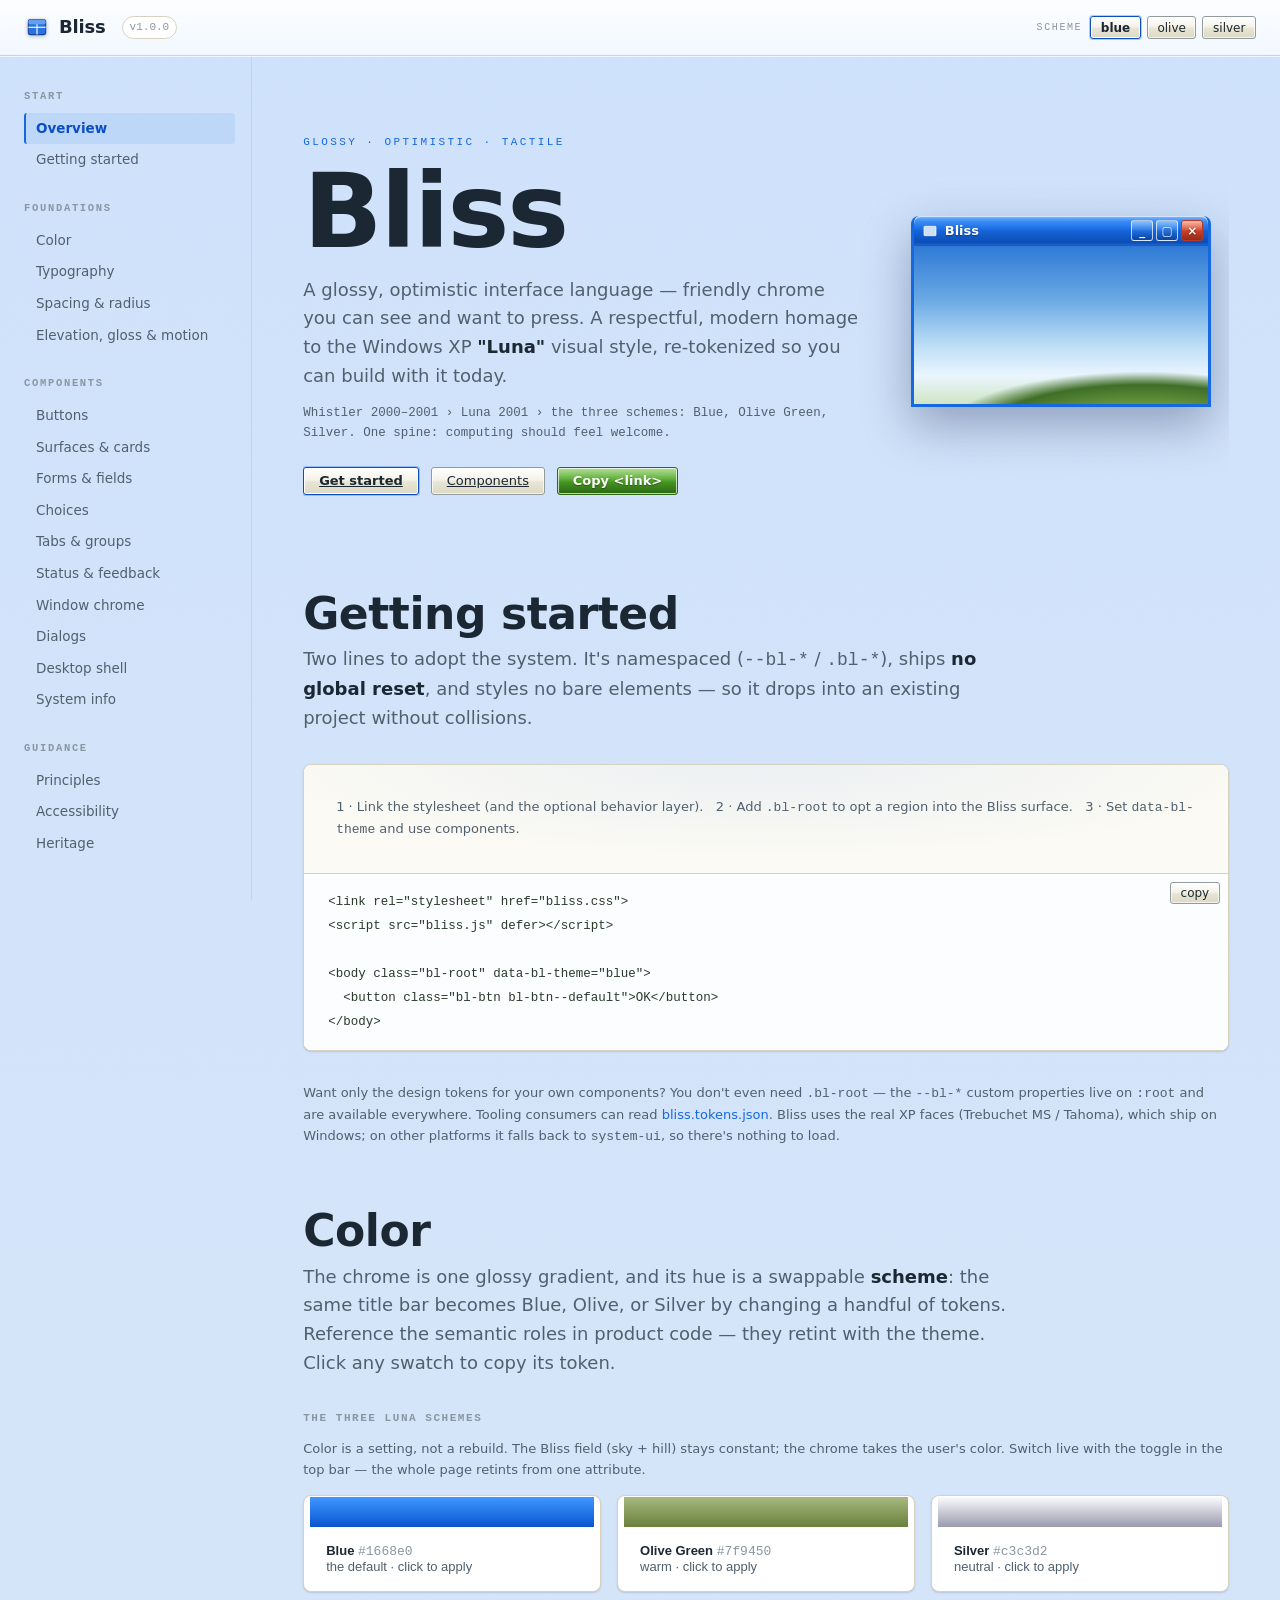
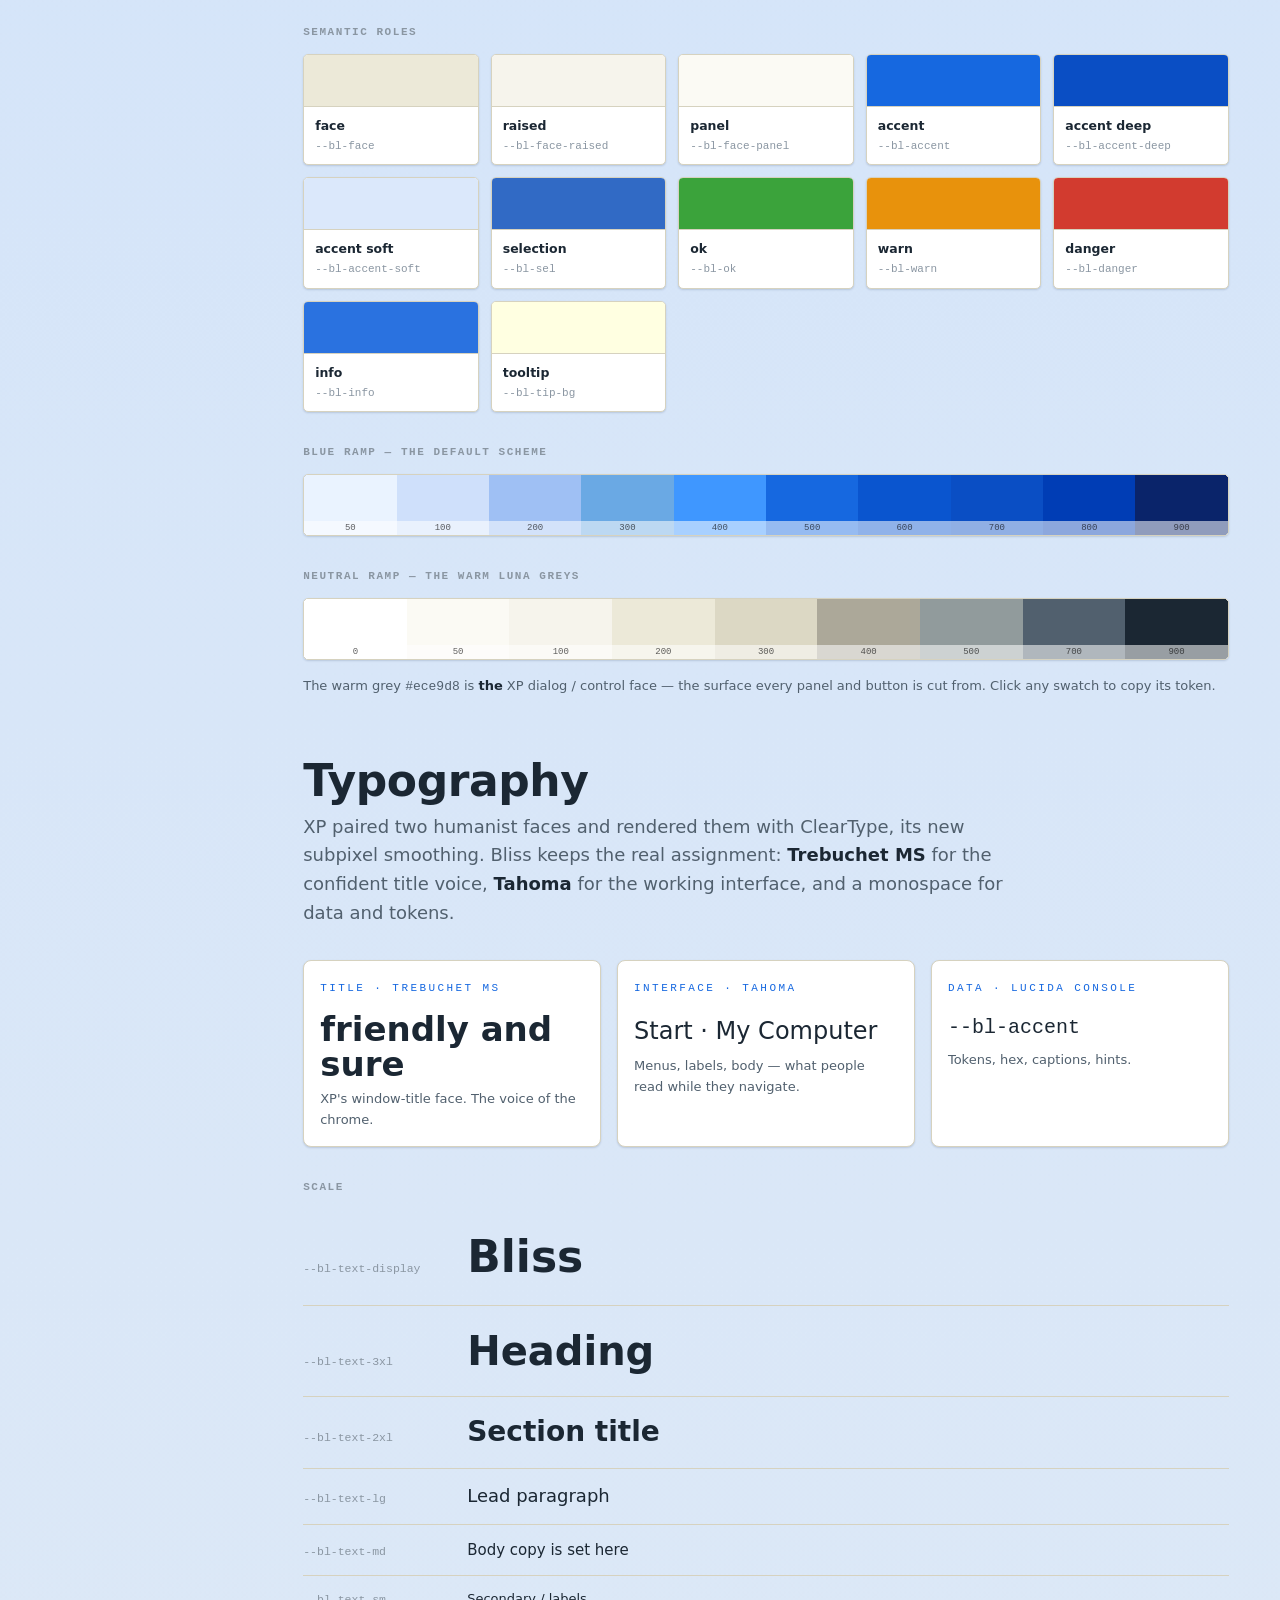
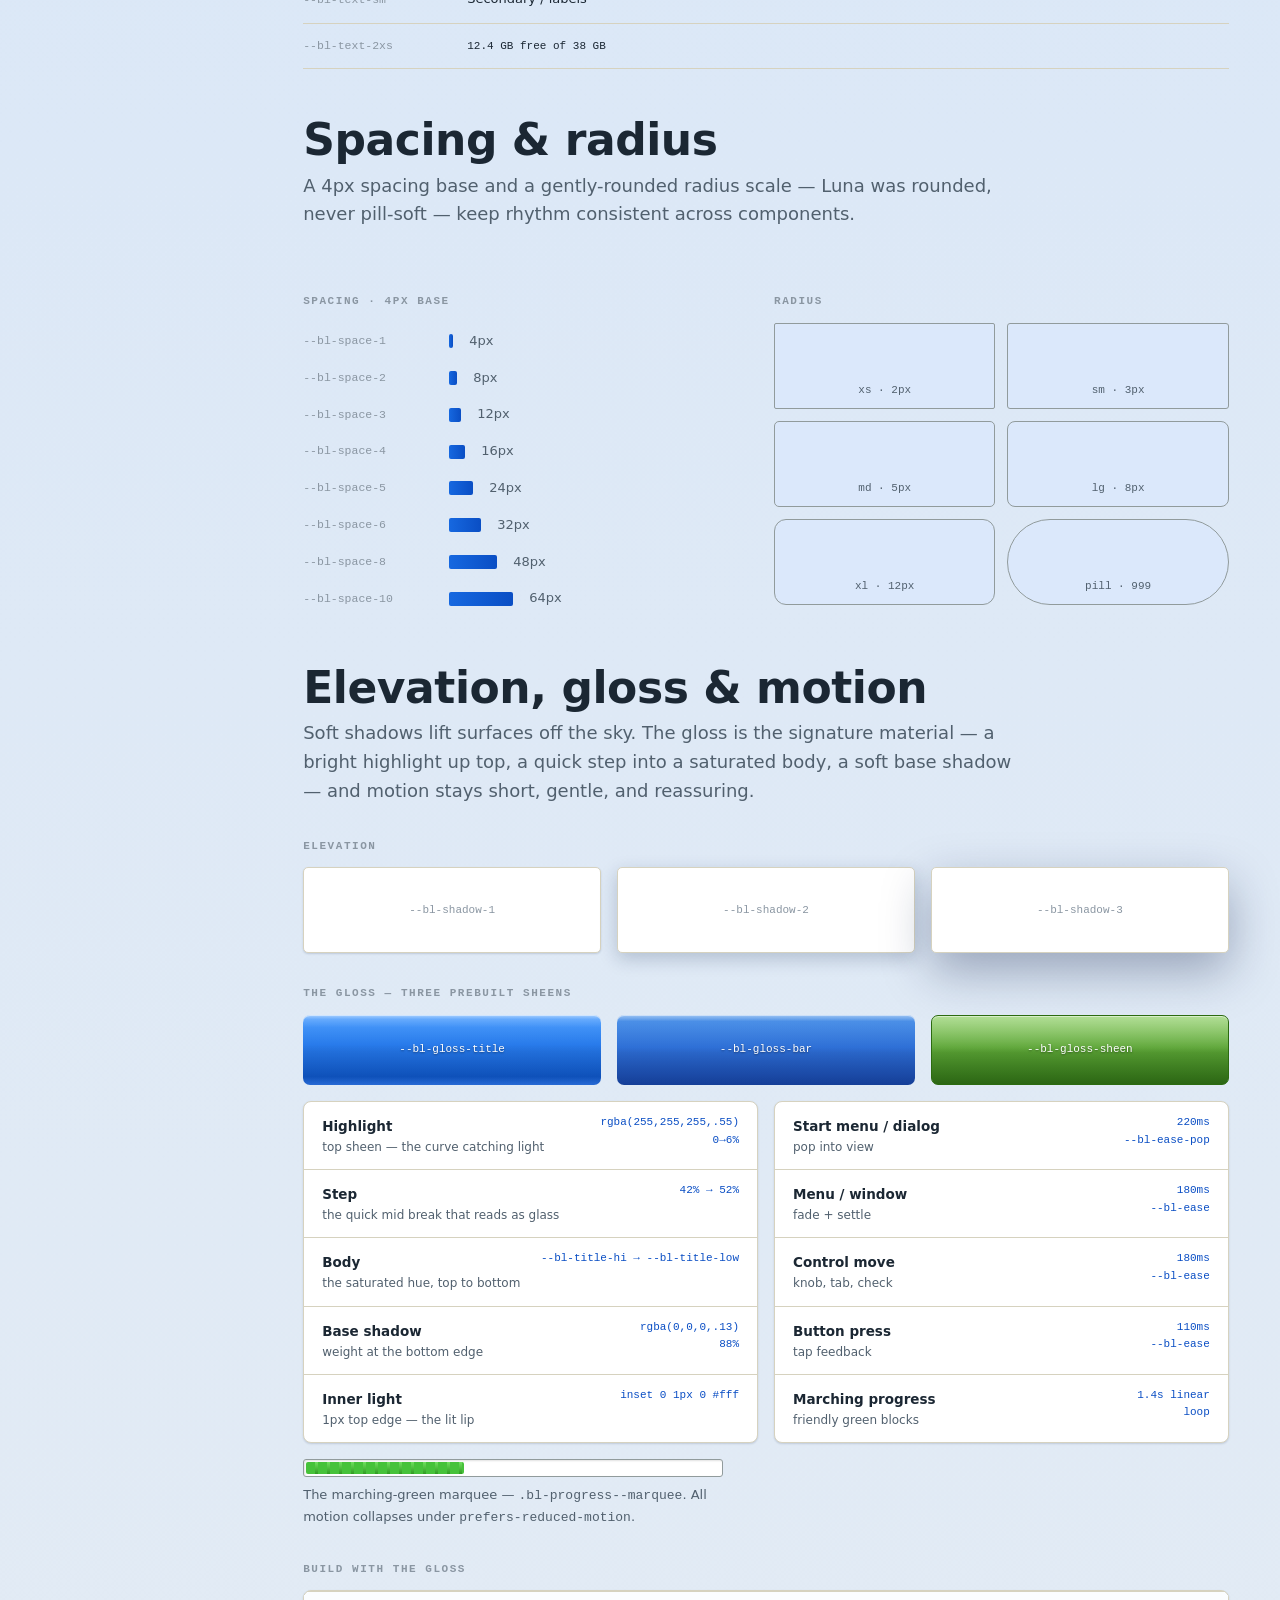
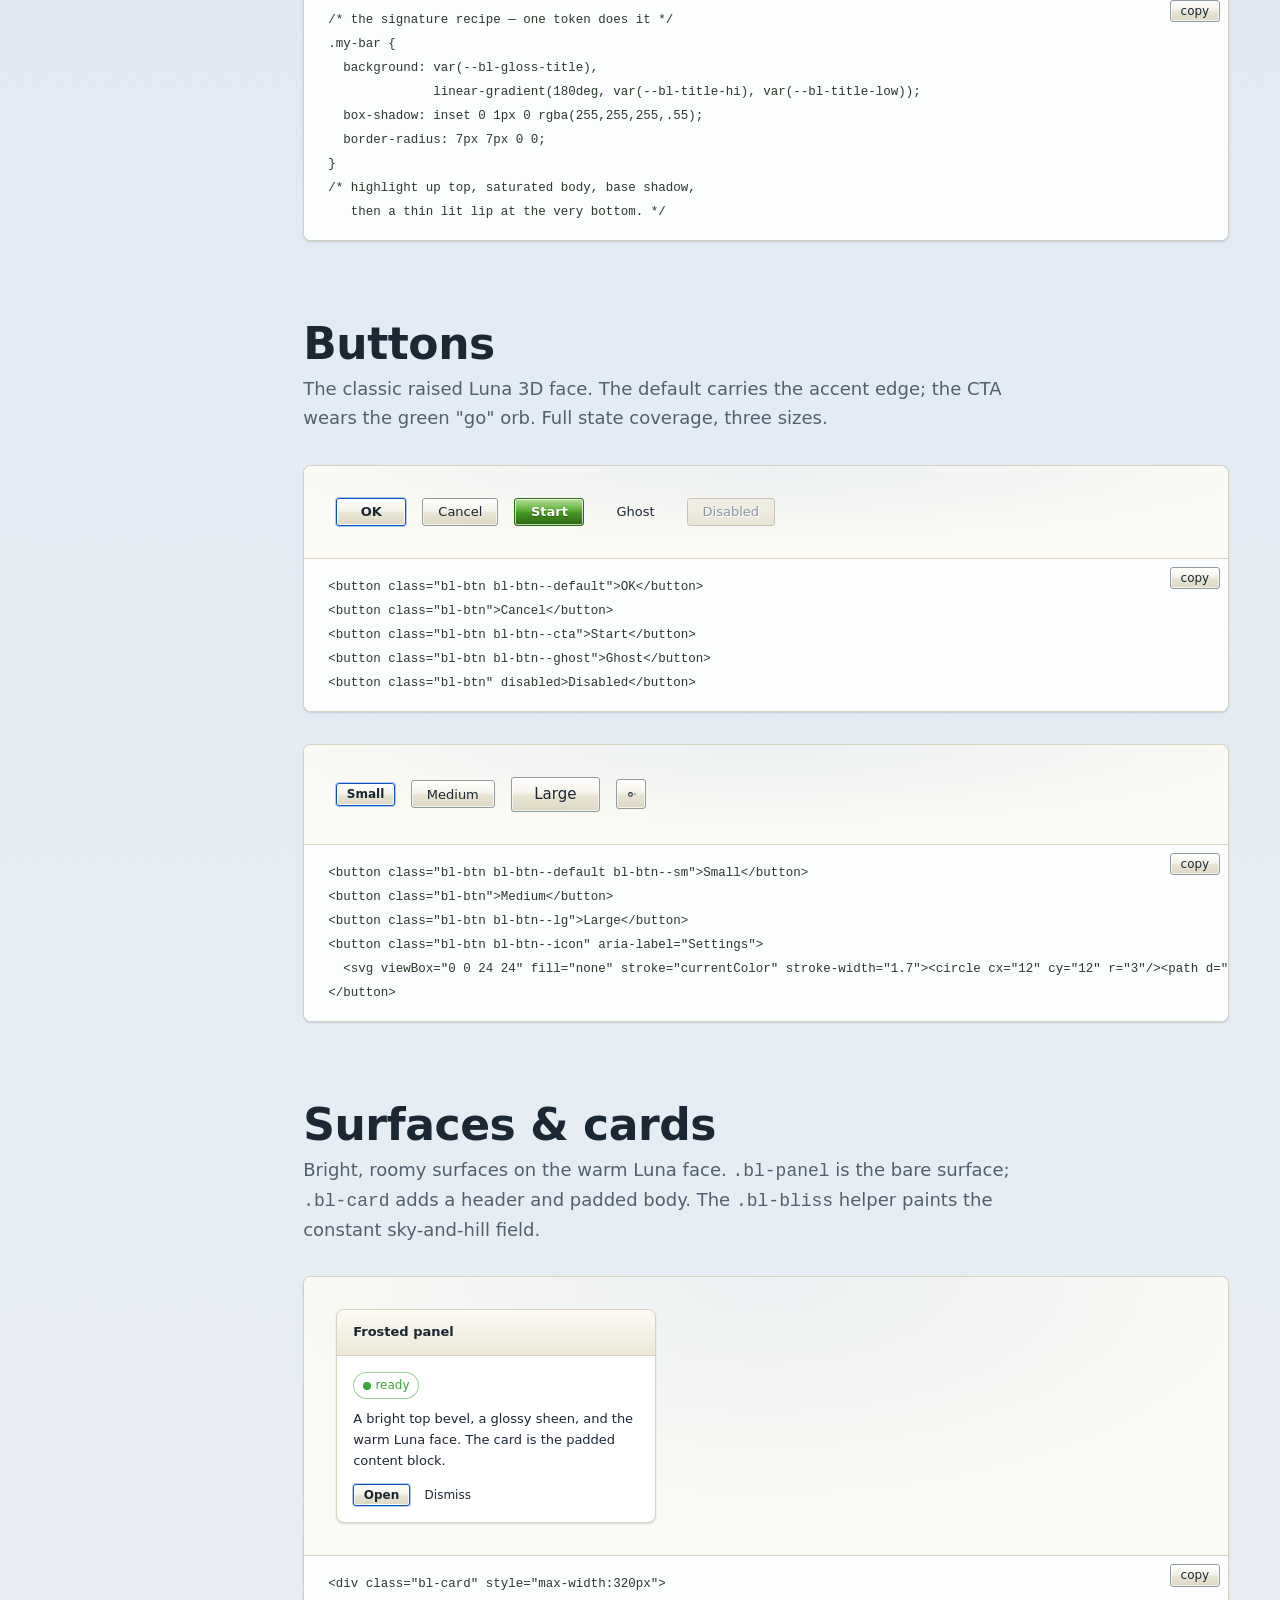
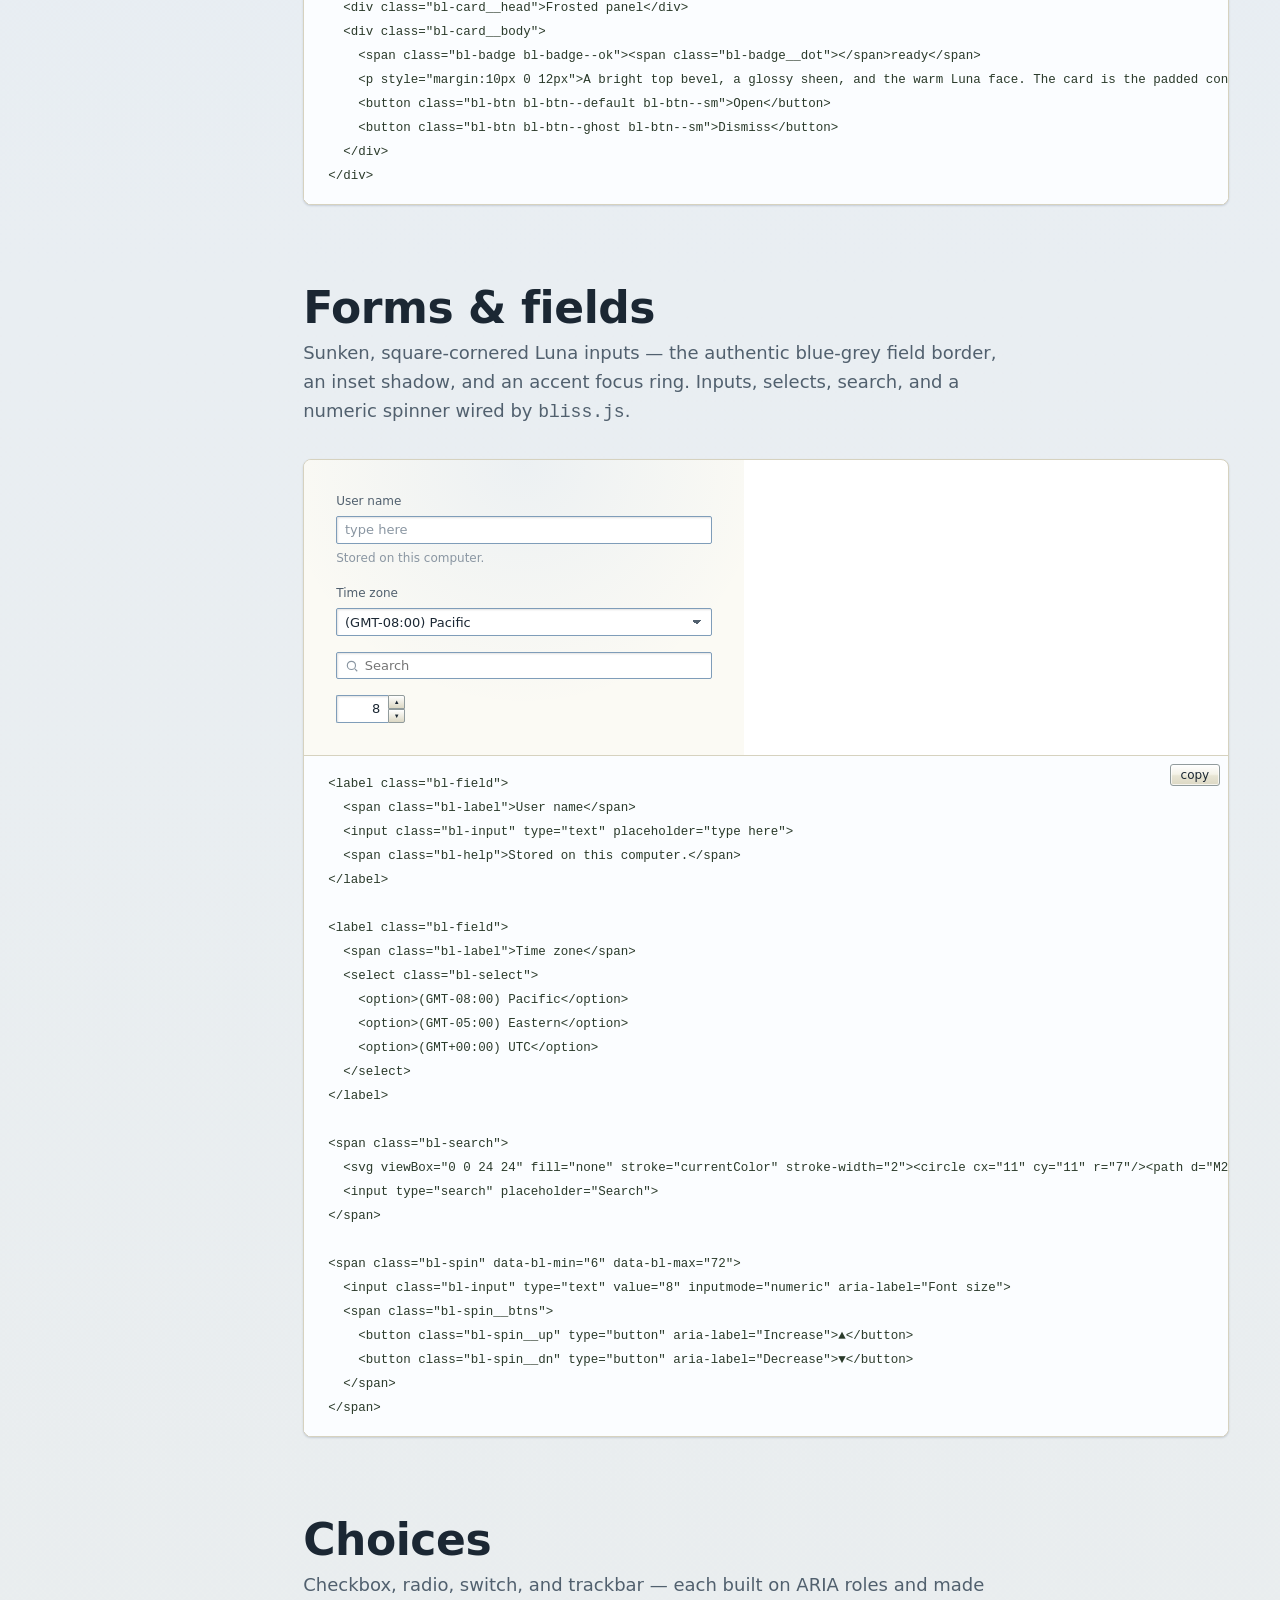
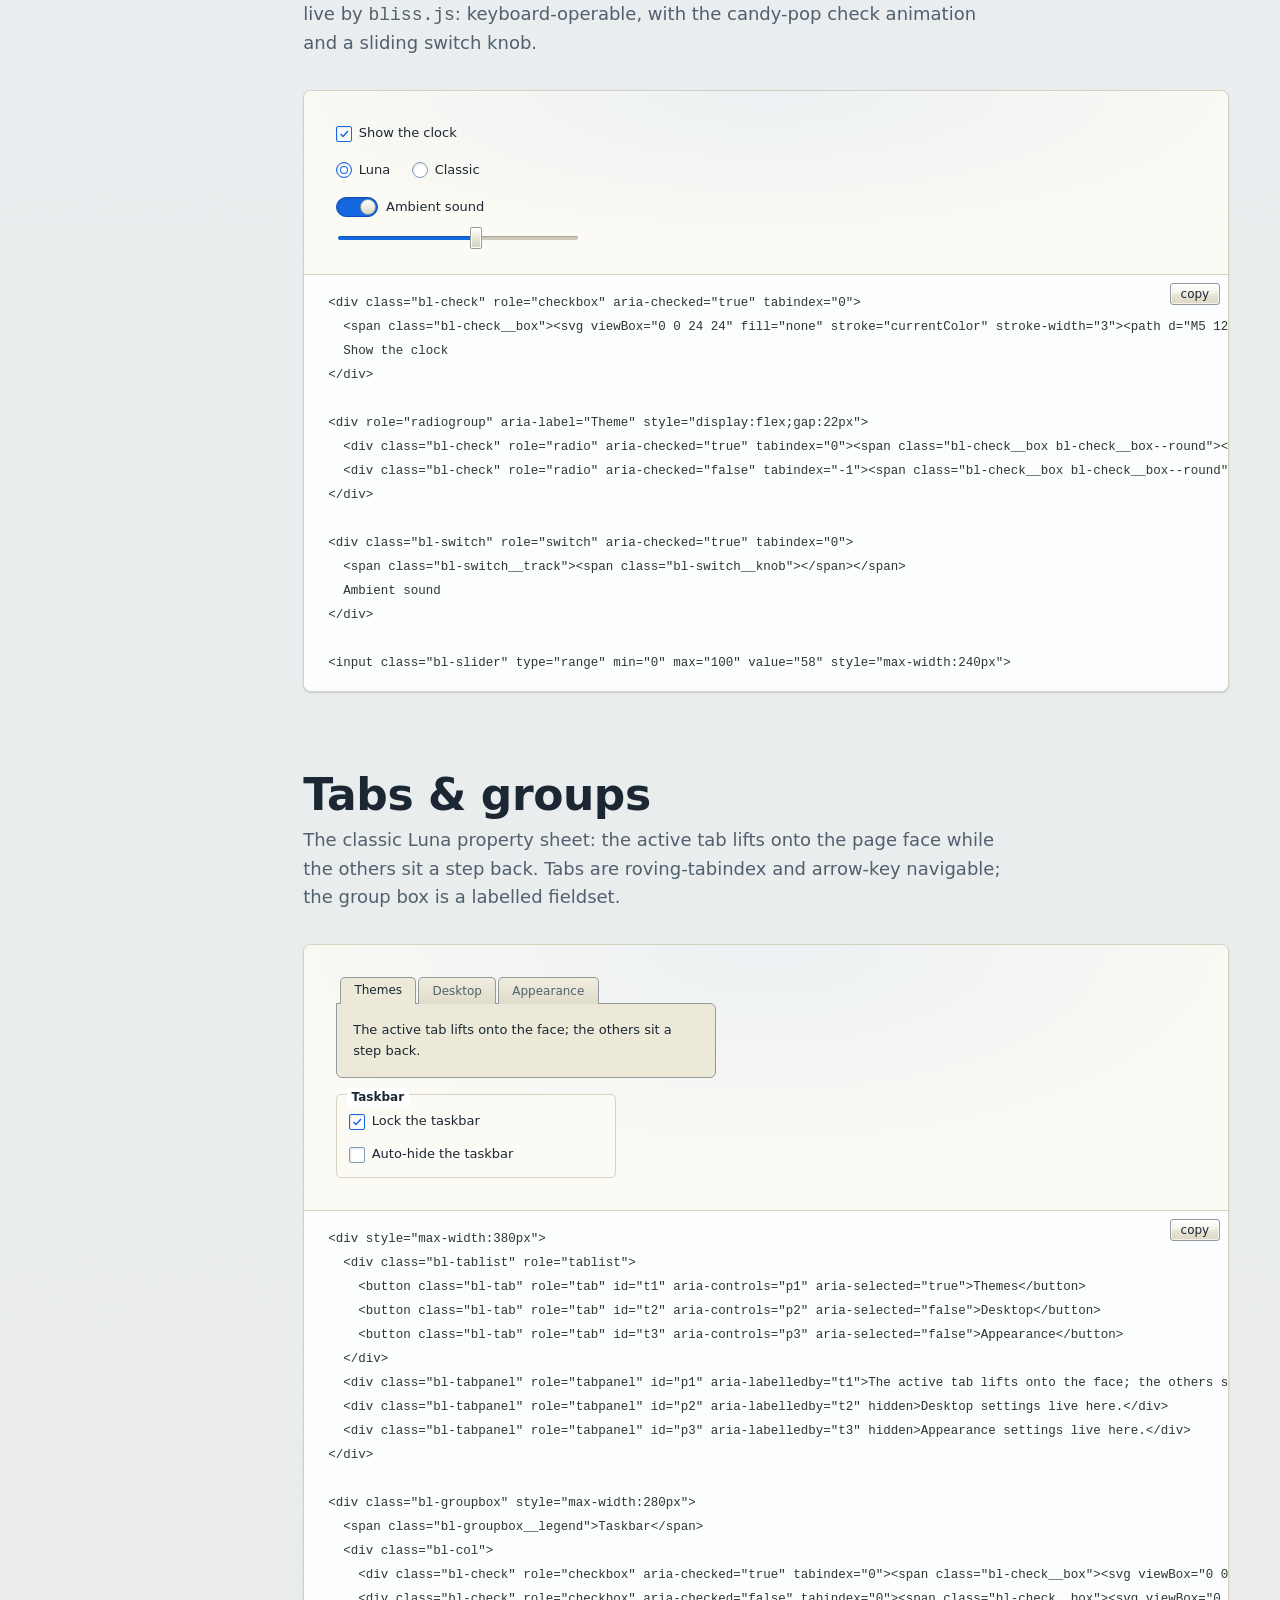
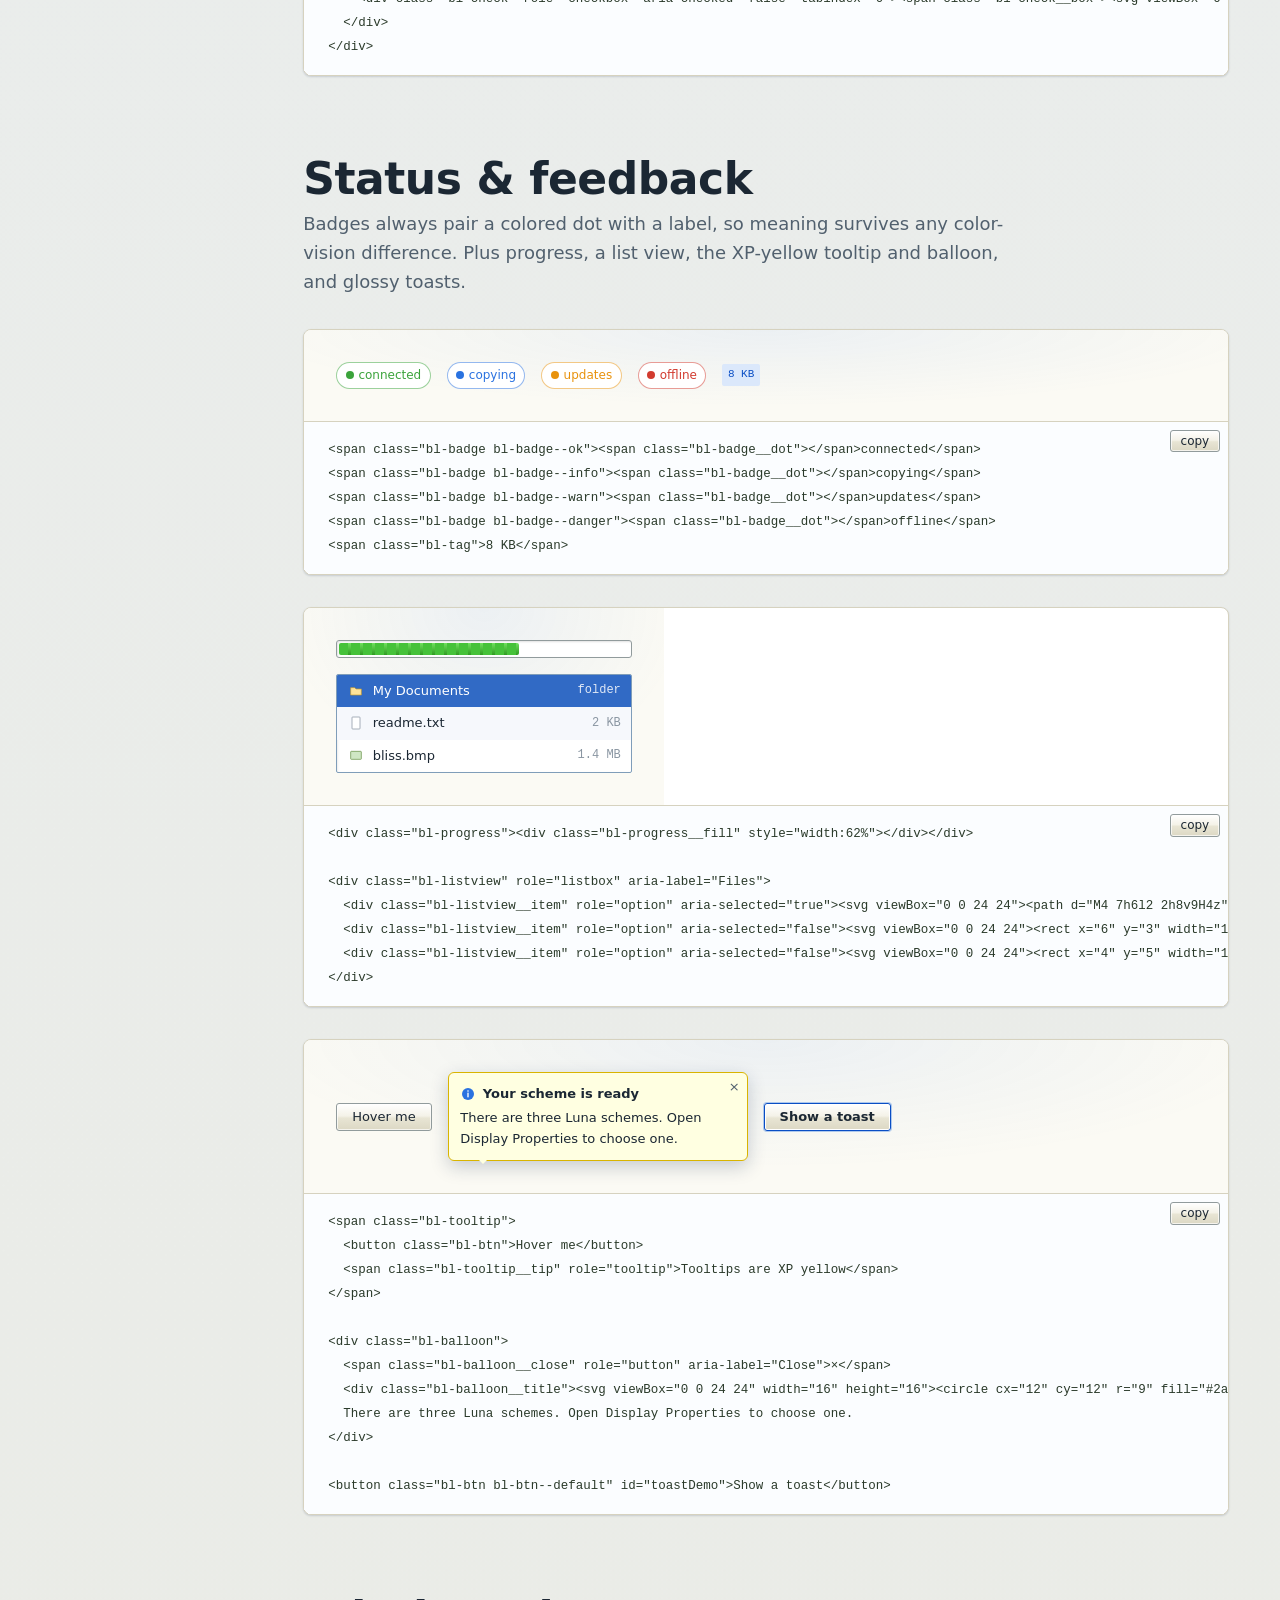
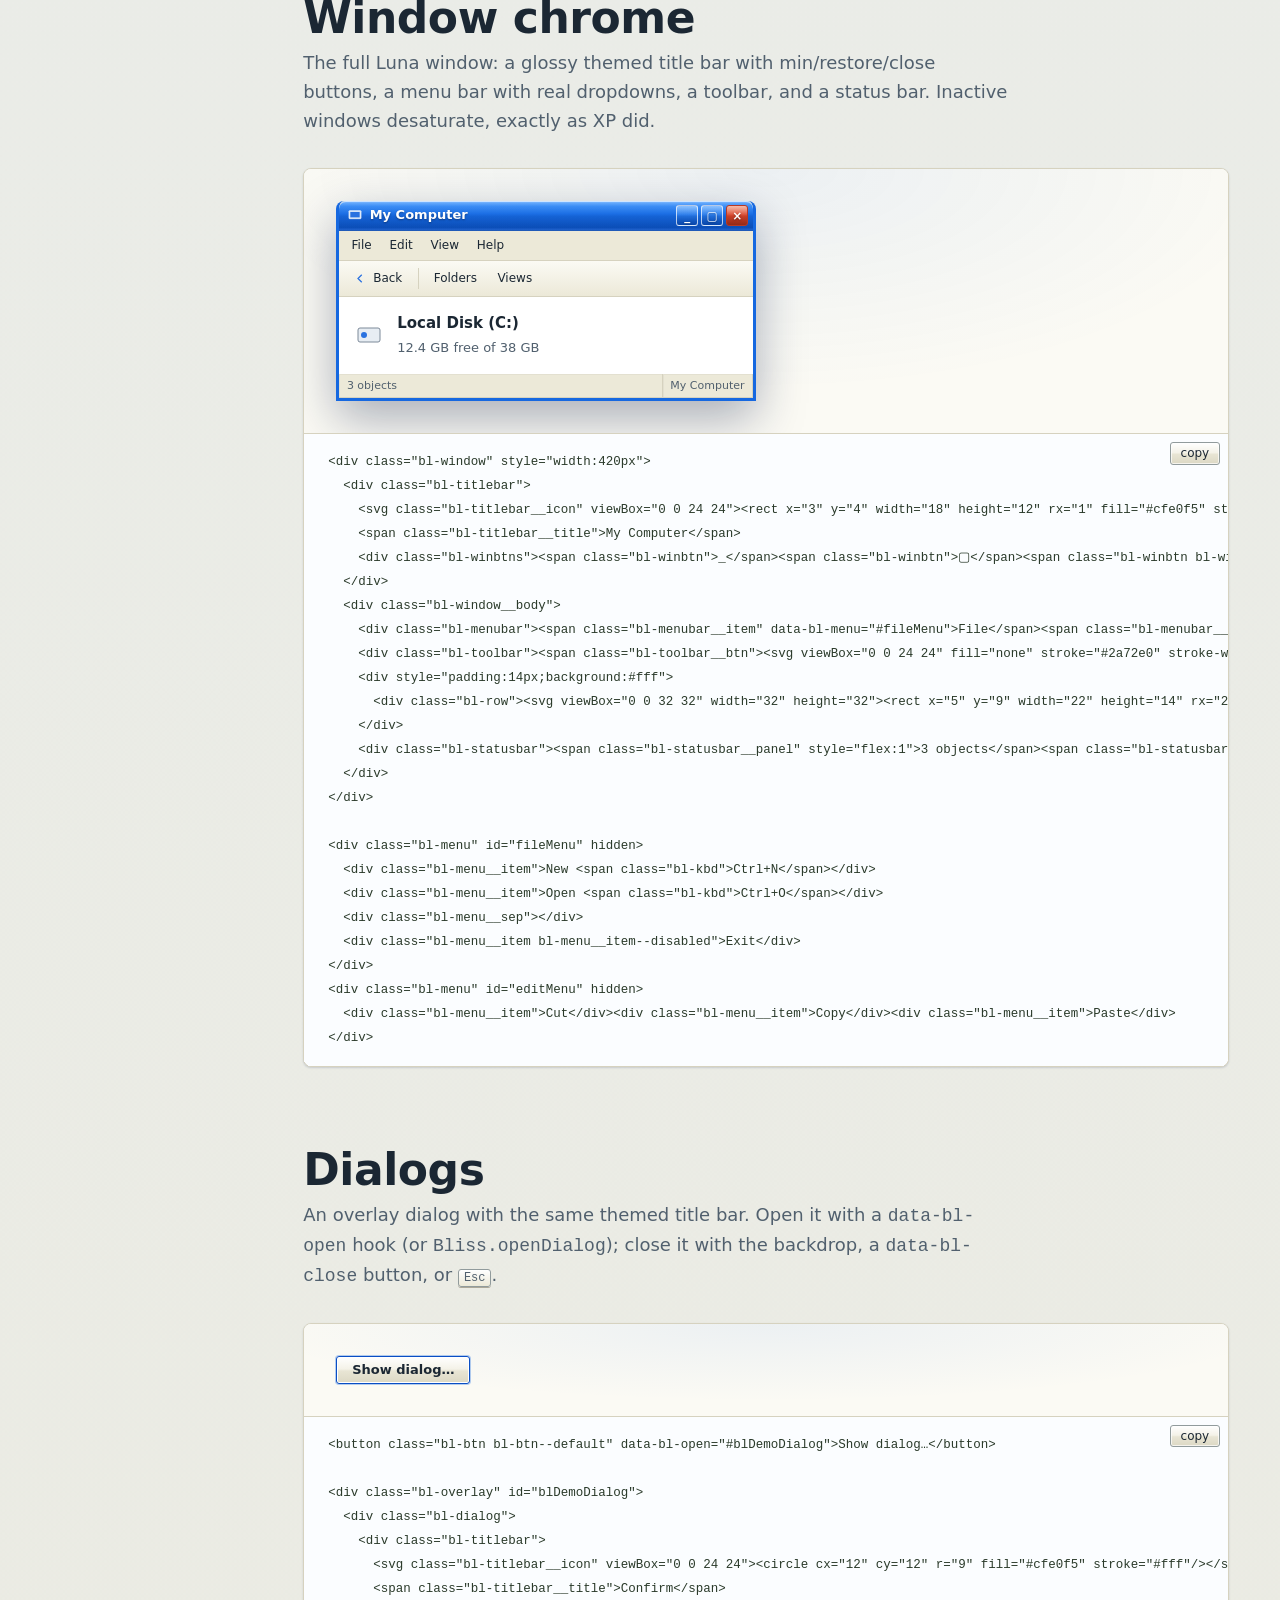
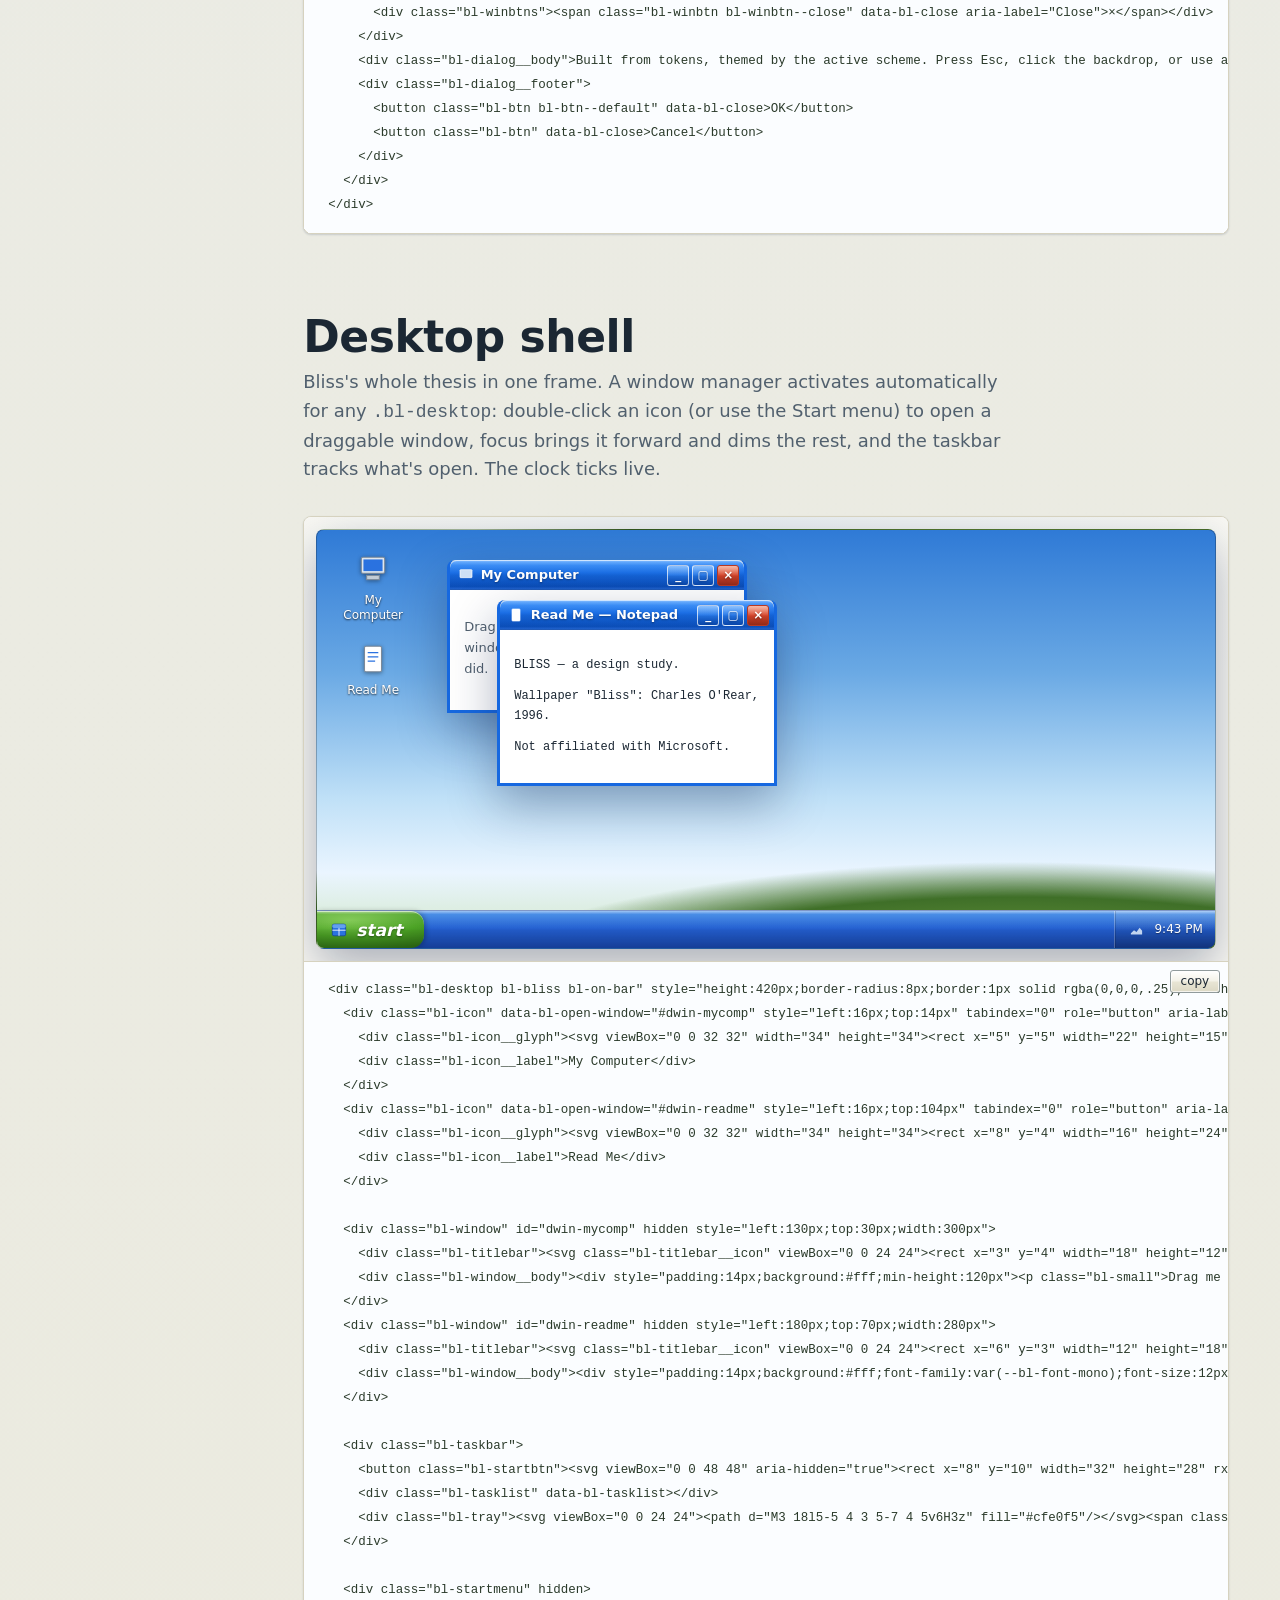
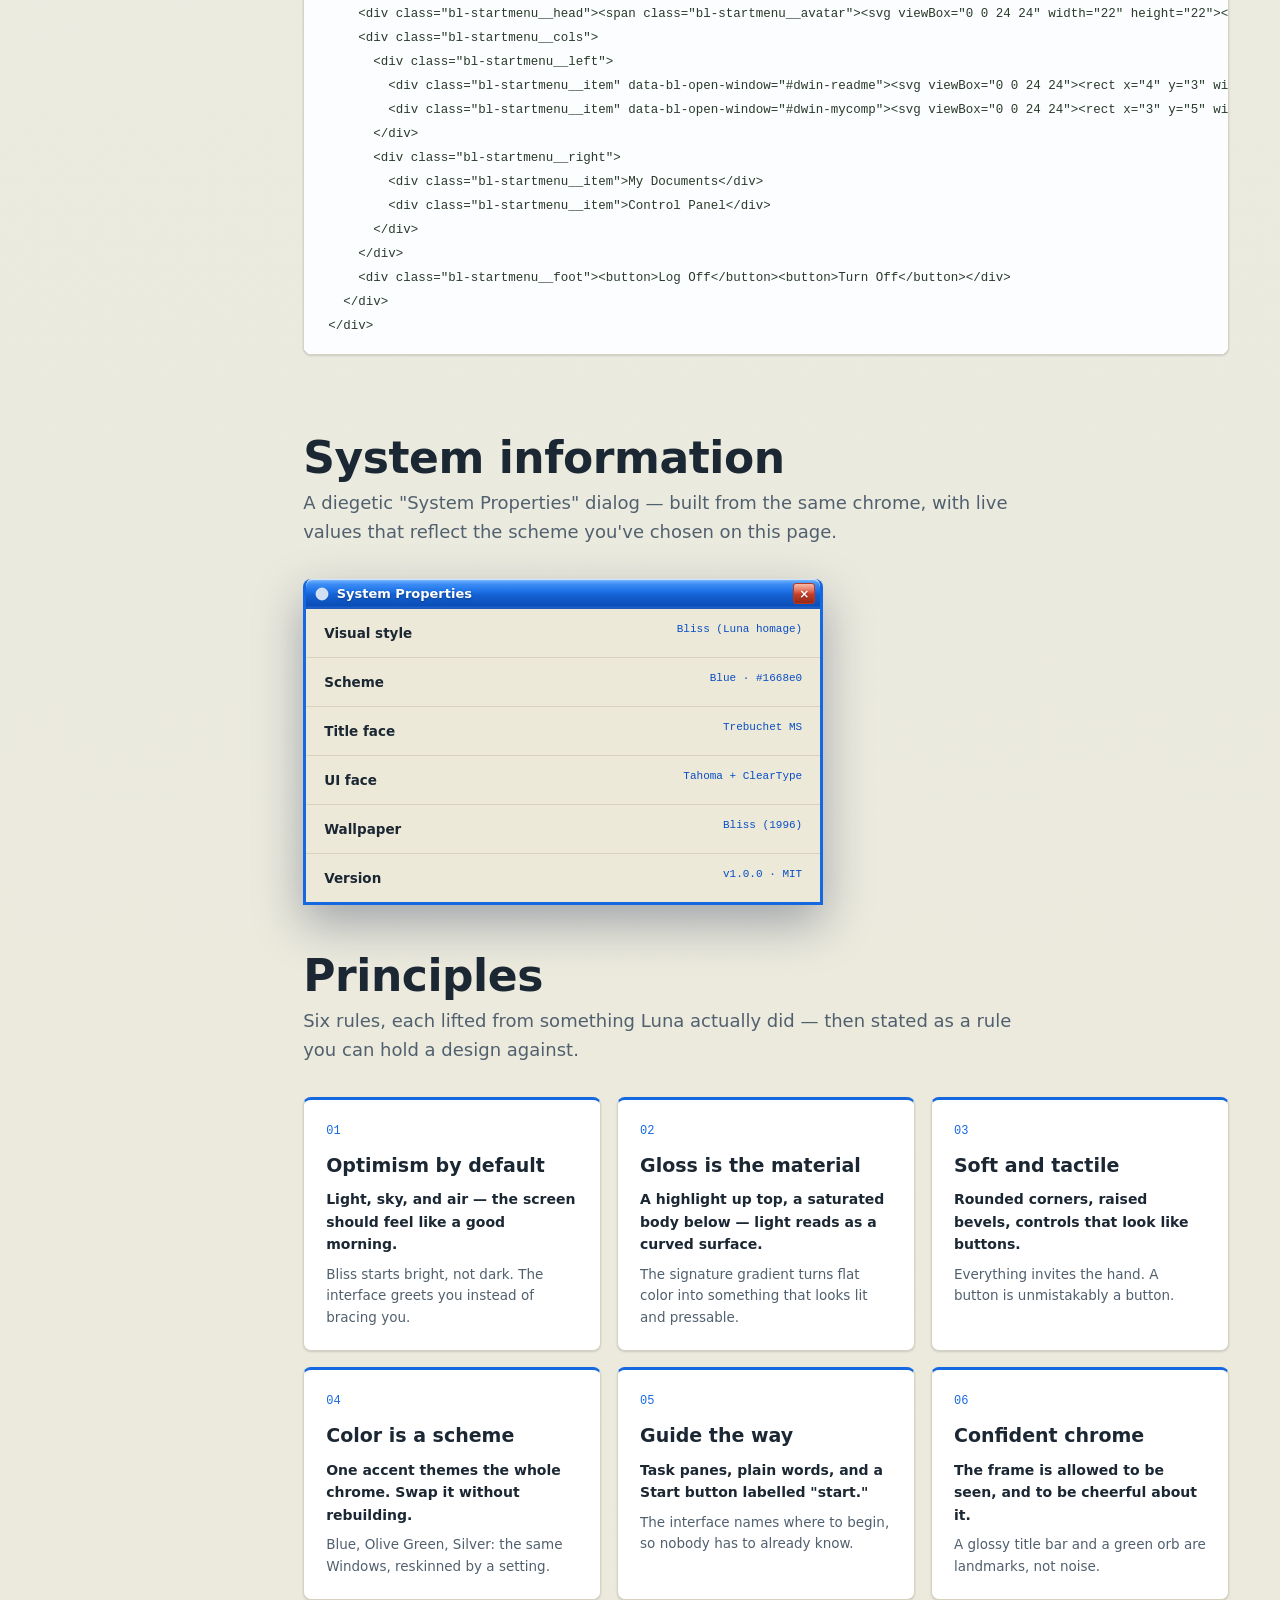
==== commit dcb4efb2: "Bliss: replace the multi-color Windows flag mark with a window glyph Swaps the four-color waving fla" ====
--- a/bliss/index.html
+++ b/bliss/index.html
@@ -173,12 +173,12 @@
 <!-- top bar -->
 <header class="doc-topbar bl-on-bar">
   <a class="doc-brand" href="#overview" aria-label="Bliss home">
-    <svg viewBox="0 0 48 48" aria-hidden="true"><g transform="rotate(-8 24 24)">
-      <path d="M6 10 q10 -4 20 0 q10 4 18 0 v9 q-8 4 -18 0 q-10 -4 -20 0 z" fill="#f24e3a"/>
-      <path d="M6 19 q10 -4 20 0 q10 4 18 0 v9 q-8 4 -18 0 q-10 -4 -20 0 z" fill="#5fb33a"/>
-      <path d="M6 28 q10 -4 20 0 q10 4 18 0 v9 q-8 4 -18 0 q-10 -4 -20 0 z" fill="#2a8de0"/>
-      <path d="M6 37 q10 -4 20 0 q10 4 18 0 v6 q-8 4 -18 0 q-10 -4 -20 0 z" fill="#ffd23a"/>
-    </g></svg>
+    <svg viewBox="0 0 48 48" aria-hidden="true">
+      <rect x="8" y="10" width="32" height="28" rx="4" fill="#2a72e0" stroke="#16459e" stroke-width="2"/>
+      <rect x="8" y="10" width="32" height="9" rx="4" fill="#62a0ef"/>
+      <line x1="24" y1="19" x2="24" y2="38" stroke="#fff" stroke-width="2"/>
+      <line x1="8" y1="24.5" x2="40" y2="24.5" stroke="#fff" stroke-width="2"/>
+    </svg>
     <b>Bliss</b>
   </a>
   <span class="doc-ver">v1.0.0</span>
@@ -690,7 +690,7 @@
   &lt;/div&gt;
 
   &lt;div class="bl-taskbar"&gt;
-    &lt;button class="bl-startbtn"&gt;&lt;svg viewBox="0 0 48 48" aria-hidden="true"&gt;&lt;g transform="rotate(-8 24 24)"&gt;&lt;path d="M6 12 q10 -4 20 0 q10 4 18 0 v8 q-8 4 -18 0 q-10 -4 -20 0 z" fill="#f24e3a"/&gt;&lt;path d="M6 20 q10 -4 20 0 q10 4 18 0 v8 q-8 4 -18 0 q-10 -4 -20 0 z" fill="#5fb33a"/&gt;&lt;path d="M6 28 q10 -4 20 0 q10 4 18 0 v8 q-8 4 -18 0 q-10 -4 -20 0 z" fill="#2a8de0"/&gt;&lt;path d="M6 36 q10 -4 20 0 q10 4 18 0 v6 q-8 4 -18 0 q-10 -4 -20 0 z" fill="#ffd23a"/&gt;&lt;/g&gt;&lt;/svg&gt;start&lt;/button&gt;
+    &lt;button class="bl-startbtn"&gt;&lt;svg viewBox="0 0 48 48" aria-hidden="true"&gt;&lt;rect x="8" y="10" width="32" height="28" rx="4" fill="#2a72e0" stroke="#16459e" stroke-width="2"/&gt;&lt;rect x="8" y="10" width="32" height="9" rx="4" fill="#62a0ef"/&gt;&lt;line x1="24" y1="19" x2="24" y2="38" stroke="#fff" stroke-width="2"/&gt;&lt;line x1="8" y1="24.5" x2="40" y2="24.5" stroke="#fff" stroke-width="2"/&gt;&lt;/svg&gt;start&lt;/button&gt;
     &lt;div class="bl-tasklist" data-bl-tasklist&gt;&lt;/div&gt;
     &lt;div class="bl-tray"&gt;&lt;svg viewBox="0 0 24 24"&gt;&lt;path d="M3 18l5-5 4 3 5-7 4 5v6H3z" fill="#cfe0f5"/&gt;&lt;/svg&gt;&lt;span class="bl-tray__clock" data-bl-clock&gt;12:00 PM&lt;/span&gt;&lt;/div&gt;
   &lt;/div&gt;
